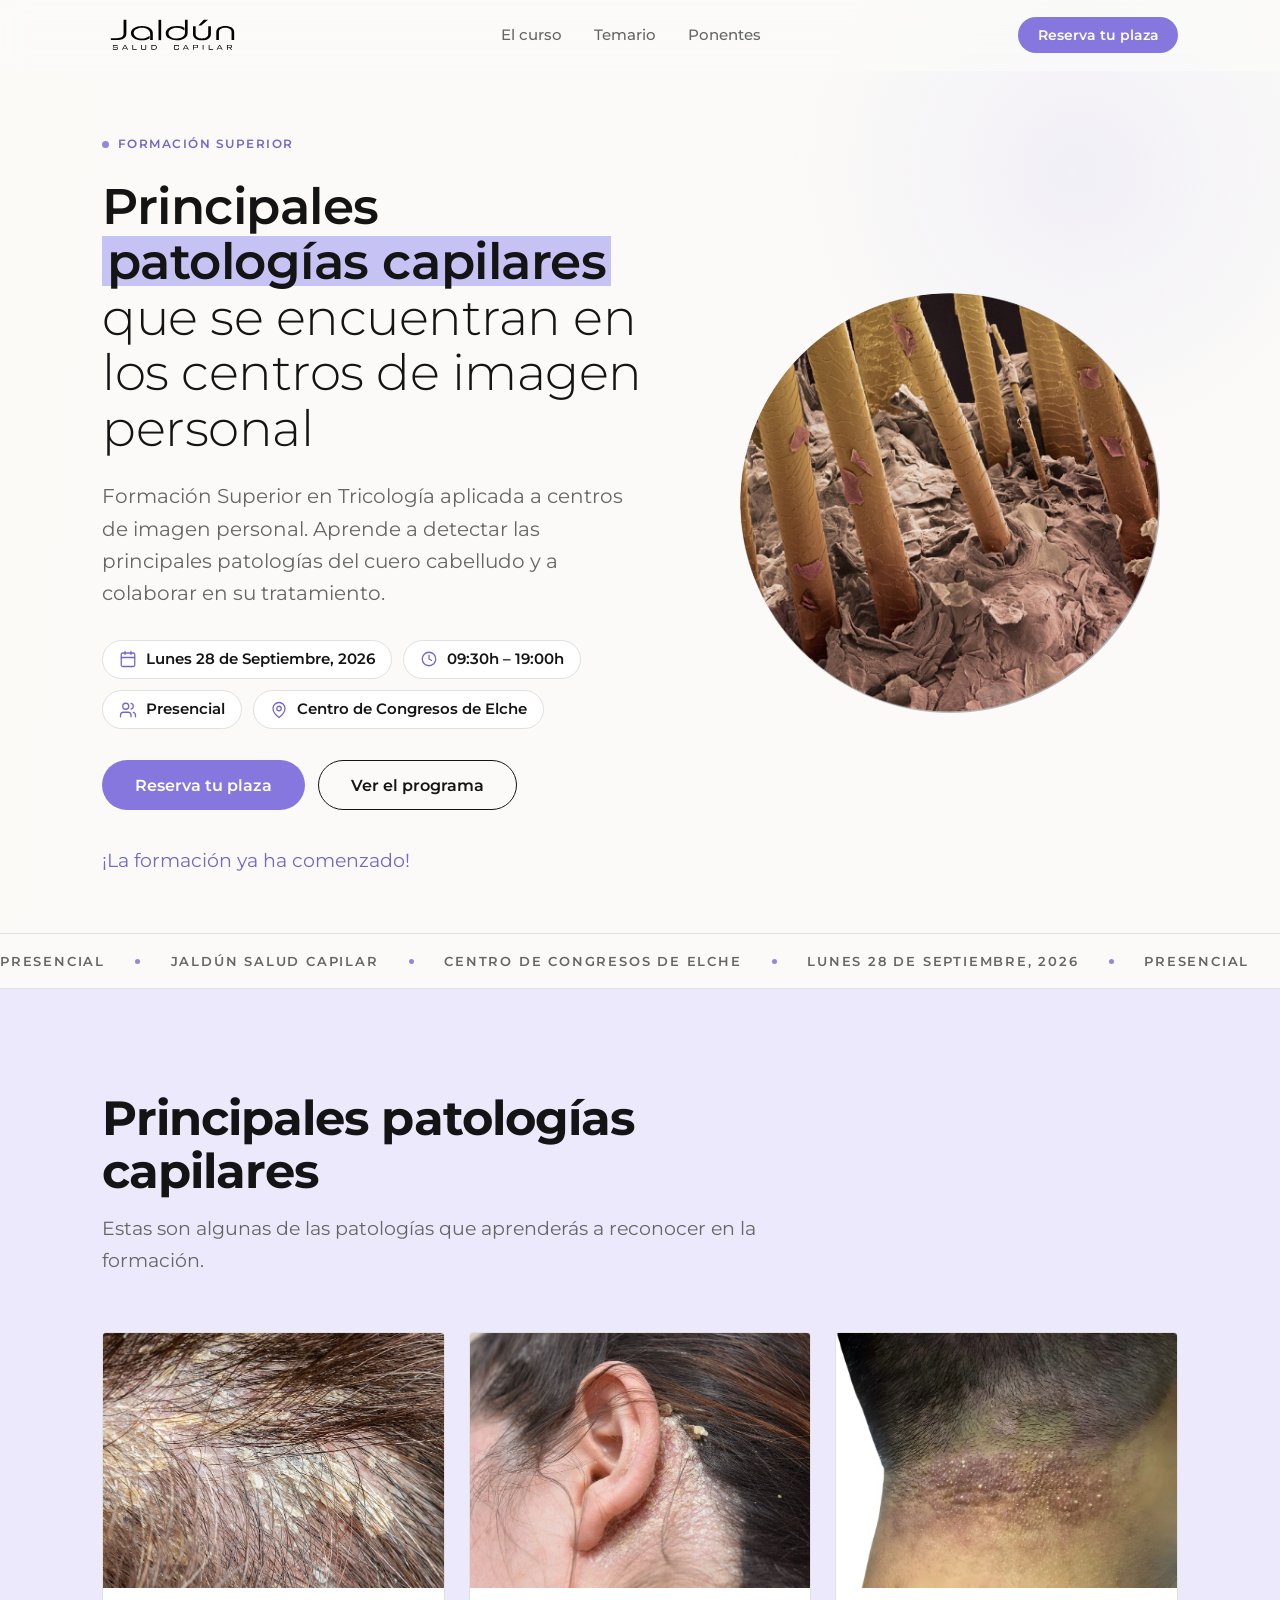
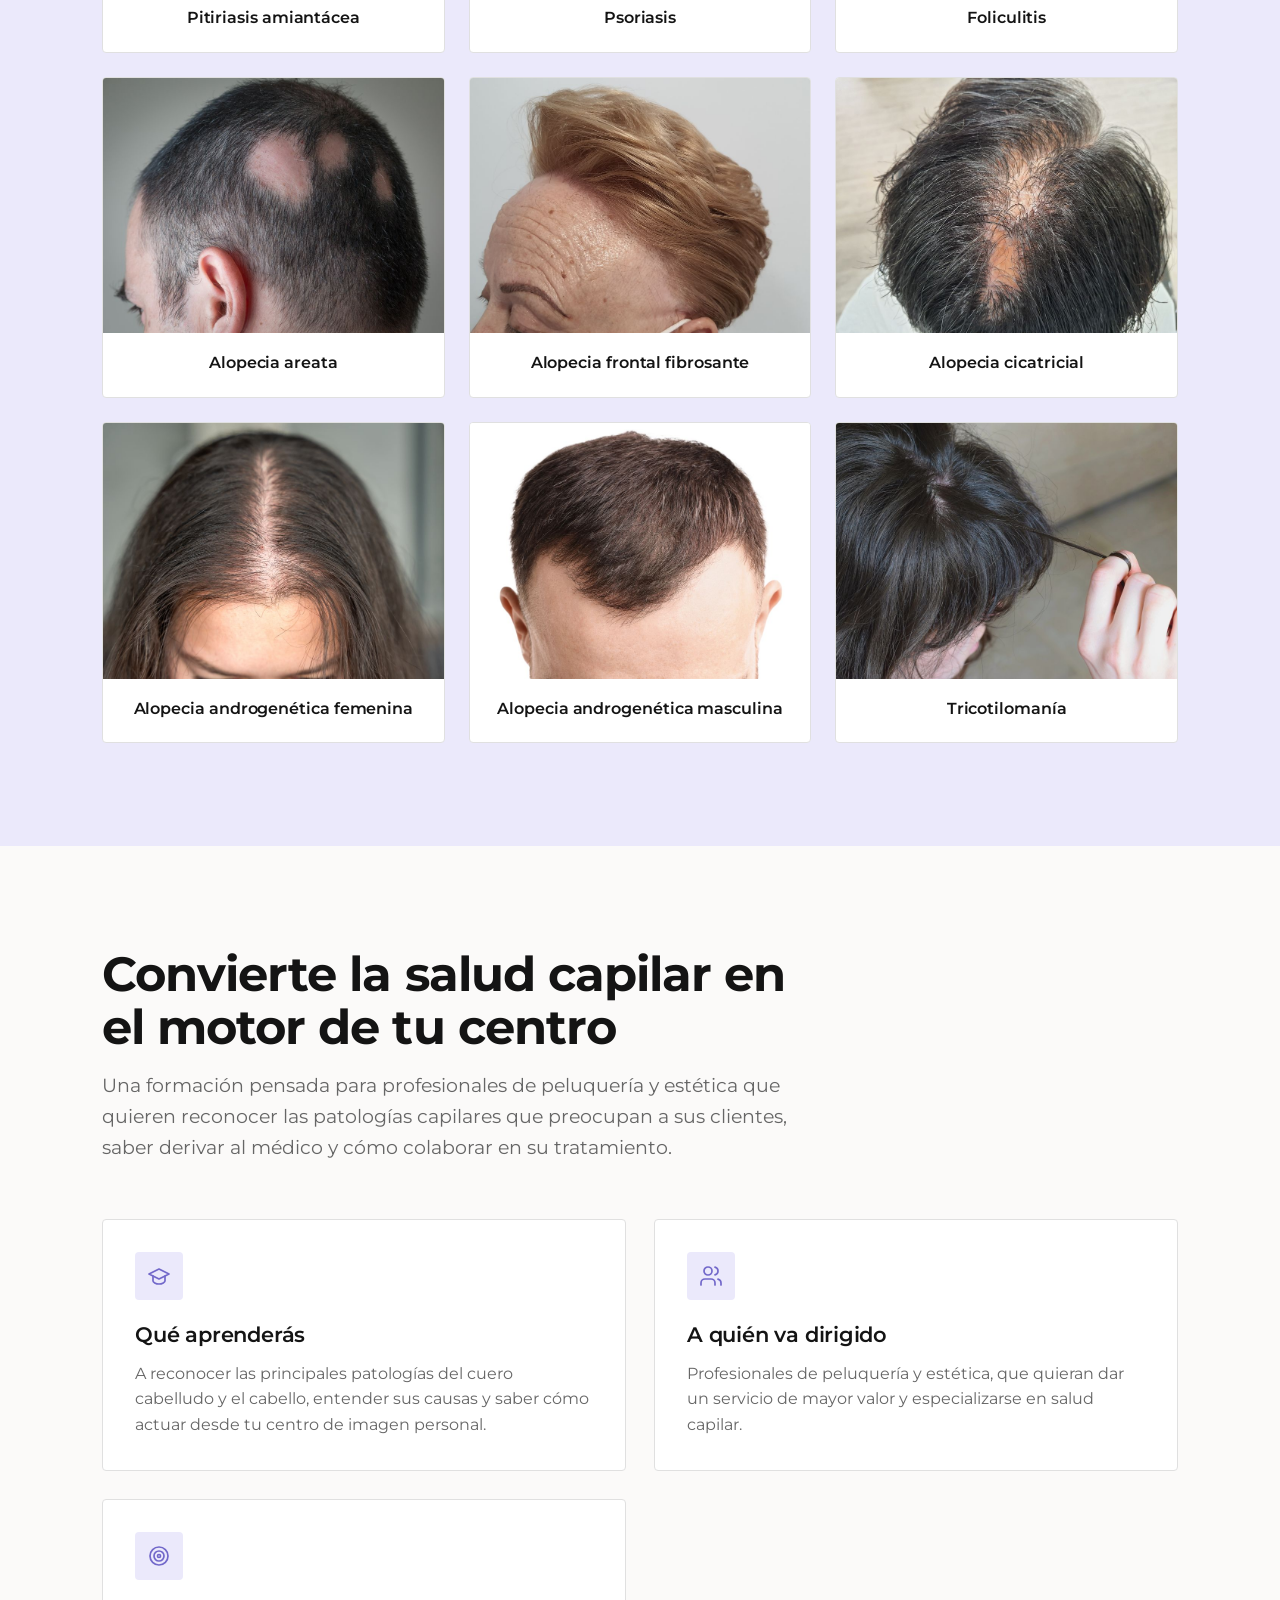
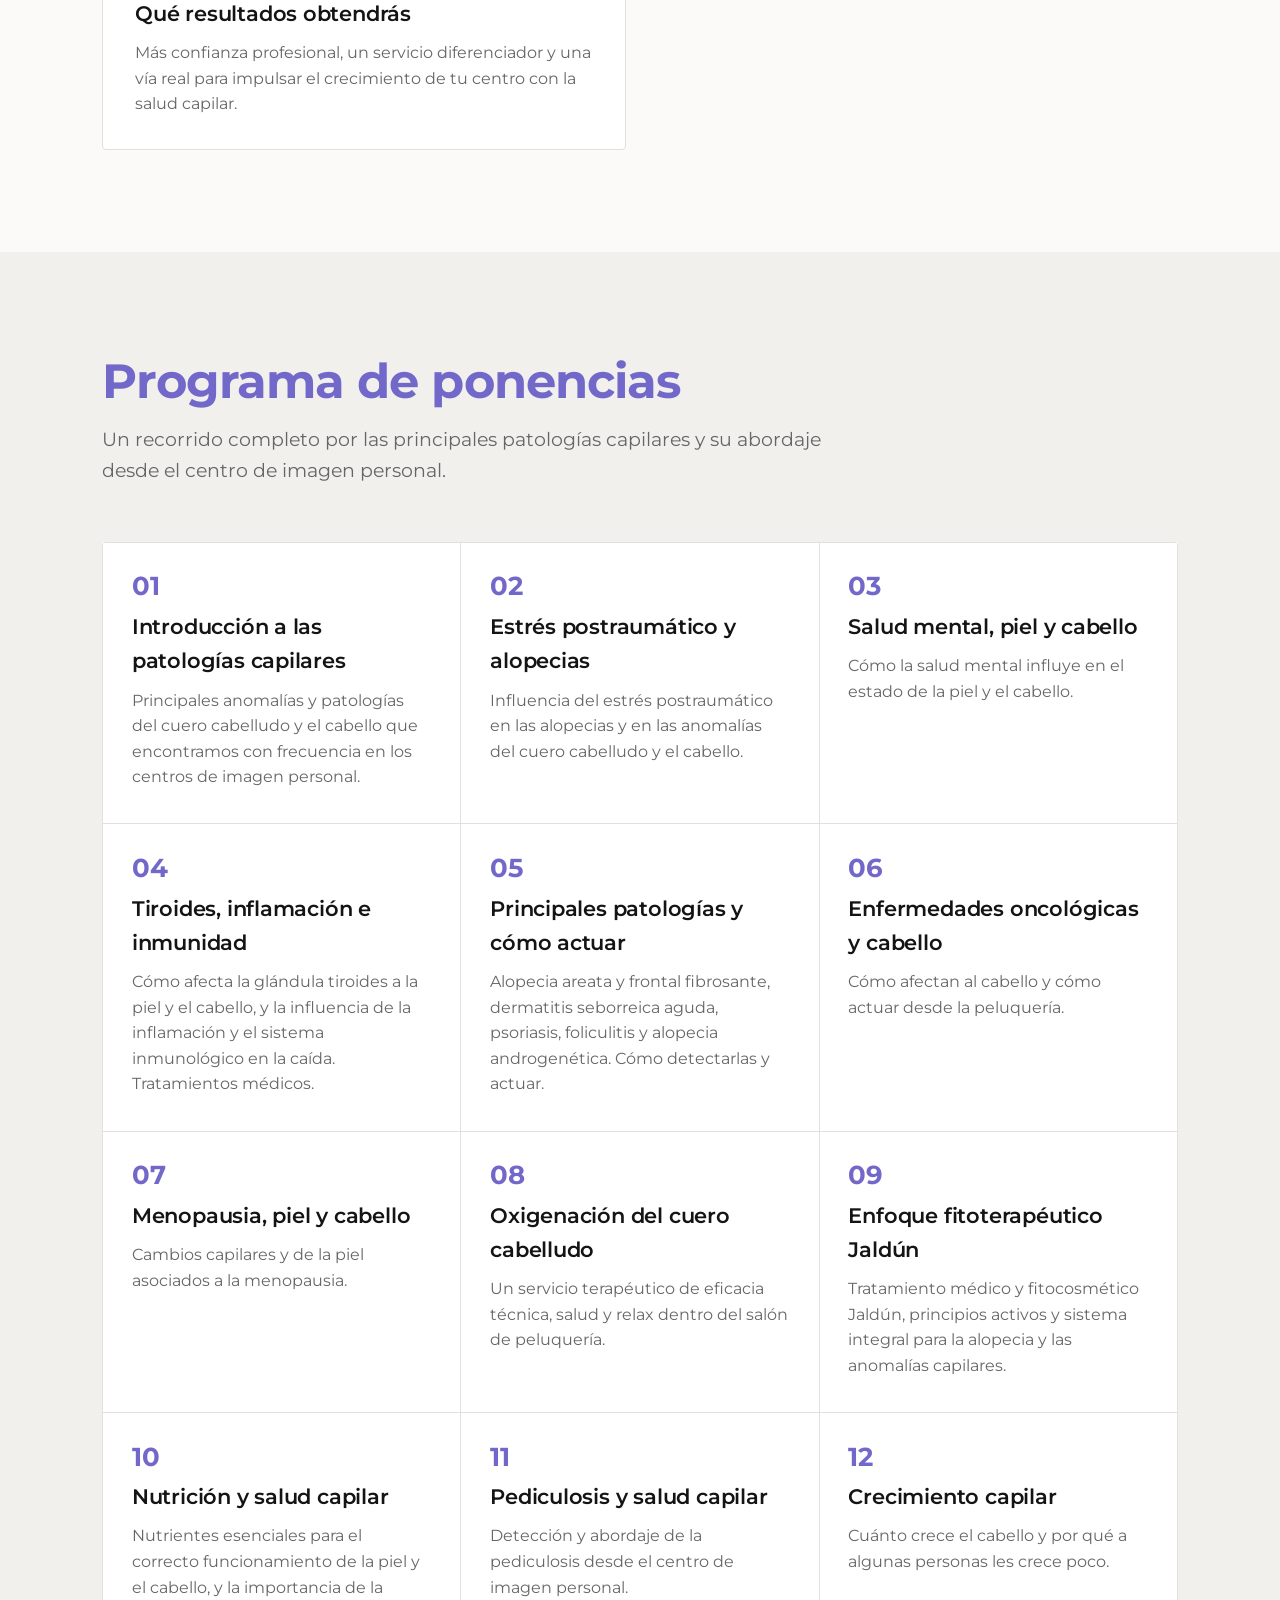
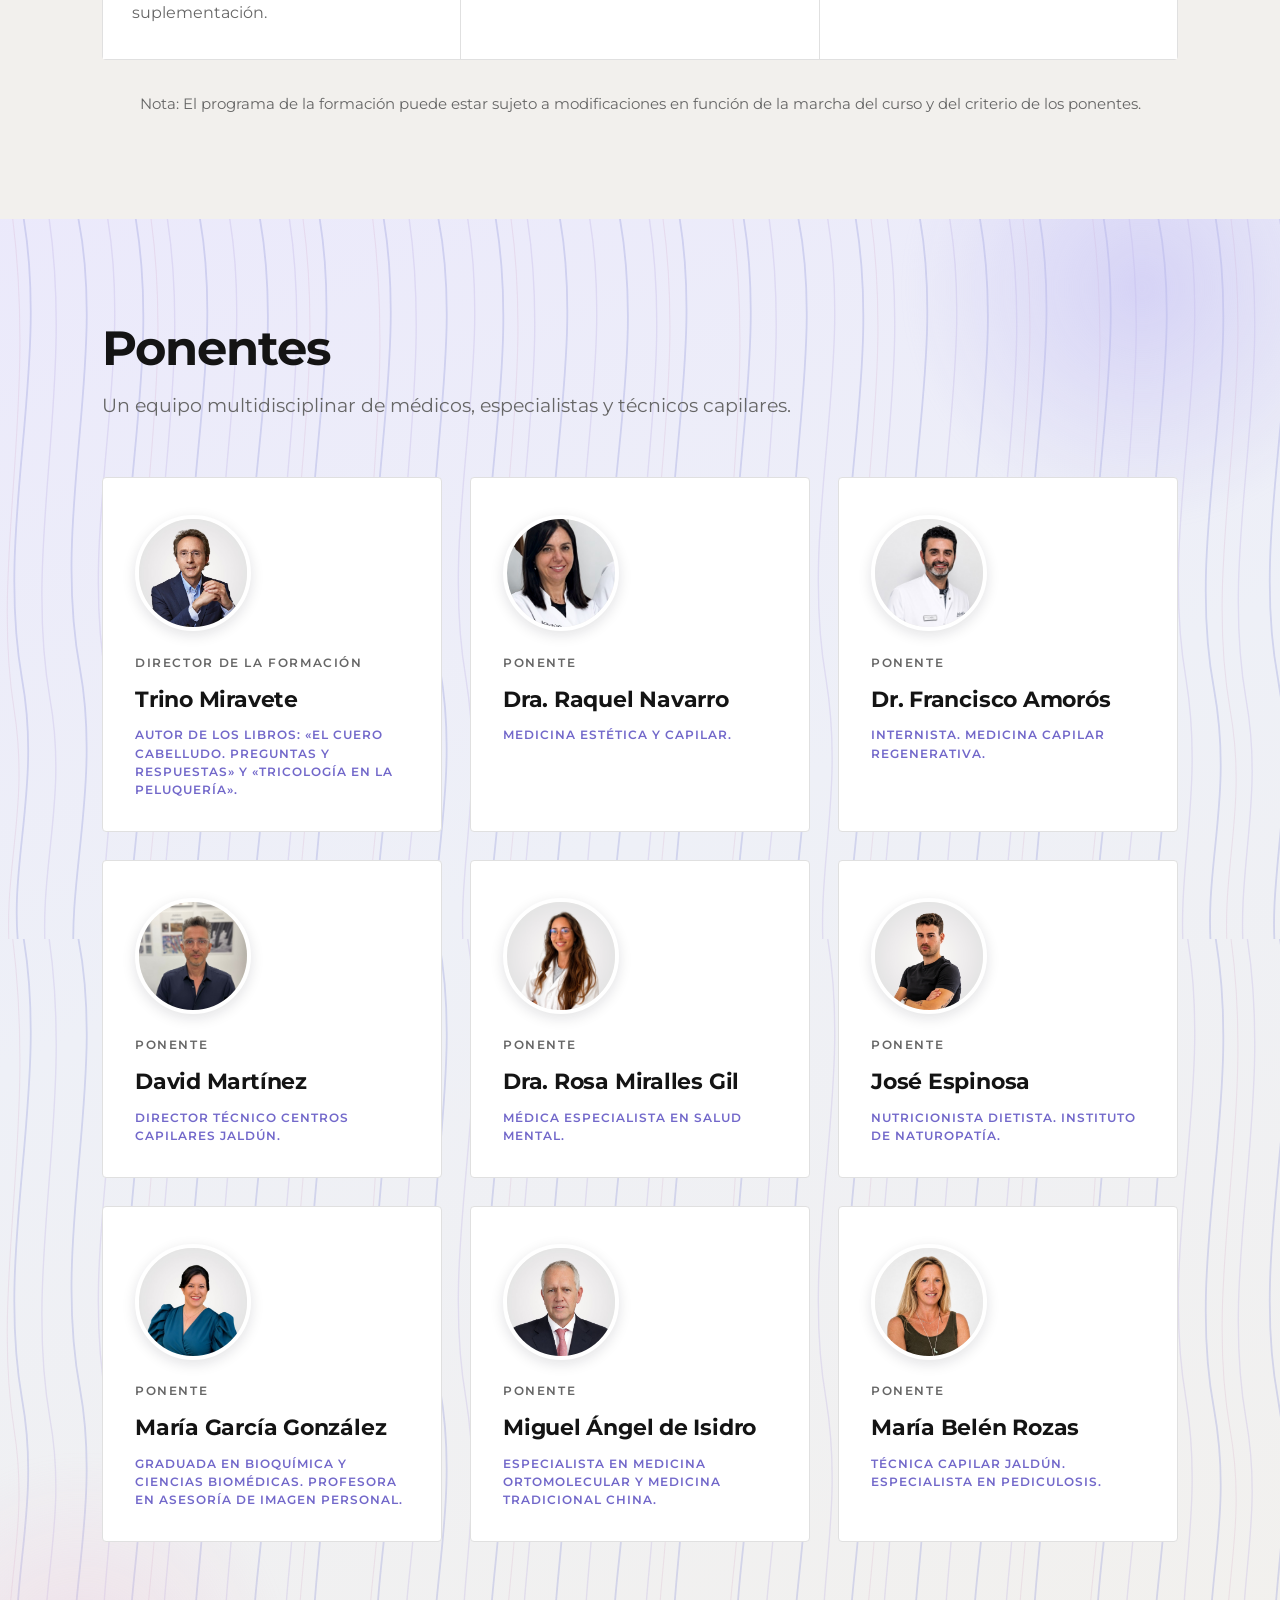
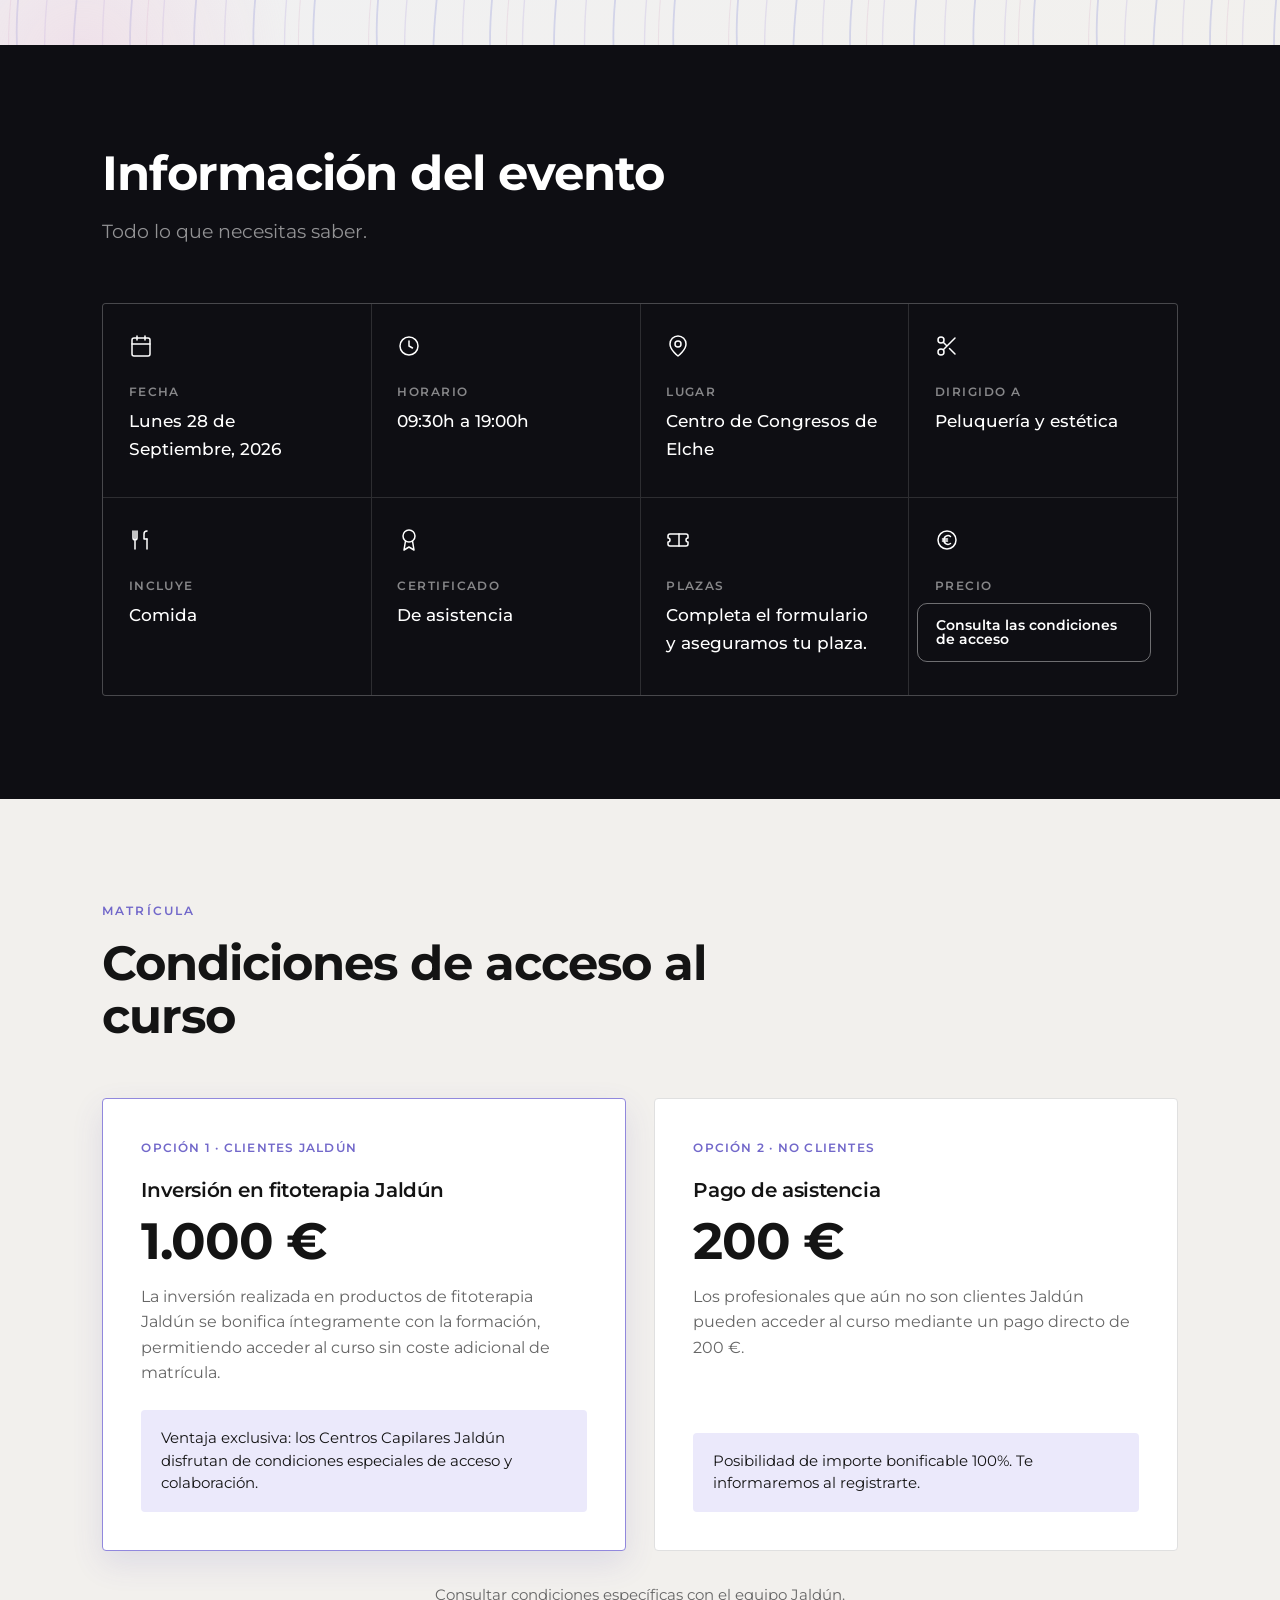
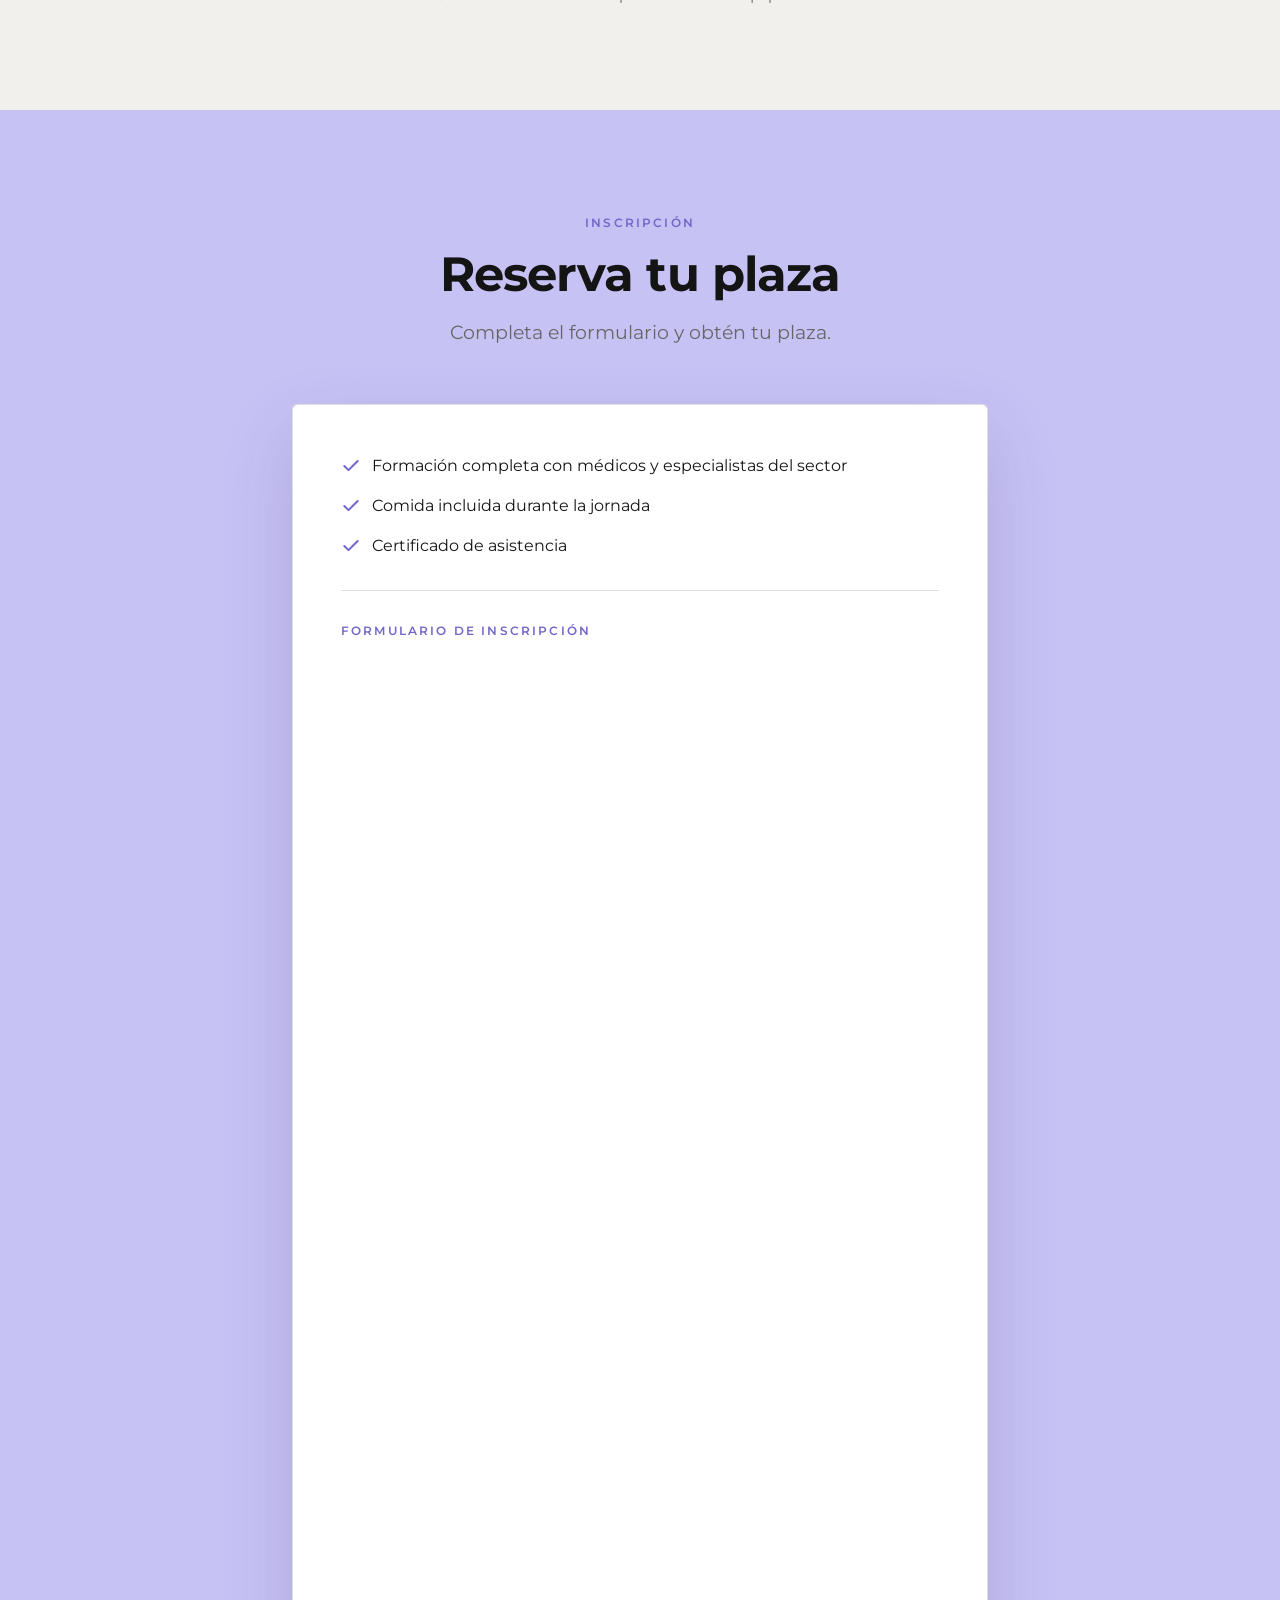
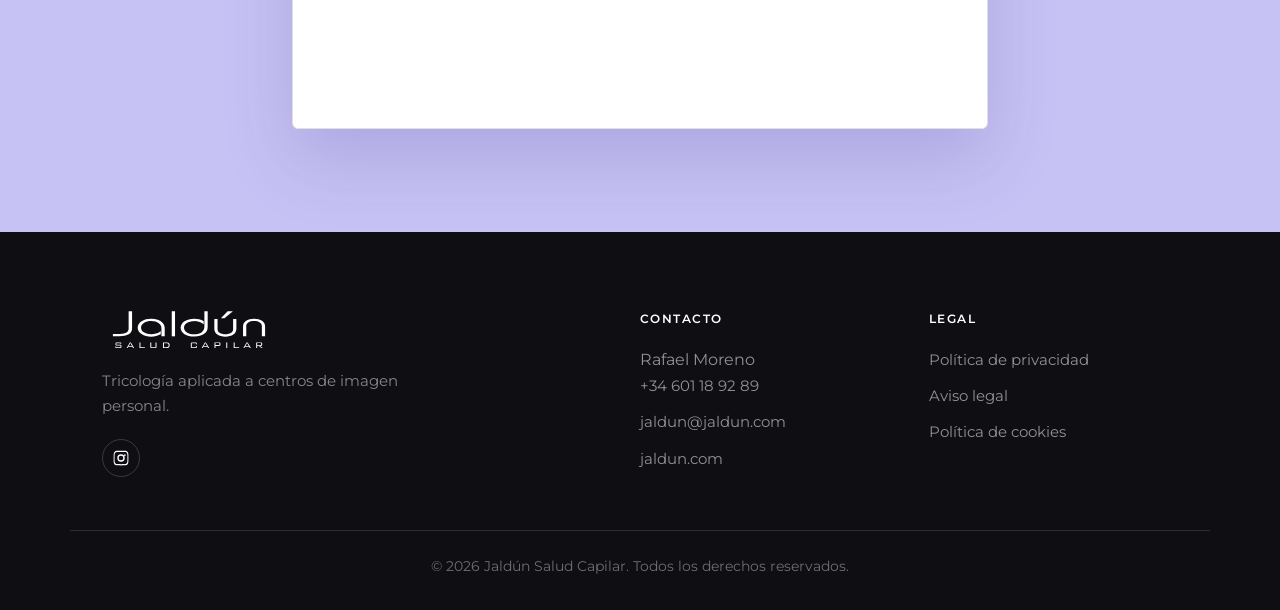
==== vista-previa.html @ e56fc512 "Programa de ponencias en móvil: 2 columnas en vez de 1 Reduce el scroll vertical en móvil (<540px), " ====
<!DOCTYPE html>
<html lang="es">
<head>
  <meta charset="UTF-8" />
  <meta name="viewport" content="width=device-width, initial-scale=1.0" />

  <!-- Metadatos SEO (también se refrescan desde config.js, pero estos valores
       estáticos son los que leen WhatsApp/Facebook/Instagram al compartir). -->
  <title>Formación Superior en Tricología | Principales Patologías Capilares · Jaldún</title>
  <meta name="description" content="Formación presencial para profesionales de peluquería y estética: aprende a detectar las principales patologías capilares y a colaborar en su tratamiento. 28 de septiembre, Elche. Incluye comida y certificado." />

  <!-- Open Graph (al compartir en WhatsApp, Facebook, Instagram...) -->
  <meta property="og:type" content="website" />
  <meta property="og:title" content="Formación superior · Principales patologías capilares que se encuentran en los centros de imagen personal." />
  <meta property="og:description" content="Tricología aplicada a centros de imagen personal. 28 de septiembre de 2026, Elche. Incluye comida y certificado." />
  <meta property="og:image" content="assets/og-image.jpg" />
  <meta property="og:url" content="https://www.jaldun.com/formacion" />

  <!-- Twitter Cards -->
  <meta name="twitter:card" content="summary_large_image" />
  <meta name="twitter:title" content="Formación superior · Principales patologías capilares que se encuentran en los centros de imagen personal." />
  <meta name="twitter:description" content="Tricología aplicada a centros de imagen personal. 28 de septiembre de 2026, Elche." />
  <meta name="twitter:image" content="assets/og-image.jpg" />

  <!-- Favicon -->
  <link rel="icon" href="[data-uri]" type="image/svg+xml" />

  <!-- Tipografía del programa: Montserrat -->
  <link rel="preconnect" href="https://fonts.googleapis.com" />
  <link rel="preconnect" href="https://fonts.gstatic.com" crossorigin />
  <link href="https://fonts.googleapis.com/css2?family=Montserrat:wght@400;500;600;700;800&display=swap" rel="stylesheet" />

  <!-- Estilos -->
  <style>
/* =========================================================================
   SISTEMA DE DISEÑO — LANDING JALDÚN
   Estética editorial inspirada en eventos.jaldun.com
   Titulares y texto: Montserrat (la del PDF del programa)
   Fondo cálido, tinta casi negra, acentos lavanda, esquinas rectas.
   El contenido se edita en config.js (no aquí).
   ========================================================================= */

/* ---------------------- 1. VARIABLES (tema) ---------------------- */
:root {
  /* Paleta extraída de eventos.jaldun.com */
  --paper:       hsl(40 20% 98%);   /* fondo cálido */
  --paper-2:     hsl(40 15% 94%);   /* gris cálido (secciones alternas) */
  --ink:         hsl(0 0% 8%);      /* texto casi negro */
  --muted:       hsl(0 0% 40%);     /* texto secundario */
  --card:        #ffffff;
  --hairline:    hsl(0 0% 88%);     /* líneas finas */
  --border:      hsl(0 0% 90%);

  --lavender:        hsl(246 70% 86%);
  --lavender-deep:   hsl(246 55% 70%);
  --lavender-deeper: hsl(246 48% 60%);
  --lavender-soft:   hsl(246 70% 95%);

  /* Tipografía del programa: Montserrat (titulares y texto) */
  --font-serif: "Montserrat", system-ui, -apple-system, "Segoe UI", Roboto, sans-serif;
  --font-sans:  "Montserrat", system-ui, -apple-system, "Segoe UI", Roboto, sans-serif;

  /* Radios (editorial: casi rectos) */
  --r:    4px;
  --r-lg: 6px;

  /* Layout */
  --maxw: 1140px;
  --gap: clamp(1rem, 2.5vw, 1.75rem);
}

/* ---------------------- 2. RESET ---------------------- */
*, *::before, *::after { box-sizing: border-box; margin: 0; padding: 0; }

html { scroll-behavior: smooth; scroll-padding-top: 90px; -webkit-text-size-adjust: 100%; }

body {
  font-family: var(--font-sans);
  color: var(--ink);
  background: var(--paper);
  line-height: 1.65;
  -webkit-font-smoothing: antialiased;
  text-rendering: optimizeLegibility;
  overflow-x: hidden;
}

img { max-width: 100%; display: block; }
a { color: inherit; text-decoration: none; }
ul { list-style: none; }
button { font-family: inherit; cursor: pointer; }

h1, h2, h3, .serif { font-family: var(--font-serif); font-weight: 700; letter-spacing: -0.02em; }

/* ---------------------- 3. LAYOUT ---------------------- */
.container { width: 100%; max-width: var(--maxw); margin: 0 auto; padding: 0 clamp(1.2rem, 4vw, 2rem); }
.container--narrow { max-width: 760px; }

.section { padding: clamp(4rem, 8vw, 6.5rem) 0; }
.section--alt { background: var(--paper-2); }

.section__head { max-width: 720px; margin: 0 0 clamp(2.5rem, 5vw, 3.5rem); }
.section__title {
  font-family: var(--font-serif); font-weight: 700;
  font-size: clamp(1.9rem, 4.5vw, 3rem); line-height: 1.1; letter-spacing: -0.02em;
}
#temario-title { color: var(--lavender-deeper); }
.section__subtitle {
  margin-top: 1rem; font-size: clamp(1.02rem, 2vw, 1.18rem);
  color: var(--muted); max-width: 60ch;
}

.grid { display: grid; gap: var(--gap); }
.grid--2 { grid-template-columns: repeat(2, 1fr); }
.grid--3 { grid-template-columns: repeat(3, 1fr); }
.grid--4 { grid-template-columns: repeat(4, 1fr); }
.grid--speakers { grid-template-columns: repeat(3, 1fr); }

/* Resalte lavanda (subrayado tipo rotulador) */
.hl {
  background: linear-gradient(transparent 8%, var(--lavender) 8% 92%, transparent 92%);
  color: inherit; padding: 0 .1em; border-radius: 2px;
  -webkit-box-decoration-break: clone; box-decoration-break: clone;
}

/* ---------------------- 4. BOTONES ---------------------- */
.btn {
  display: inline-flex; align-items: center; justify-content: center; gap: .5rem;
  font-family: var(--font-sans); font-weight: 600; font-size: .95rem; line-height: 1;
  padding: .85rem 1.6rem; border-radius: 999px; border: 1px solid transparent;
  transition: transform .18s ease, background .2s ease, box-shadow .2s ease, color .2s ease;
  white-space: nowrap;
}
.btn--primary { background: hsl(249 62% 67%); color: #fff; }
.btn--primary:hover { background: hsl(249 55% 59%); color: #fff; transform: translateY(-1px); }
.btn--primary:active { transform: translateY(0); }
.btn--ghost { background: transparent; border-color: var(--ink); color: var(--ink); }
.btn--ghost:hover { background: var(--ink); color: var(--paper); }
.btn--sm { padding: .6rem 1.15rem; font-size: .88rem; }
.btn--lg { padding: 1rem 2rem; font-size: 1.02rem; }
.btn--block { width: 100%; }

/* ---------------------- 5. NAVBAR ---------------------- */
.navbar {
  position: fixed; top: 0; left: 0; right: 0; z-index: 100;
  background: hsl(40 20% 98% / .82); backdrop-filter: saturate(180%) blur(14px);
  border-bottom: 1px solid transparent; transition: border-color .3s ease;
}
.navbar.scrolled { border-bottom-color: var(--hairline); }
.navbar__inner { display: flex; align-items: center; justify-content: space-between; height: 70px; gap: 1rem; }
.navbar__logo { font-family: var(--font-serif); font-weight: 800; font-size: 1.5rem; letter-spacing: -.01em; display: inline-flex; align-items: center; }
.navbar__logo img { height: 34px; width: auto; display: block; }
.navbar__links { display: flex; gap: 2rem; }
.navbar__links a { color: var(--muted); font-weight: 500; font-size: .92rem; transition: color .2s; }
.navbar__links a:hover { color: var(--ink); }

/* ---------------------- 6. HERO ---------------------- */
.hero { position: relative; padding: 130px 0 clamp(2rem, 5vw, 3.5rem); overflow: hidden; isolation: isolate; }
.hero__bg { position: absolute; inset: 0; width: 100%; height: 100%; object-fit: cover; z-index: 0; }
.hero__bg-overlay {
  position: absolute; inset: 0; z-index: 1;
  background: linear-gradient(95deg, rgba(251,250,247,.82) 0%, rgba(251,250,247,.60) 50%, rgba(251,250,247,.38) 100%);
}
.hero__inner { position: relative; z-index: 2; display: grid; grid-template-columns: 1.1fr .9fr; align-items: center; gap: clamp(2rem, 5vw, 4.5rem); }
.hero__badge {
  display: inline-flex; align-items: center; gap: .55rem;
  font-size: .78rem; font-weight: 600; letter-spacing: .12em; text-transform: uppercase;
  color: var(--lavender-deeper); margin-bottom: 1.5rem;
}
.hero__badge::before { content: ""; width: 7px; height: 7px; border-radius: 50%; background: var(--lavender-deep); }
.hero__title {
  font-family: var(--font-serif); font-weight: 600;
  font-size: clamp(1.9rem, 4.6vw, 3.1rem); line-height: 1.12; letter-spacing: -0.01em;
}
.hero__title-light { font-weight: 300; }
.hero__subtitle { margin-top: 1.5rem; font-size: clamp(1.05rem, 2.2vw, 1.22rem); color: var(--muted); max-width: 540px; }
.hero__meta { display: flex; flex-wrap: wrap; gap: .7rem; margin: 1.9rem 0; max-width: 560px; }
.hero__meta-item {
  display: inline-flex; align-items: center; gap: .55rem;
  padding: .6rem 1rem; border: 1px solid var(--hairline); border-radius: 999px;
  background: var(--card);
}
.hero__meta-icon { display: inline-flex; color: var(--lavender-deeper); }
.hero__meta-icon svg { width: 18px; height: 18px; }
.hero__meta-value { font-size: .92rem; font-weight: 600; color: var(--ink); line-height: 1; white-space: nowrap; }
.hero__actions { display: flex; flex-wrap: wrap; align-items: center; gap: .8rem; margin-top: .5rem; }

@media (max-width: 600px) {
  .hero__meta { gap: .6rem; }
  .hero__meta-item { flex: 1 1 auto; }
}

.hero__media { position: relative; display: flex; justify-content: center; }
.hero__image-wrap {
  position: relative; width: 100%; max-width: 420px; aspect-ratio: 1 / 1;
  border-radius: 50%; overflow: hidden; background: transparent;
}
.hero__image-wrap img { width: 100%; height: 100%; object-fit: cover; }
/* Respaldo para navegadores sin soporte de aspect-ratio (ej. iOS Safari antiguo):
   sin esto el contenedor colapsa a altura 0 y la imagen no se ve. */
@supports not (aspect-ratio: 1 / 1) {
  .hero__image-wrap { height: 0; padding-bottom: 100%; }
  .hero__image-wrap img { position: absolute; inset: 0; }
}
.hero__glow {
  position: absolute; top: -15%; right: -8%; width: 50vw; height: 50vw; max-width: 620px; max-height: 620px;
  background: radial-gradient(circle, hsl(246 70% 86% / .35), transparent 62%);
  z-index: -1; filter: blur(10px);
}

/* Cuenta atrás */
.countdown { display: flex; gap: clamp(.8rem, 2vw, 1.6rem); margin-top: 2.2rem; flex-wrap: wrap; }
.cd { display: flex; flex-direction: column; align-items: flex-start; min-width: 56px; }
.cd__num {
  font-family: var(--font-serif); font-weight: 700; font-variant-numeric: tabular-nums;
  font-size: clamp(1.8rem, 4vw, 2.6rem); line-height: 1; color: var(--ink);
}
.cd__lbl { font-size: .72rem; text-transform: uppercase; letter-spacing: .14em; color: var(--muted); margin-top: .45rem; }
.cd--done { font-family: var(--font-serif); font-size: 1.2rem; color: var(--lavender-deeper); }

/* ---------------------- 7. FRANJA (ticker) ---------------------- */
.ticker { border-top: 1px solid var(--hairline); border-bottom: 1px solid var(--hairline); background: var(--paper); overflow: hidden; }
.ticker__track {
  display: flex; align-items: center; width: max-content;
  animation: ticker-scroll 80s linear infinite;
}
.ticker:hover .ticker__track { animation-play-state: paused; }
@keyframes ticker-scroll {
  from { transform: translateX(0); }
  to   { transform: translateX(-50%); }
}
.ticker__item {
  display: inline-flex; align-items: center; white-space: nowrap; padding: 1.05rem 0;
  font-size: .8rem; font-weight: 600; letter-spacing: .14em; text-transform: uppercase; color: var(--muted);
}
.ticker__item::after {
  content: ""; width: 5px; height: 5px; border-radius: 50%; background: var(--lavender-deep);
  margin: 0 1.9rem; flex: 0 0 auto;
}

/* ---------------------- 8. TARJETAS ---------------------- */
.card {
  background: var(--card); border: 1px solid var(--hairline); border-radius: var(--r);
  padding: clamp(1.4rem, 3vw, 2rem);
  transition: transform .22s ease, box-shadow .22s ease, border-color .22s ease;
}
.grid .card:hover { transform: translateY(-6px); border-color: var(--lavender-deep); background: var(--lavender-soft); box-shadow: 0 18px 38px hsl(246 42% 45% / .16); }
.card__icon {
  font-size: 1.5rem; line-height: 1; margin-bottom: 1.1rem; color: var(--lavender-deeper);
  width: 48px; height: 48px; display: inline-flex; align-items: center; justify-content: center;
  background: var(--lavender-soft); border-radius: var(--r);
}
.card__icon svg { width: 24px; height: 24px; }
.card__title { font-family: var(--font-serif); font-weight: 600; font-size: 1.3rem; margin-bottom: .55rem; letter-spacing: -.01em; }
.card__text { color: var(--muted); font-size: .97rem; }

/* Galería de patologías (foto + título) */
#patologias.section--alt { background: var(--lavender-soft); }
.patho-grid { display: grid; grid-template-columns: repeat(3, 1fr); gap: 1.5rem; }
.patho-card {
  background: var(--card); border: 1px solid var(--hairline); border-radius: var(--r);
  overflow: hidden; transition: transform .22s ease, box-shadow .22s ease, border-color .22s ease;
}
.patho-card:hover { transform: translateY(-6px); border-color: var(--lavender-deep); box-shadow: 0 18px 38px hsl(246 42% 45% / .16); }
.patho-card__img { width: 100%; aspect-ratio: 4 / 3; object-fit: cover; display: block; background: var(--paper-2); }
.patho-card__title {
  padding: 1rem 1.2rem 1.3rem; text-align: center;
  font-family: var(--font-serif); font-weight: 600; font-size: 1.02rem; letter-spacing: -.005em;
}
@media (max-width: 860px) { .patho-grid { grid-template-columns: repeat(2, 1fr); } }
@media (max-width: 540px) {
  .patho-grid { grid-template-columns: repeat(2, 1fr); gap: .7rem; }
  .patho-card__img { aspect-ratio: 1 / 1; }
  .patho-card__title { padding: .65rem .55rem .85rem; font-size: .82rem; line-height: 1.28; }
}

/* Etiqueta (eyebrow) sobre los títulos de sección */
.eyebrow {
  display: block; font-size: .75rem; font-weight: 600; letter-spacing: .18em;
  text-transform: uppercase; color: var(--lavender-deeper); margin-bottom: 1rem;
}

/* Temario — rejilla integrada con divisores finos y sombreado al pasar el ratón */
.topics {
  display: grid; grid-template-columns: repeat(3, 1fr);
  gap: 1px; background: var(--hairline);
  border: 1px solid var(--hairline); border-radius: var(--r);
}
.topics .topic {
  background: var(--card); padding: 1.9rem 1.8rem 2.1rem; position: relative;
  transition: background .25s ease, transform .25s ease, box-shadow .25s ease;
}
.topics .topic:hover {
  background: var(--lavender-soft); transform: translateY(-6px);
  box-shadow: 0 18px 38px hsl(246 42% 45% / .18); z-index: 2; border-radius: var(--r);
}
@media (max-width: 860px) { .topics { grid-template-columns: repeat(2, 1fr); } }
@media (max-width: 540px) {
  .topics { grid-template-columns: repeat(2, 1fr); }
  .topics .topic { padding: 1.1rem 1rem 1.3rem; }
  .topics .topic__num { font-size: 1.2rem; margin-bottom: .4rem; }
  .topics .card__title { font-size: 1rem; margin-bottom: .35rem; }
  .topics .card__text { font-size: .82rem; line-height: 1.4; }
}

.topic__num {
  font-family: var(--font-serif); font-size: 1.6rem; font-weight: 700; color: var(--lavender-deeper);
  display: block; margin-bottom: .7rem; line-height: 1;
}

/* Evento (datos) */
.fact { text-align: left; }
.fact__icon {
  font-size: 1.3rem; margin-bottom: .8rem; width: 44px; height: 44px; color: var(--lavender-deeper);
  display: inline-flex; align-items: center; justify-content: center;
  background: var(--lavender-soft); border-radius: var(--r);
}
.fact__icon svg { width: 22px; height: 22px; }
.fact__label { font-size: .76rem; text-transform: uppercase; letter-spacing: .1em; color: var(--muted); font-weight: 600; }
.fact__value { font-size: 1.05rem; font-weight: 600; margin-top: .2rem; font-family: var(--font-serif); }

/* --- Sección oscura integrada (estilo eventos.jaldun.com · detalles del evento) --- */
.section--dark { background: #0e0e13; color: #fff; }
.section--dark .section__title { color: #fff; }
.section--dark .section__subtitle { color: rgba(255,255,255,.55); }

.facts {
  display: grid; grid-template-columns: repeat(4, 1fr);
  gap: 1px; background: rgba(255,255,255,.13);
  border: 1px solid rgba(255,255,255,.13); border-radius: var(--r); overflow: hidden;
}
.facts .fact { background: #0e0e13; padding: 1.9rem 1.6rem 2.1rem; text-align: left; }
.facts .fact__icon {
  width: auto; height: auto; background: none; border-radius: 0;
  color: #fff; margin-bottom: 1.5rem; font-size: 1.3rem;
}
.facts .fact__icon svg { width: 24px; height: 24px; stroke-width: 1.5; }
.facts .fact__label { color: rgba(255,255,255,.5); letter-spacing: .12em; }
.facts .fact__value { color: #fff; font-weight: 500; margin-top: .35rem; }
.btn--ghost-light { background: transparent; border-color: rgba(255,255,255,.4); color: #fff; margin-top: .4rem; }
.btn--ghost-light:hover { background: #fff; color: #0e0e13; border-color: #fff; }
.fact__cta { display: flex; width: calc(100% + 1.1rem); white-space: normal; text-align: left; justify-content: flex-start; border-radius: 10px; padding: .9rem 1.1rem; margin-left: -1.1rem; }

@media (max-width: 860px) { .facts { grid-template-columns: repeat(2, 1fr); } }
@media (max-width: 460px) { .facts { grid-template-columns: 1fr; } }

/* ---------------------- 9. PONENTES ---------------------- */
/* Fondo sutil de hebras de cabello para la sección de ponentes */
.section--hairs {
  position: relative; overflow: hidden;
  background-color: #eef0f7;
  background-image: url([data-uri]), linear-gradient(160deg, var(--lavender-soft) 0%, #eef0f7 45%, var(--paper-2) 100%);
  background-repeat: repeat, no-repeat;
  background-size: 360px 720px, 100% 100%;
}
.section--hairs::before, .section--hairs::after {
  content: ""; position: absolute; z-index: 0; pointer-events: none; border-radius: 50%; filter: blur(6px);
}
.section--hairs::before {
  top: -12%; right: -8%; width: 42vw; height: 42vw; max-width: 480px; max-height: 480px;
  background: radial-gradient(circle, hsl(246 70% 84% / .5), transparent 70%);
}
.section--hairs::after {
  bottom: -16%; left: -10%; width: 38vw; height: 38vw; max-width: 420px; max-height: 420px;
  background: radial-gradient(circle, hsl(328 55% 85% / .35), transparent 70%);
}
.section--hairs > .container { position: relative; z-index: 1; }

.speaker {
  text-align: left; background: #fff;
  border: 1px solid var(--hairline); border-radius: var(--r);
  padding: 2.3rem 2rem 2rem;
  transition: background .25s ease, border-color .25s ease, box-shadow .25s ease, transform .25s ease;
}
.grid--speakers .speaker:hover {
  background: var(--lavender-soft); border-color: var(--lavender-deep);
  box-shadow: 0 18px 38px hsl(246 45% 45% / .16); transform: translateY(-6px);
}
.speaker__photo {
  width: 116px; height: 116px; border-radius: 50%; object-fit: cover; object-position: center 22%;
  margin: 0 0 1.4rem; border: 4px solid #fff; box-shadow: 0 4px 14px rgba(16,18,30,.12);
  background: var(--paper-2);
}
.speaker__eyebrow {
  font-size: .72rem; font-weight: 600; letter-spacing: .14em; text-transform: uppercase;
  color: var(--muted); margin-bottom: .5rem;
}
.speaker__name { font-family: var(--font-serif); font-weight: 700; font-size: 1.4rem; letter-spacing: -.01em; }
.speaker__bio {
  color: var(--lavender-deeper); font-weight: 600; font-size: .78rem;
  letter-spacing: .08em; text-transform: uppercase; margin-top: .55rem; line-height: 1.45;
}
.speaker__social { display: flex; gap: .6rem; }
.speaker__social a {
  width: 34px; height: 34px; border-radius: 50%; border: 1px solid var(--hairline);
  display: inline-flex; align-items: center; justify-content: center; color: var(--ink);
  transition: all .2s;
}
.speaker__social a:hover { background: var(--lavender-deep); color: #fff; border-color: var(--lavender-deep); }
.speaker__social svg { width: 16px; height: 16px; }

/* ---------------------- 10. ACORDEÓN (FAQ) ---------------------- */
/* --- Condiciones de acceso (precios) --- */
.price-card {
  background: var(--card); border: 1px solid var(--hairline); border-radius: var(--r);
  padding: clamp(1.8rem, 3vw, 2.5rem); display: flex; flex-direction: column;
  transition: transform .25s ease, box-shadow .25s ease, border-color .25s ease;
}
.price-card:hover { transform: translateY(-5px); box-shadow: 0 18px 38px hsl(246 42% 45% / .14); }
.price-card--featured { border-color: var(--lavender-deep); box-shadow: 0 12px 32px hsl(246 45% 45% / .12); }
.price-card__opt { font-size: .76rem; font-weight: 600; letter-spacing: .1em; text-transform: uppercase; color: var(--lavender-deeper); margin-bottom: 1rem; }
.price-card__title { font-family: var(--font-serif); font-weight: 600; font-size: 1.25rem; color: var(--ink); }
.price-card__amount { font-family: var(--font-serif); font-weight: 700; font-size: clamp(2.4rem, 5vw, 3.2rem); color: var(--ink); margin: .5rem 0 1.1rem; letter-spacing: -.02em; line-height: 1; }
.price-card__desc { color: var(--muted); font-size: .97rem; }
.price-card__desc { margin-bottom: 1.5rem; }
.price-card__highlight {
  margin-top: auto; background: var(--lavender-soft); border-radius: var(--r);
  padding: 1.05rem 1.2rem; color: var(--ink); font-size: .92rem; line-height: 1.55;
}
.condiciones-nota { text-align: center; color: var(--muted); font-size: .92rem; margin-top: 2rem; }
.temario-nota { text-align: center; color: var(--muted); font-size: .92rem; margin-top: 2rem; }

.accordion { display: flex; flex-direction: column; border-top: 1px solid var(--hairline); }
.acc-item { border-bottom: 1px solid var(--hairline); }
.acc-head {
  width: 100%; text-align: left; background: none; border: none;
  display: flex; align-items: center; justify-content: space-between; gap: 1rem;
  padding: 1.4rem .2rem; font-family: var(--font-serif); font-size: 1.18rem; font-weight: 600; color: var(--ink);
}
.acc-icon { flex: 0 0 auto; width: 22px; height: 22px; position: relative; }
.acc-icon::before, .acc-icon::after { content: ""; position: absolute; background: var(--lavender-deeper); border-radius: 2px; }
.acc-icon::before { top: 50%; left: 2px; right: 2px; height: 2px; transform: translateY(-50%); }
.acc-icon::after  { left: 50%; top: 2px; bottom: 2px; width: 2px; transform: translateX(-50%); transition: opacity .3s; }
.acc-item.open .acc-icon::after { opacity: 0; }
.acc-body { max-height: 0; overflow: hidden; transition: max-height .35s ease; }
.acc-body p { padding: 0 .2rem 1.4rem; color: var(--muted); max-width: 65ch; }

/* ---------------------- 11. FORMULARIO ---------------------- */
.form-section { background: var(--lavender); }
.form-section .section__head { text-align: center; margin-left: auto; margin-right: auto; }
.form-card {
  background: var(--card); border: 1px solid var(--hairline); border-radius: var(--r-lg);
  padding: clamp(1.8rem, 4vw, 3rem);
  box-shadow: 0 30px 70px hsl(246 50% 38% / .18);
}
.form-badge {
  display: inline-block; background: var(--lavender); color: var(--ink);
  font-size: .72rem; font-weight: 600; letter-spacing: .14em; text-transform: uppercase;
  padding: .45rem 1rem; border-radius: 999px; margin-bottom: 1.5rem;
}
.form-benefits { list-style: none; margin: 0; display: flex; flex-direction: column; gap: .85rem; }
.form-benefits li { display: flex; align-items: flex-start; gap: .7rem; color: var(--ink); font-size: 1rem; }
.form-benefits li svg { width: 20px; height: 20px; color: var(--lavender-deeper); flex: 0 0 auto; margin-top: .15rem; }
.form-divider { height: 1px; background: var(--hairline); margin: 1.9rem 0; }
.form-embed-label { display: block; margin-bottom: 1.2rem; }
/* Contenedor del formulario embebido (iframe GoHighLevel).
   El script de GHL intenta poner el iframe en position:absolute con un ancho en
   píxeles (lo que lo hacía "sangrar" fuera de la tarjeta). Forzándolo a
   position:static queda SIEMPRE en el flujo normal: ni se sale, ni colapsa la
   caja, ni se recorta por abajo. max-width:100% lo limita al ancho de la tarjeta
   y margin:0 auto lo centra. */
#form-embed { width: 100%; max-width: 100%; border-radius: var(--r); text-align: center; }
#form-embed iframe {
  position: static !important;
  width: 100% !important; max-width: 100% !important; min-width: 0 !important;
  /* El script de GHL a veces fija el iframe a 500/800px y mete el formulario
     (≈998px desktop / ≈1074px móvil) dentro con scroll interno (malo para CRO).
     Forzamos con !important una altura que SIEMPRE supere la del formulario:
     así no hay scroll interno. El sobrante es el iframe transparente mostrando
     la tarjeta blanca (parece padding). El script no usa !important, así que ganamos. */
  height: 1020px !important; min-height: 1020px !important; max-height: none !important;
  border: 0; display: block; margin: 0 auto;
}
@media (max-width: 560px) {
  #form-embed iframe { height: 1100px !important; min-height: 1100px !important; }
}

/* ---------------------- 12. FOOTER (claro, editorial) ---------------------- */
.footer { background: #0e0e13; color: rgba(255,255,255,.55); padding: clamp(3.5rem, 6vw, 5rem) 0 2rem; }
.footer__inner { display: grid; grid-template-columns: 2fr 1fr 1fr; gap: 2.5rem; }
.footer__logo { font-family: var(--font-serif); font-size: 1.5rem; font-weight: 800; color: #fff; display: block; margin-bottom: 1.1rem; }
.footer__logo img { height: 42px; width: auto; filter: brightness(0) invert(1); }
.footer__brand p { max-width: 340px; font-size: .95rem; color: rgba(255,255,255,.5); }
.footer__social { display: flex; gap: .6rem; margin-top: 1.3rem; }
.footer__social a {
  width: 38px; height: 38px; border-radius: 50%; border: 1px solid rgba(255,255,255,.18);
  display: inline-flex; align-items: center; justify-content: center; color: #fff; transition: all .2s;
}
.footer__social a:hover { background: var(--lavender-deep); color: var(--ink); border-color: var(--lavender-deep); transform: translateY(-2px); }
.footer__social svg { width: 18px; height: 18px; }
.footer__col h4 { color: #fff; font-family: var(--font-sans); font-weight: 600; font-size: .78rem; letter-spacing: .12em; text-transform: uppercase; margin-bottom: 1.1rem; }
.footer__col a { display: block; color: rgba(255,255,255,.55); font-size: .95rem; margin-bottom: .7rem; transition: color .2s; }
.footer__col a:hover { color: #fff; }
.footer__bottom { margin-top: 3rem; padding-top: 1.5rem; border-top: 1px solid rgba(255,255,255,.12); font-size: .86rem; color: rgba(255,255,255,.4); text-align: center; }

/* ---------------------- 13. CTA FLOTANTE (móvil) ---------------------- */
.floating-cta {
  position: fixed; left: 1rem; right: 1rem; bottom: 1rem; z-index: 90;
  display: none; text-align: center; padding: 1rem; border-radius: 999px;
  background: hsl(249 62% 67%); color: #fff; font-weight: 700;
  box-shadow: 0 10px 30px hsl(246 40% 50% / .3);
}

/* ---------------------- 14. ANIMACIONES ---------------------- */
.reveal { opacity: 0; transform: translateY(20px); transition: opacity .7s ease, transform .7s ease; }
.reveal.in { opacity: 1; transform: none; }

@media (prefers-reduced-motion: reduce) {
  html { scroll-behavior: auto; }
  .reveal { opacity: 1; transform: none; transition: none; }
  * { animation: none !important; }
}

/* ---------------------- 15. RESPONSIVE ---------------------- */
@media (max-width: 980px) {
  .hero__inner { grid-template-columns: 1fr; }
  .hero__media { order: -1; max-width: 360px; margin: 0 auto; }
  .grid--3, .grid--speakers { grid-template-columns: repeat(2, 1fr); }
  .grid--4 { grid-template-columns: repeat(2, 1fr); }
  .footer__inner { grid-template-columns: 1fr 1fr; }
  .footer__brand { grid-column: 1 / -1; }
}

@media (max-width: 720px) {
  .navbar__links { display: none; }
  .navbar .btn { display: none; }
  .grid--2, .grid--3, .grid--speakers { grid-template-columns: 1fr; }
  .floating-cta { display: block; }
  body { padding-bottom: 80px; }
}

@media (max-width: 440px) {
  .grid--4 { grid-template-columns: 1fr 1fr; }
}

</style>

<!-- Meta Pixel Code -->
<script>
!function(f,b,e,v,n,t,s)
{if(f.fbq)return;n=f.fbq=function(){n.callMethod?
n.callMethod.apply(n,arguments):n.queue.push(arguments)};
if(!f._fbq)f._fbq=n;n.push=n;n.loaded=!0;n.version='2.0';
n.queue=[];t=b.createElement(e);t.async=!0;
t.src=v;s=b.getElementsByTagName(e)[0];
s.parentNode.insertBefore(t,s)}(window, document,'script',
'https://connect.facebook.net/en_US/fbevents.js');
fbq('init', '324836267935139');
fbq('track', 'PageView');
</script>
<noscript><img height="1" width="1" style="display:none"
src="https://www.facebook.com/tr?id=324836267935139&ev=PageView&noscript=1"
/></noscript>
<!-- End Meta Pixel Code -->
</head>
<body>

  <!-- ===================== BARRA SUPERIOR ===================== -->
  <header class="navbar" id="navbar">
    <div class="container navbar__inner">
      <a href="#hero" class="navbar__logo" id="nav-logo">Jaldún</a>
      <nav class="navbar__links" id="nav-links">
        <a href="#sobre">El curso</a>
        <a href="#temario">Temario</a>
        <a href="#ponentes">Ponentes</a>
      </nav>
      <a href="#formulario" class="btn btn--primary btn--sm">Reserva tu plaza</a>
    </div>
  </header>

  <main>
    <!-- ===================== 1. HERO ===================== -->
    <section class="hero" id="hero">
      <video class="hero__bg" autoplay muted loop playsinline preload="auto" aria-hidden="true">
        <source src="assets/hero-bg.mp4" type="video/mp4" />
      </video>
      <div class="hero__bg-overlay" aria-hidden="true"></div>
      <div class="container hero__inner">
        <div class="hero__content reveal">
          <span class="hero__badge" id="hero-badge"></span>
          <h1 class="hero__title" id="hero-title"></h1>
          <p class="hero__subtitle" id="hero-subtitle"></p>
          <div class="hero__meta" id="hero-meta"></div>
          <div class="hero__actions">
            <a href="#formulario" class="btn btn--primary btn--lg" id="hero-cta"></a>
            <a href="#temario" class="btn btn--ghost btn--lg" id="hero-cta2"></a>
          </div>
          <div class="countdown" id="countdown" aria-label="Cuenta atrás para el evento"></div>
        </div>
        <div class="hero__media reveal">
          <div class="hero__image-wrap">
            <img id="hero-image" src="" alt="" loading="eager" />
          </div>
        </div>
      </div>
      <div class="hero__glow" aria-hidden="true"></div>
    </section>

    <!-- Franja de información (viñetas) -->
    <div class="ticker" id="ticker"></div>

    <!-- ===================== 1b. GALERÍA DE PATOLOGÍAS ===================== -->
    <section class="section section--alt" id="patologias">
      <div class="container">
        <div class="section__head reveal">
          <span class="eyebrow" id="patologias-eyebrow"></span>
          <h2 class="section__title" id="patologias-title"></h2>
          <p class="section__subtitle" id="patologias-subtitle"></p>
        </div>
        <div class="patho-grid" id="patologias-grid"></div>
      </div>
    </section>

    <!-- ===================== 2. SOBRE EL CURSO ===================== -->
    <section class="section" id="sobre">
      <div class="container">
        <div class="section__head reveal">
          <h2 class="section__title" id="sobre-title"></h2>
          <p class="section__subtitle" id="sobre-desc"></p>
        </div>
        <div class="grid grid--2" id="sobre-bloques"></div>
      </div>
    </section>

    <!-- ===================== 3. TEMARIO ===================== -->
    <section class="section section--alt" id="temario">
      <div class="container">
        <div class="section__head reveal">
          <span class="eyebrow" id="temario-eyebrow"></span>
          <h2 class="section__title" id="temario-title"></h2>
          <p class="section__subtitle" id="temario-subtitle"></p>
        </div>
        <div class="topics" id="temario-grid"></div>
        <p class="temario-nota" id="temario-nota"></p>
      </div>
    </section>

    <!-- ===================== 4. PONENTES ===================== -->
    <section class="section section--hairs" id="ponentes">
      <div class="container">
        <div class="section__head reveal">
          <h2 class="section__title" id="ponentes-title"></h2>
          <p class="section__subtitle" id="ponentes-subtitle"></p>
        </div>
        <div class="grid grid--speakers" id="ponentes-grid"></div>
      </div>
    </section>

    <!-- ===================== 5. INFO DEL EVENTO ===================== -->
    <section class="section section--dark" id="evento">
      <div class="container">
        <div class="section__head reveal">
          <h2 class="section__title" id="evento-title"></h2>
          <p class="section__subtitle" id="evento-subtitle"></p>
        </div>
        <div class="facts" id="evento-grid"></div>
      </div>
    </section>

    <!-- ===================== 6b. CONDICIONES DE ACCESO ===================== -->
    <section class="section section--alt" id="condiciones">
      <div class="container">
        <div class="section__head reveal">
          <span class="eyebrow" id="condiciones-eyebrow"></span>
          <h2 class="section__title" id="condiciones-title"></h2>
          <p class="section__subtitle" id="condiciones-subtitle"></p>
        </div>
        <div class="grid grid--2" id="condiciones-grid"></div>
        <p class="condiciones-nota" id="condiciones-nota"></p>
      </div>
    </section>

    <!-- ===================== 8. FORMULARIO ===================== -->
    <section class="section form-section" id="formulario">
      <div class="container container--narrow">
        <div class="section__head reveal">
          <span class="eyebrow" id="form-eyebrow"></span>
          <h2 class="section__title" id="form-title"></h2>
          <p class="section__subtitle" id="form-subtitle"></p>
        </div>
        <div class="form-card reveal">
          <span class="form-badge" id="form-badge"></span>
          <ul class="form-benefits" id="form-benefits"></ul>
          <div class="form-divider"></div>
          <span class="eyebrow form-embed-label" id="form-embed-label"></span>

          <!-- Formulario embebido (iframe). Se inyecta desde js/main.js
               usando los datos de config.js (sección "formulario"). -->
          <div id="form-embed"></div>
        </div>
      </div>
    </section>
  </main>

  <!-- ===================== 9. FOOTER ===================== -->
  <footer class="footer" id="footer">
    <div class="container footer__inner">
      <div class="footer__brand">
        <span class="footer__logo" id="footer-logo">Jaldún</span>
        <p id="footer-desc"></p>
        <div class="footer__social" id="footer-social"></div>
      </div>
      <div class="footer__col">
        <h4>Contacto</h4>
        <span id="footer-contacto"></span>
        <a id="footer-phone" href="#"></a>
        <a id="footer-email" href="#"></a>
        <a id="footer-web" href="#" target="_blank" rel="noopener"></a>
      </div>
      <div class="footer__col">
        <h4>Legal</h4>
        <div id="footer-links"></div>
      </div>
    </div>
    <div class="footer__bottom container">
      <span id="footer-copy"></span>
    </div>
  </footer>

  <!-- CTA flotante en móvil -->
  <a href="#formulario" class="floating-cta" id="floating-cta">Reserva tu plaza</a>

  <!-- Datos estructurados (Schema.org Event) — se rellenan desde JS -->
  <script type="application/ld+json" id="schema-event"></script>

  <!-- Scripts -->
  <script>
/* =========================================================================
   CONFIGURACIÓN DE LA LANDING — EDITA SOLO ESTE ARCHIVO
   =========================================================================
   Formación Superior en Tricología · Jaldún Salud Capilar
   Todo el contenido de la página se controla desde aquí.
   Cambia textos, fechas, ponentes, etc. y la página se actualiza sola.

   Consejos rápidos:
   - El texto va siempre entre comillas:  "así"
   - Separa los elementos de una lista con comas
   - Para añadir un tema/ponente/FAQ, copia un bloque { ... } y pégalo
   ========================================================================= */

const CONFIG = {

  /* ---------------------------------------------------------------------
     1. DATOS GENERALES / MARCA
     --------------------------------------------------------------------- */
  marca: {
    nombre: "Jaldún Salud Capilar",
    logoTexto: "Jaldún",          // Texto que aparece en la barra superior
    // Si tienes un logo en imagen, pon la ruta aquí (ej: "[data-uri]")
    // y se mostrará en lugar del texto. Déjalo "" para usar el texto.
    logoImagen: "[data-uri]",
  },

  /* ---------------------------------------------------------------------
     2. SEO Y REDES (metadatos de la pestaña y al compartir el enlace)
     --------------------------------------------------------------------- */
  seo: {
    titulo: "Formación Superior en Tricología | Principales Patologías Capilares · Jaldún",
    // Título que se muestra al compartir el enlace (WhatsApp, redes...). Si se deja vacío, usa "titulo".
    tituloCompartir: "Formación superior · Principales patologías capilares que se encuentran en los centros de imagen personal.",
    descripcion: "Formación presencial para profesionales de peluquería y estética: aprende a detectar las principales patologías capilares y a colaborar en su tratamiento. 28 de septiembre, Elche. Incluye comida y certificado.",
    // URL pública donde estará la web (para compartir en redes)
    url: "https://www.jaldun.com/formacion",
    // Imagen que se ve al compartir el enlace en WhatsApp, Instagram, etc.
    imagenCompartir: "[data-uri]",
    autor: "Jaldún Salud Capilar",
  },

  /* ---------------------------------------------------------------------
     3. HERO (primera pantalla)
     --------------------------------------------------------------------- */
  hero: {
    etiqueta: "Formación superior",
    titulo: "Principales patologías capilares que se encuentran en los centros de imagen personal",
    // Parte del título que se resalta con el subrayado lavanda (déjalo "" si no quieres)
    resalte: "patologías capilares",
    // Parte final del título que se muestra con una tipografía más fina
    ligero: "que se encuentran en los centros de imagen personal",
    subtitulo: "Formación Superior en Tricología aplicada a centros de imagen personal. Aprende a detectar las principales patologías del cuero cabelludo y a colaborar en su tratamiento.",
    // Fecha y hora de inicio para la cuenta atrás (formato AÑO-MES-DÍAThora:min:seg)
    cuentaAtras: "2026-09-28T09:30:00",
    // Datos clave que se muestran como “píldoras” bajo el subtítulo
    fecha: "Lunes 28 de Septiembre, 2026",
    hora: "09:30h – 19:00h",
    modalidad: "Presencial",
    ciudad: "Centro de Congresos de Elche",
    textoBoton: "Reserva tu plaza",
    textoBotonSecundario: "Ver el programa",   // botón secundario (lleva al temario). Déjalo "" para ocultarlo.
    // Imagen del banner (lado derecho). Cambia por la tuya en assets/
    imagen: "[data-uri]",
    imagenAlt: "Detalle microscópico del cuero cabelludo y el cabello",
  },

  /* ---------------------------------------------------------------------
     3b. GALERÍA DE PATOLOGÍAS (fotos + título, justo antes de "Sobre el curso")
     --------------------------------------------------------------------- */
  patologiasGaleria: {
    etiqueta: "",
    titulo: "Principales patologías capilares",
    subtitulo: "Estas son algunas de las patologías que aprenderás a reconocer en la formación.",
    lista: [
      { imagen: "[data-uri]", titulo: "Pitiriasis amiantácea" },
      { imagen: "[data-uri]", titulo: "Psoriasis" },
      { imagen: "[data-uri]", titulo: "Foliculitis" },
      { imagen: "[data-uri]", titulo: "Alopecia areata" },
      { imagen: "[data-uri]", titulo: "Alopecia frontal fibrosante" },
      { imagen: "[data-uri]", titulo: "Alopecia cicatricial" },
      { imagen: "[data-uri]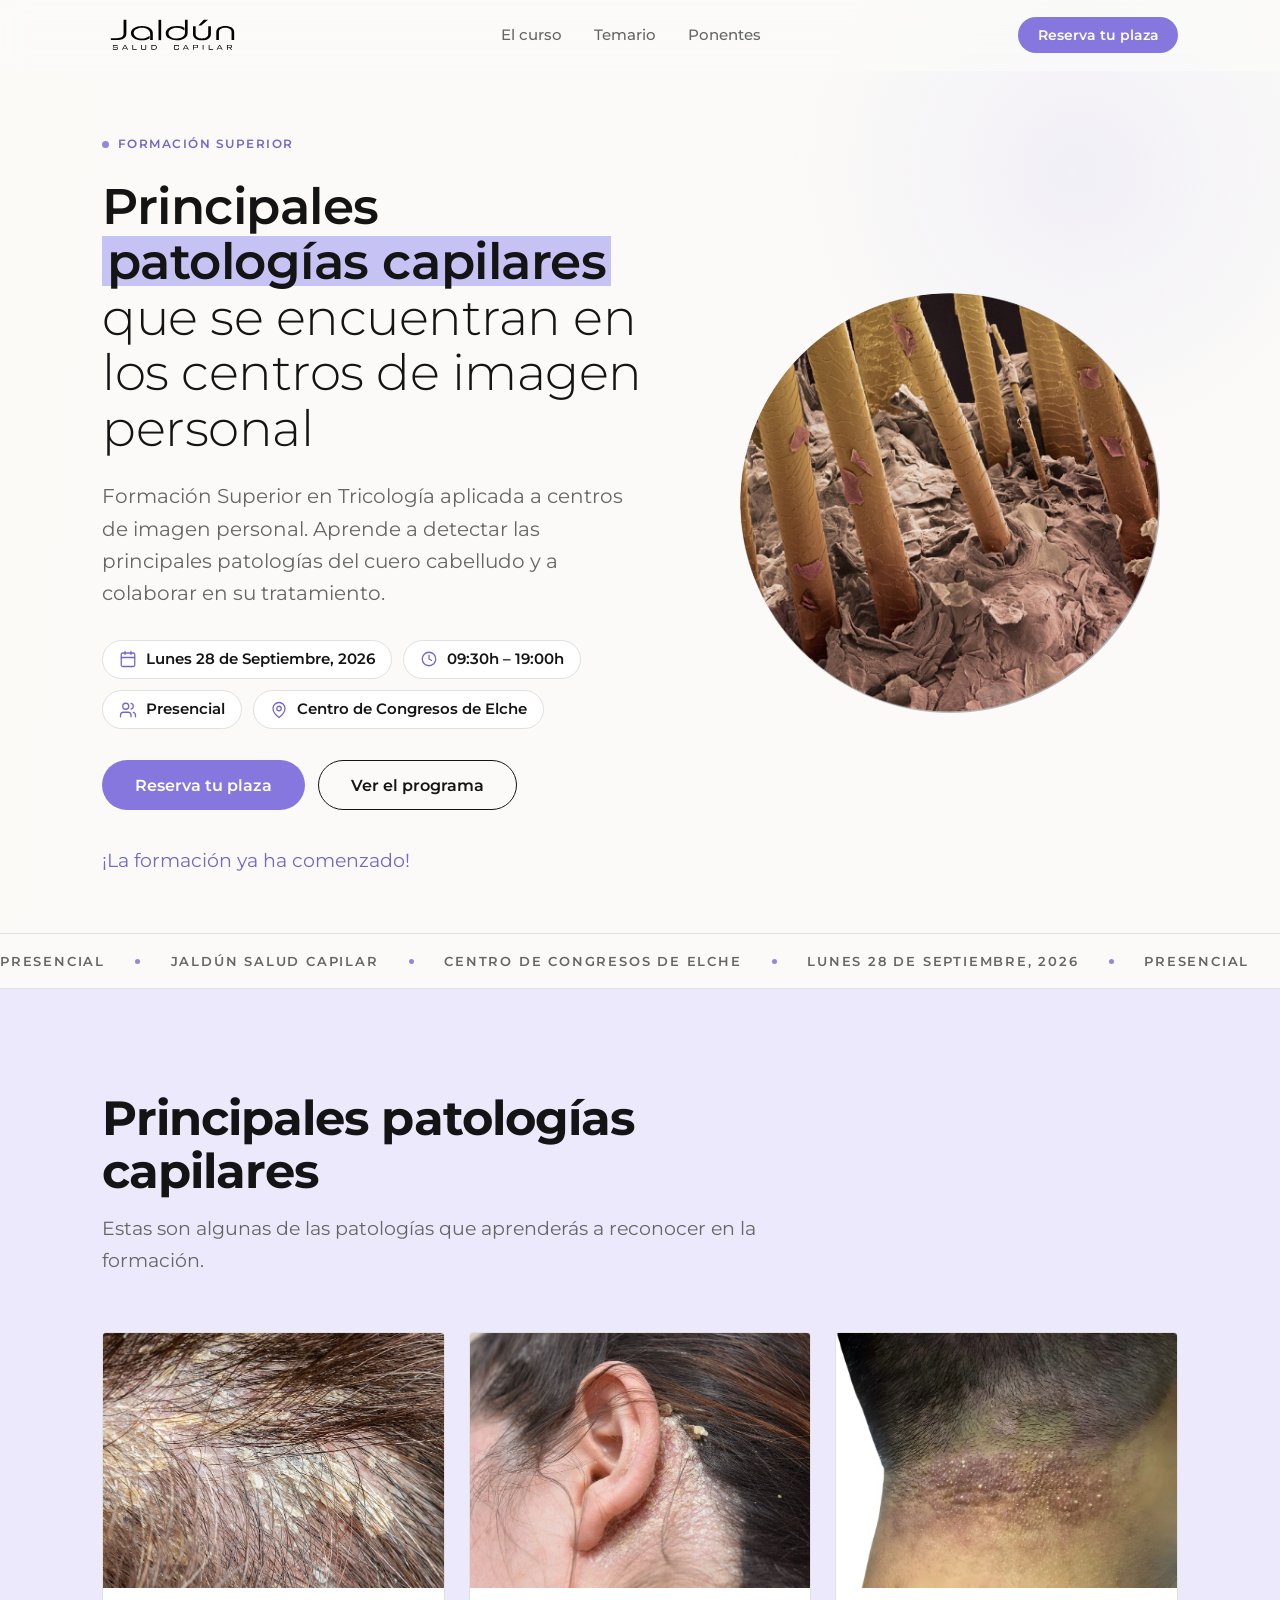
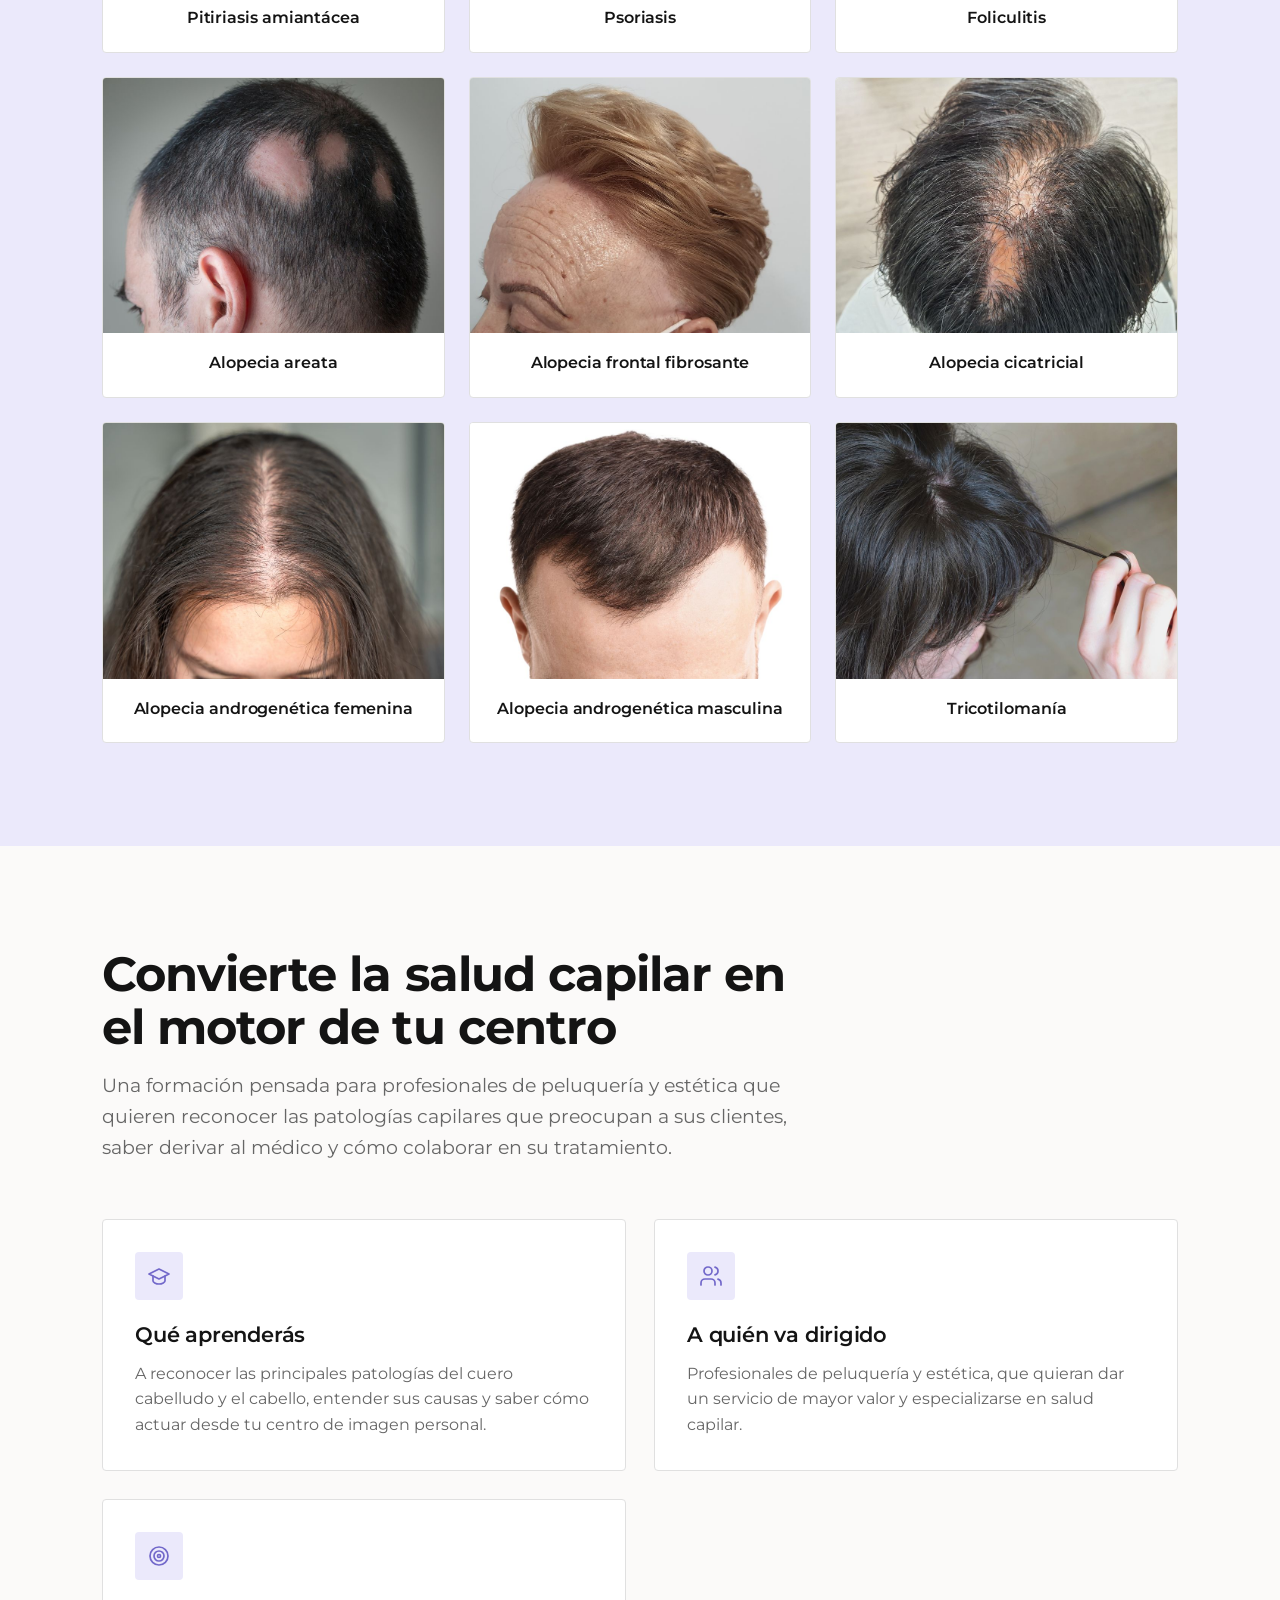
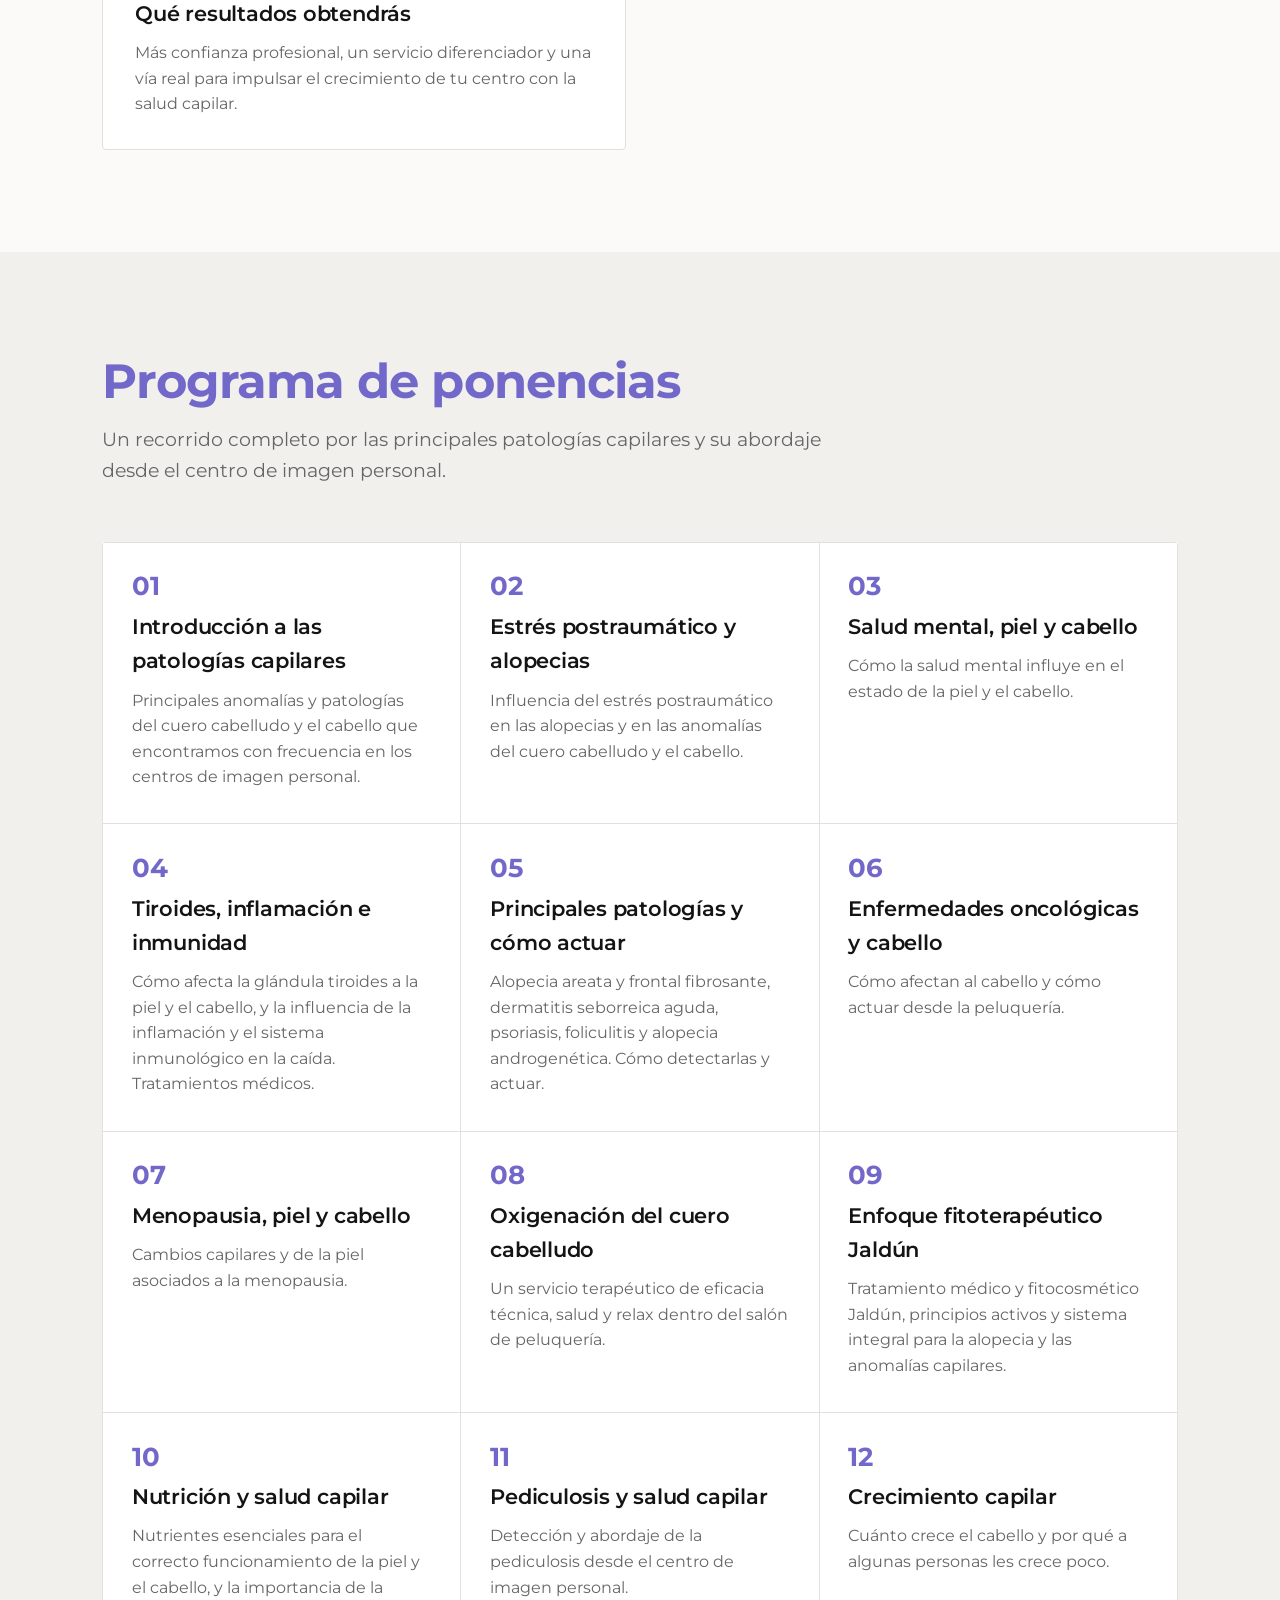
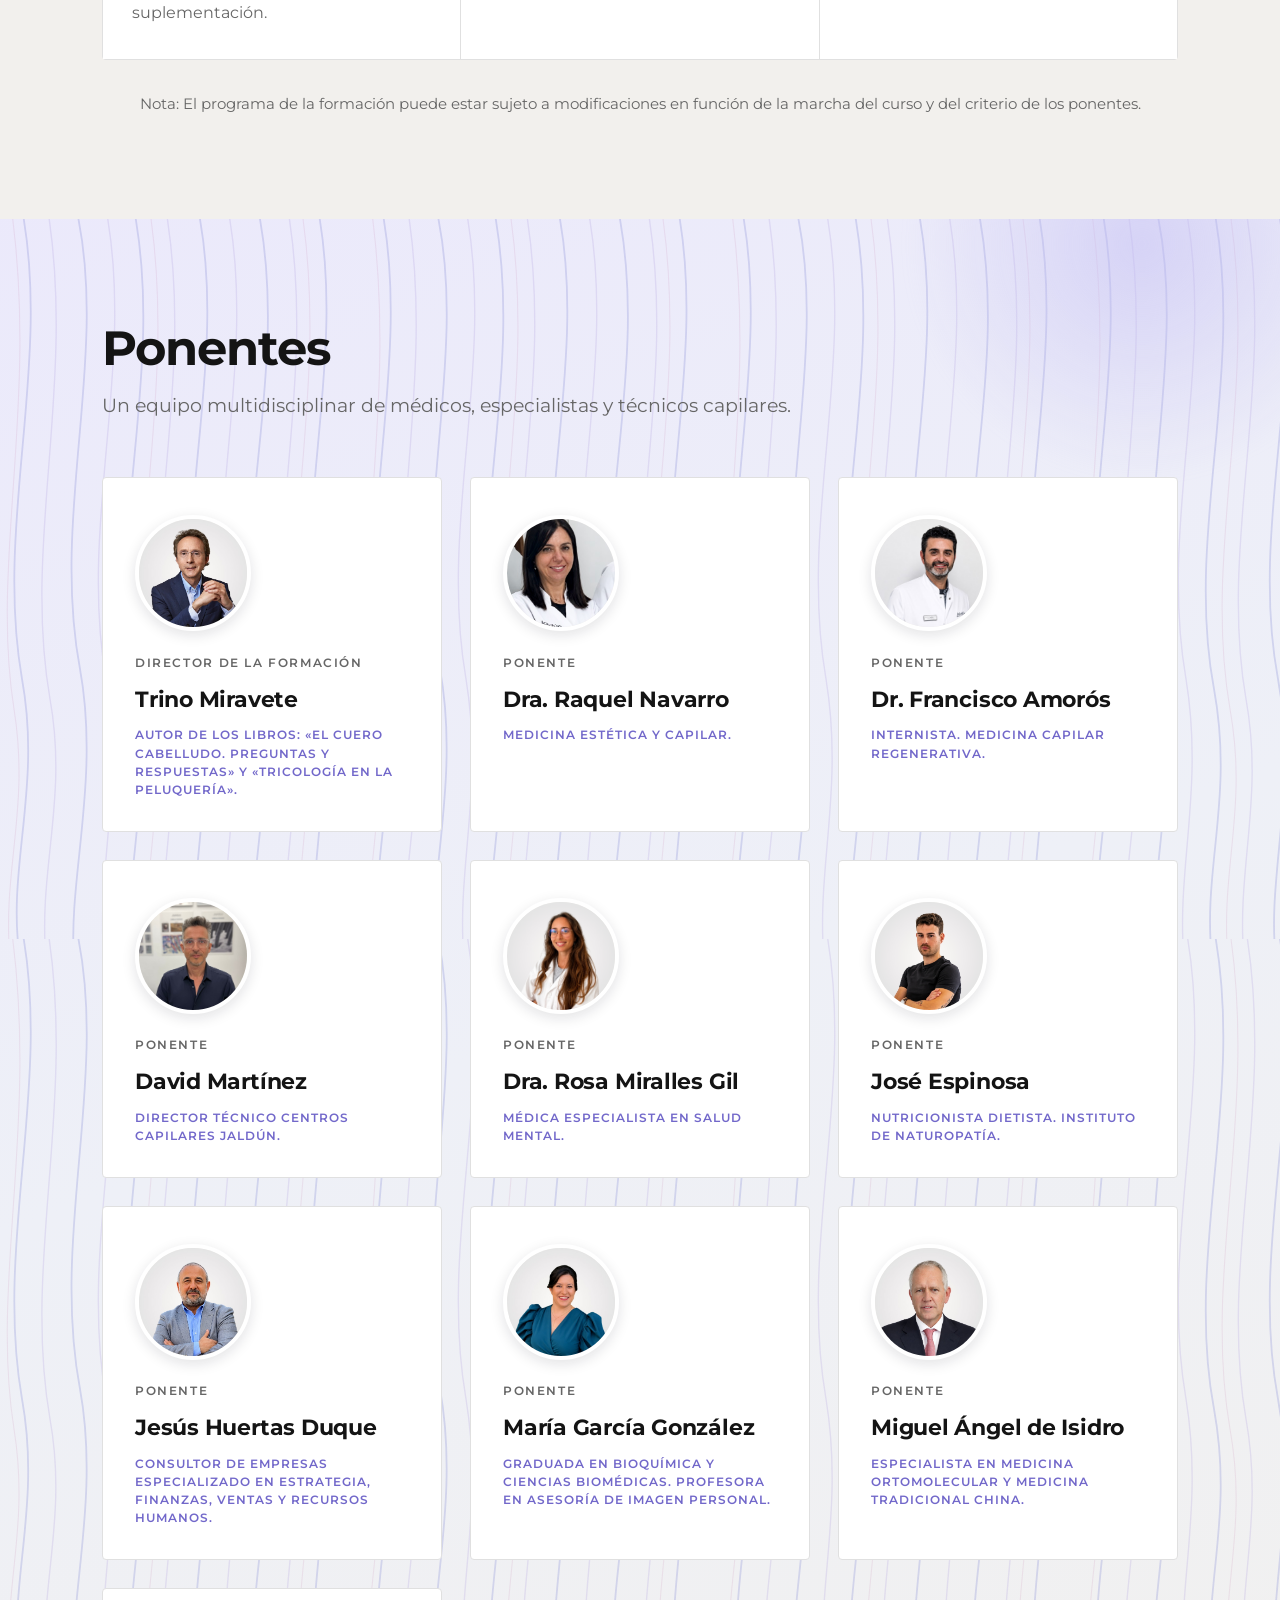
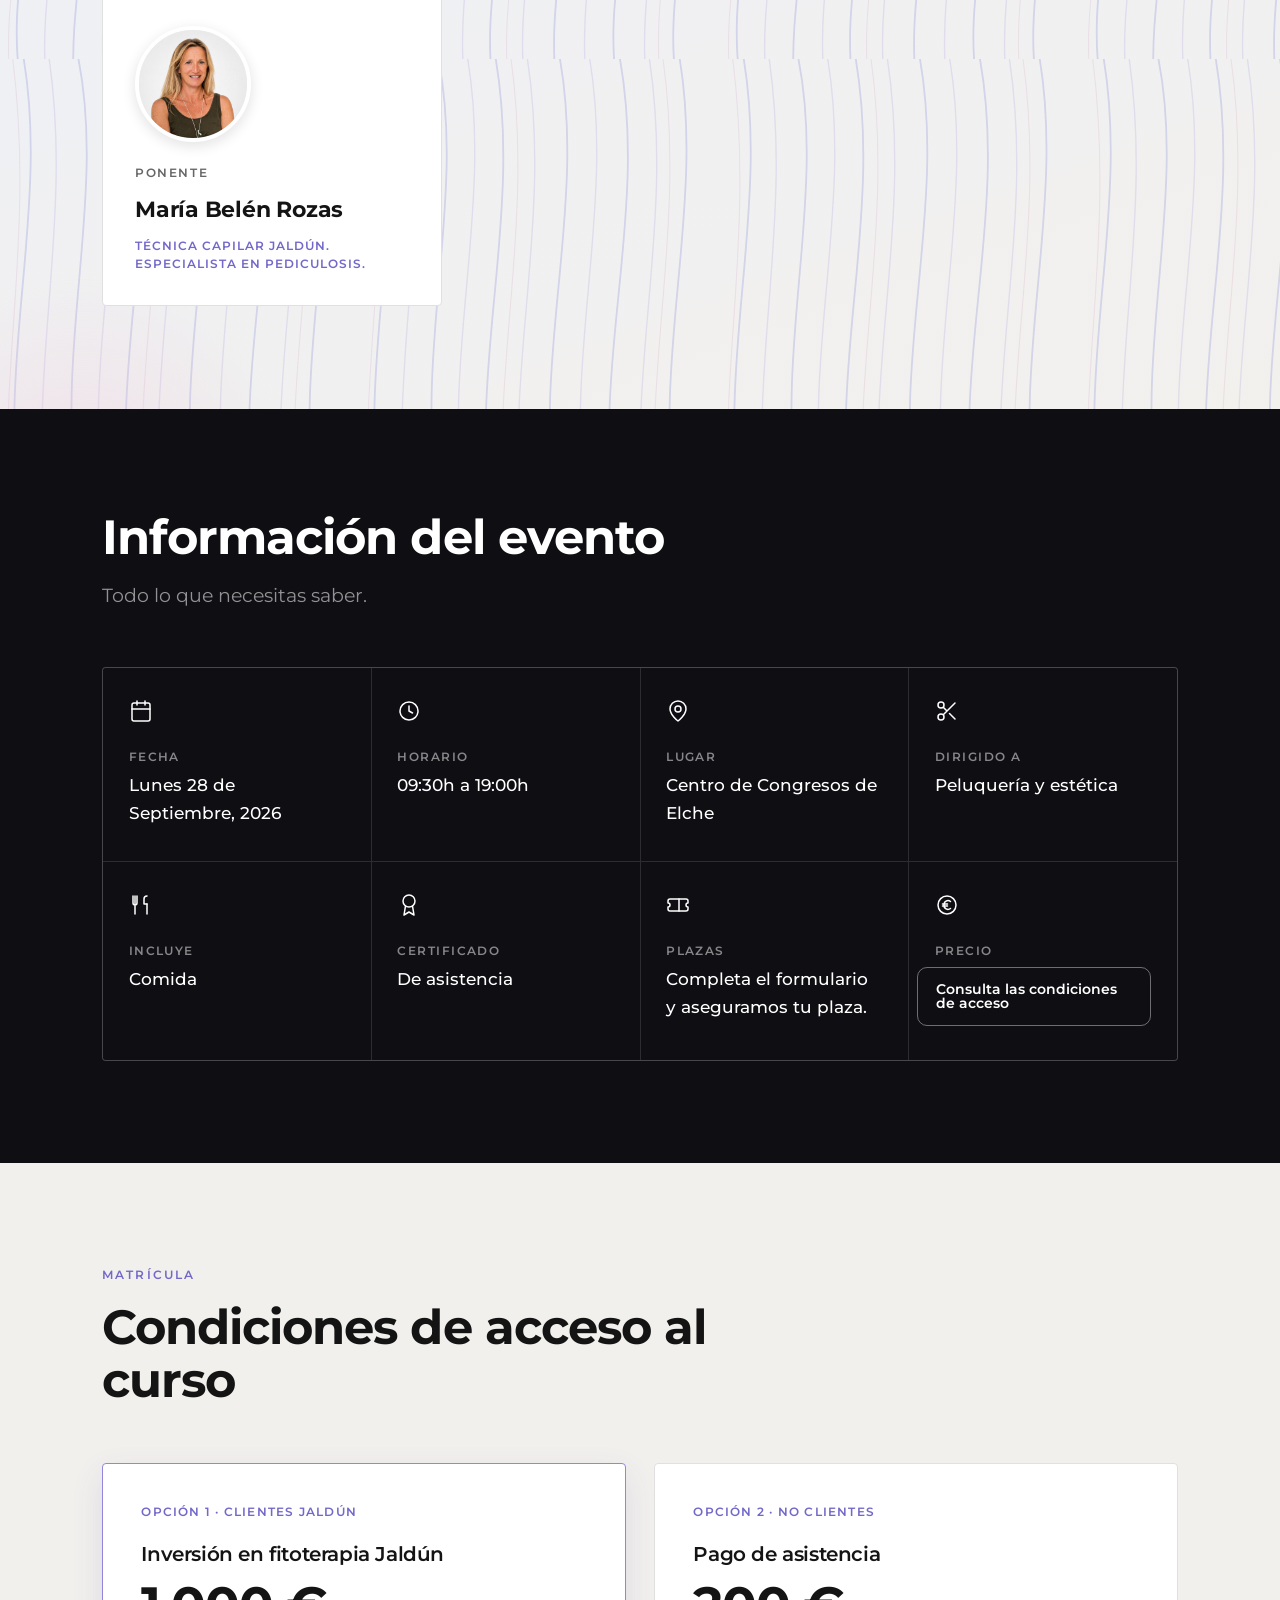
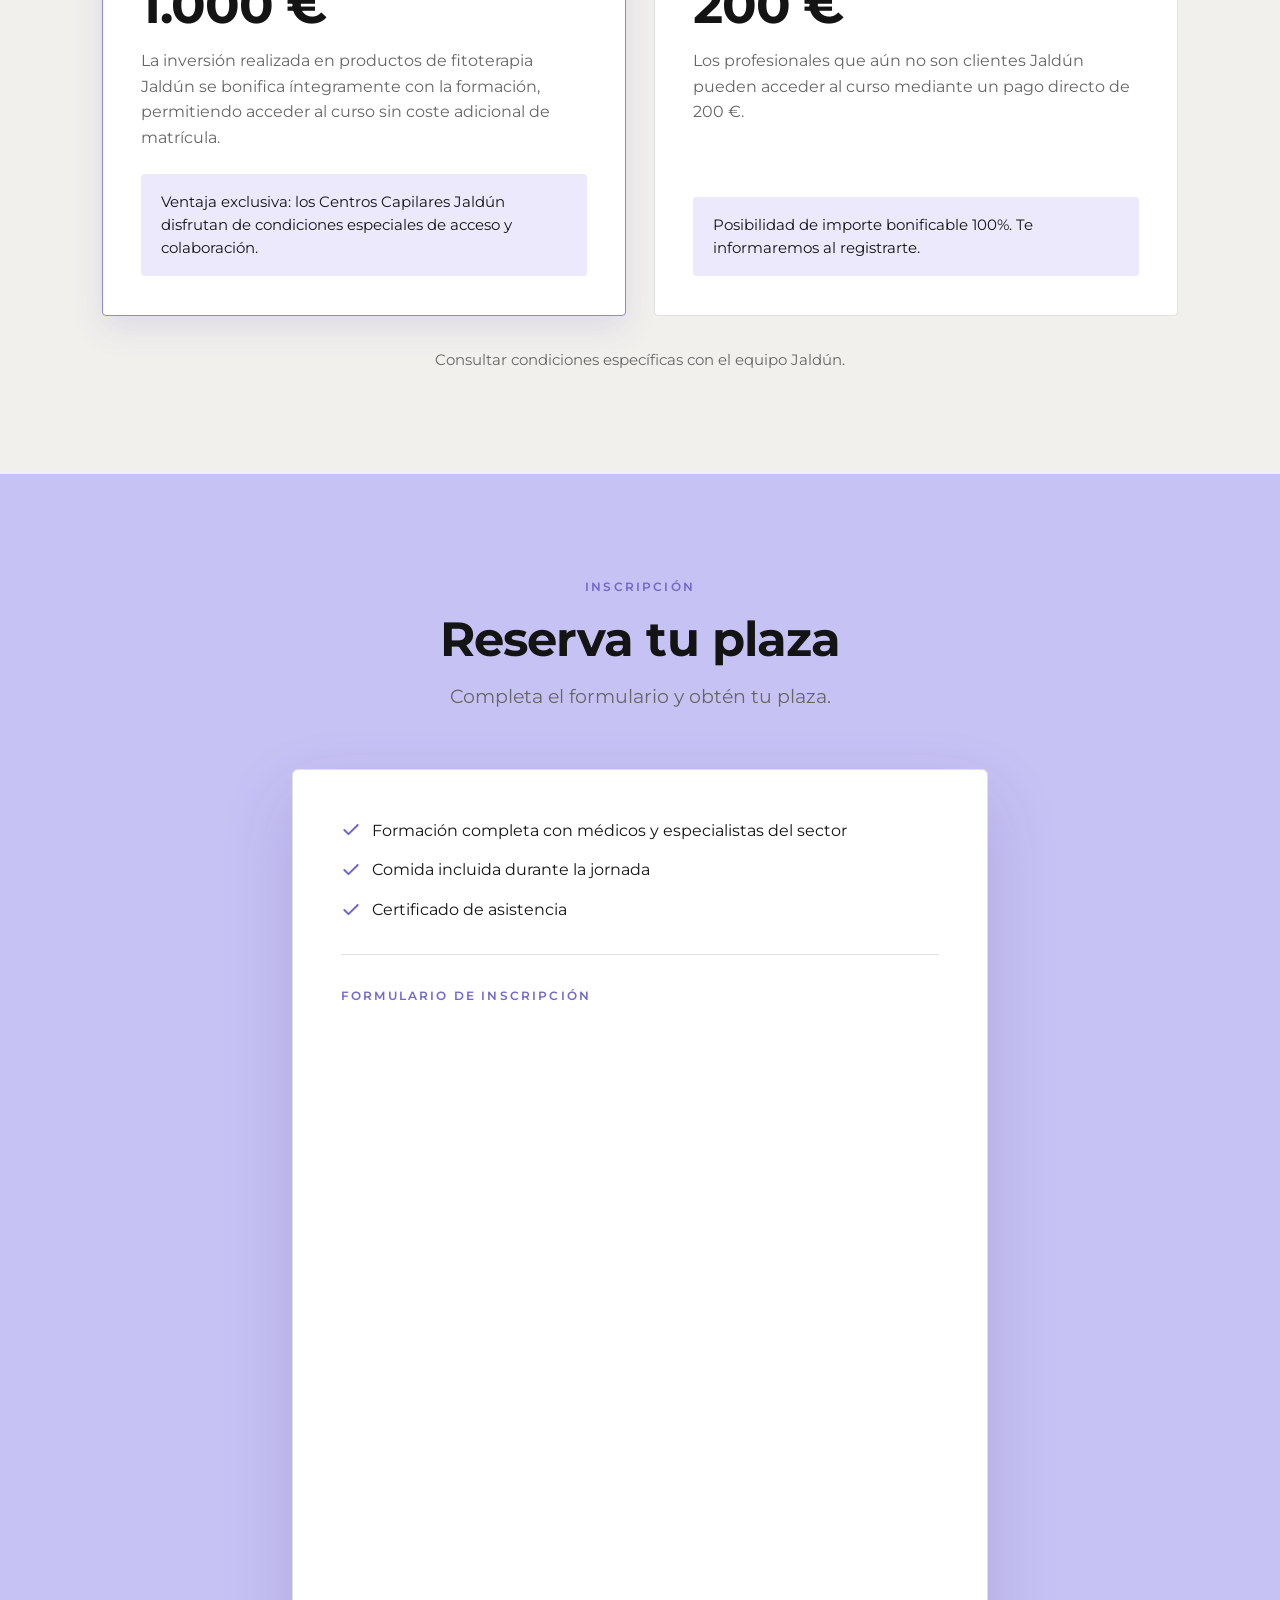
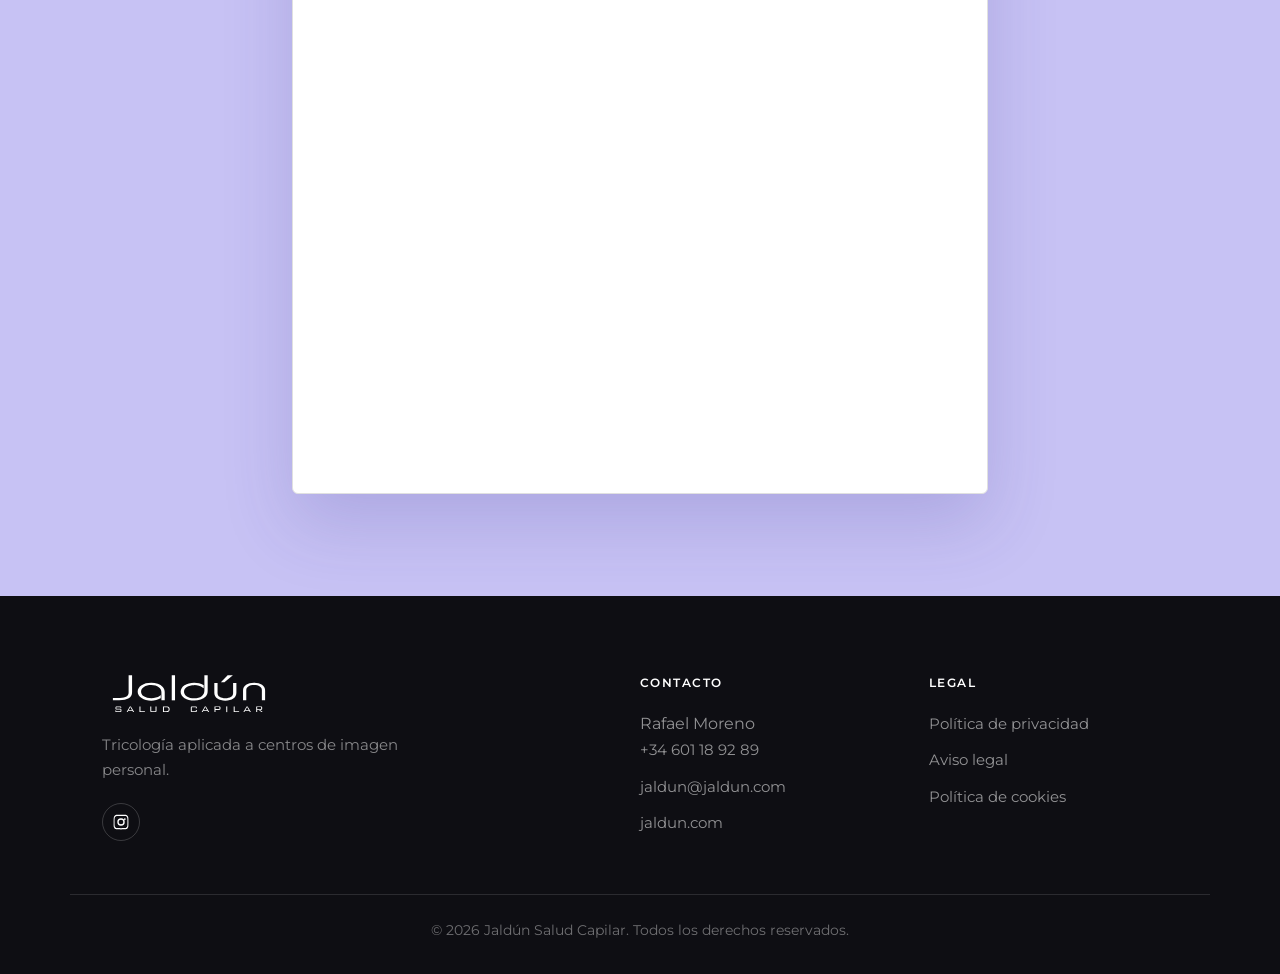
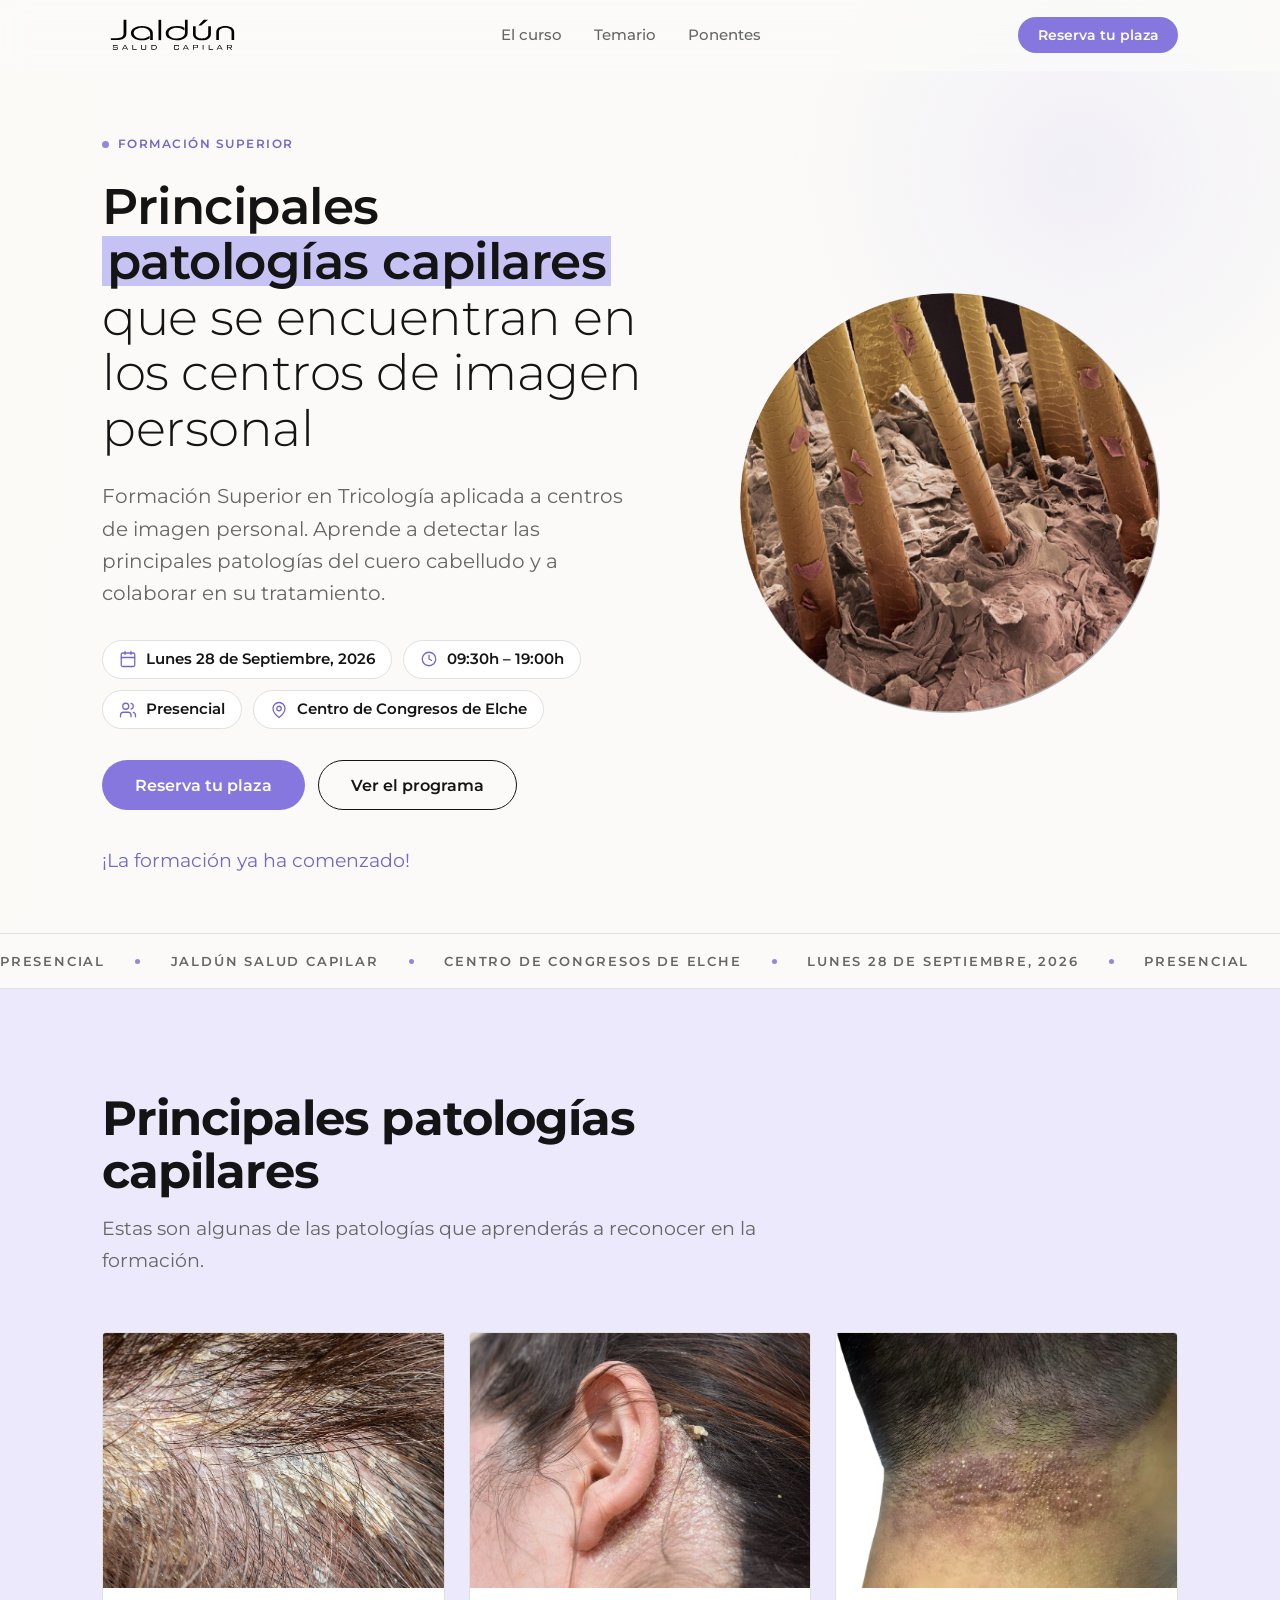
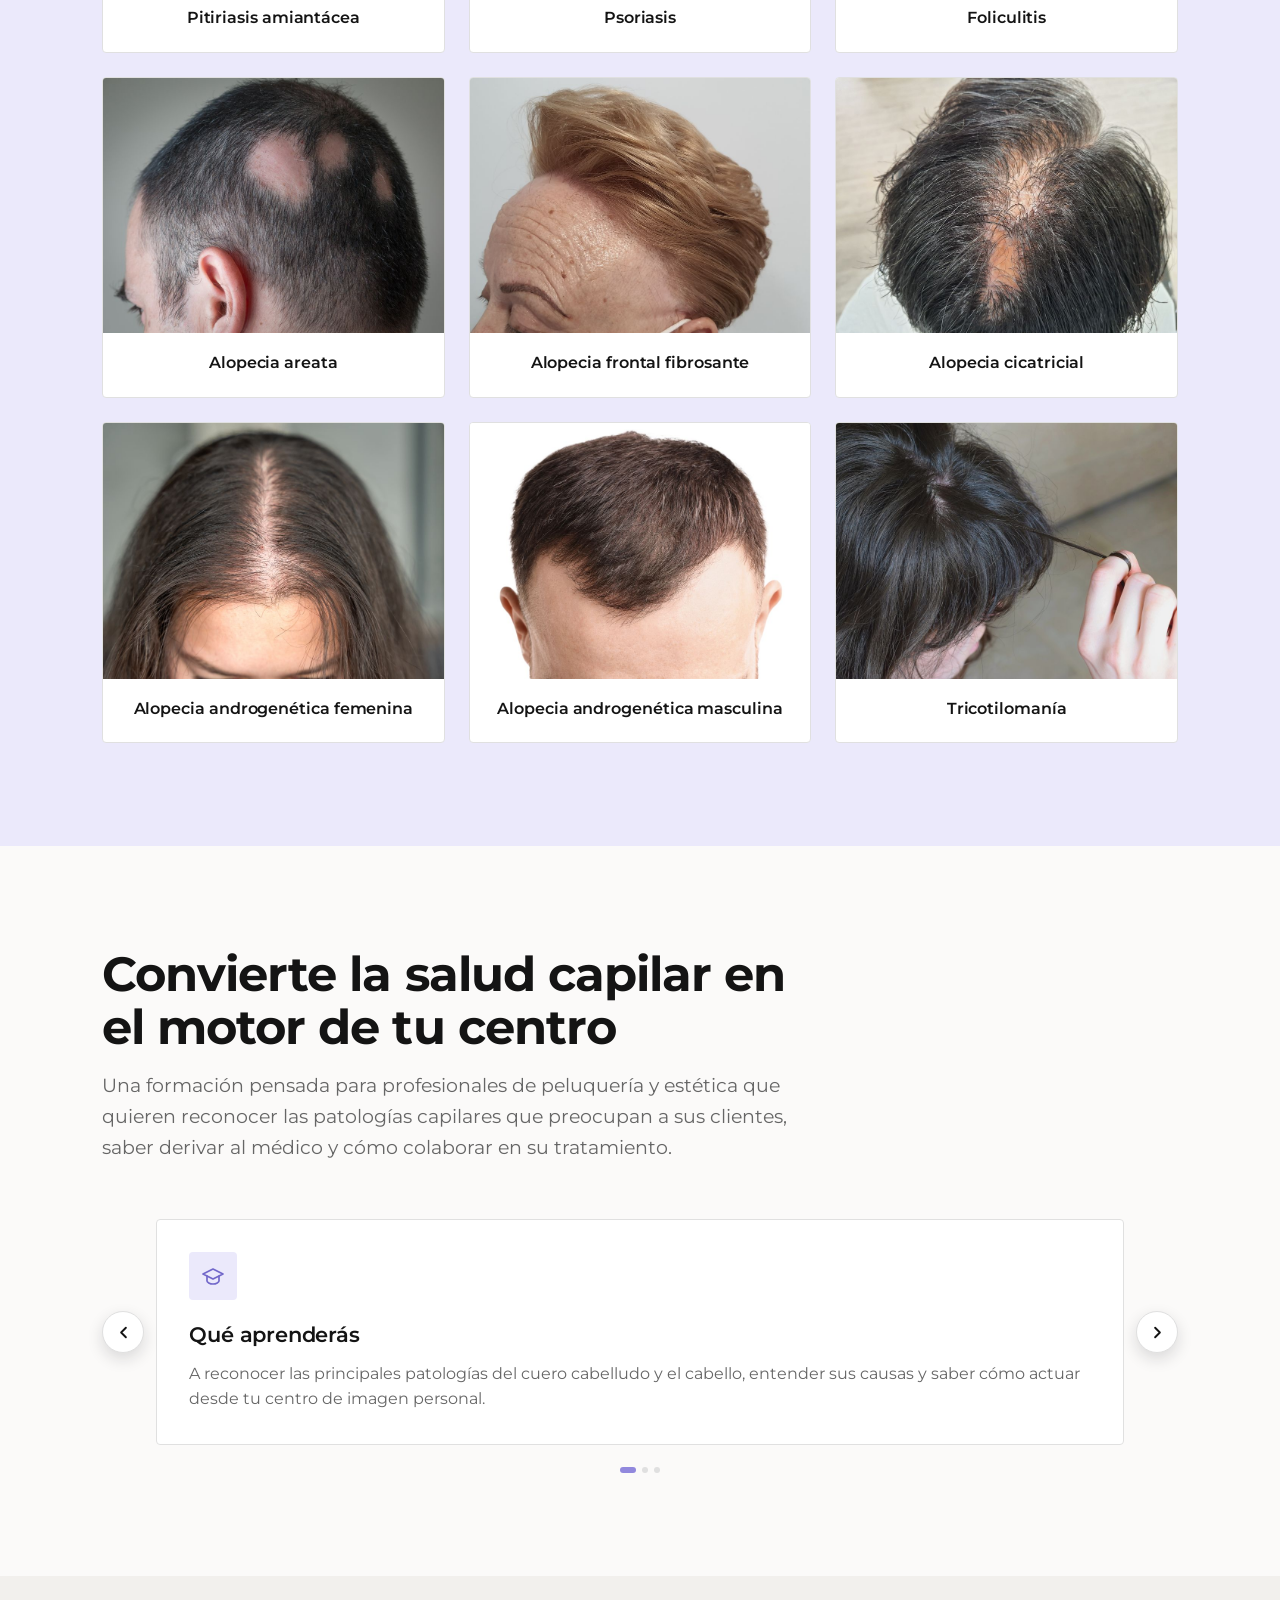
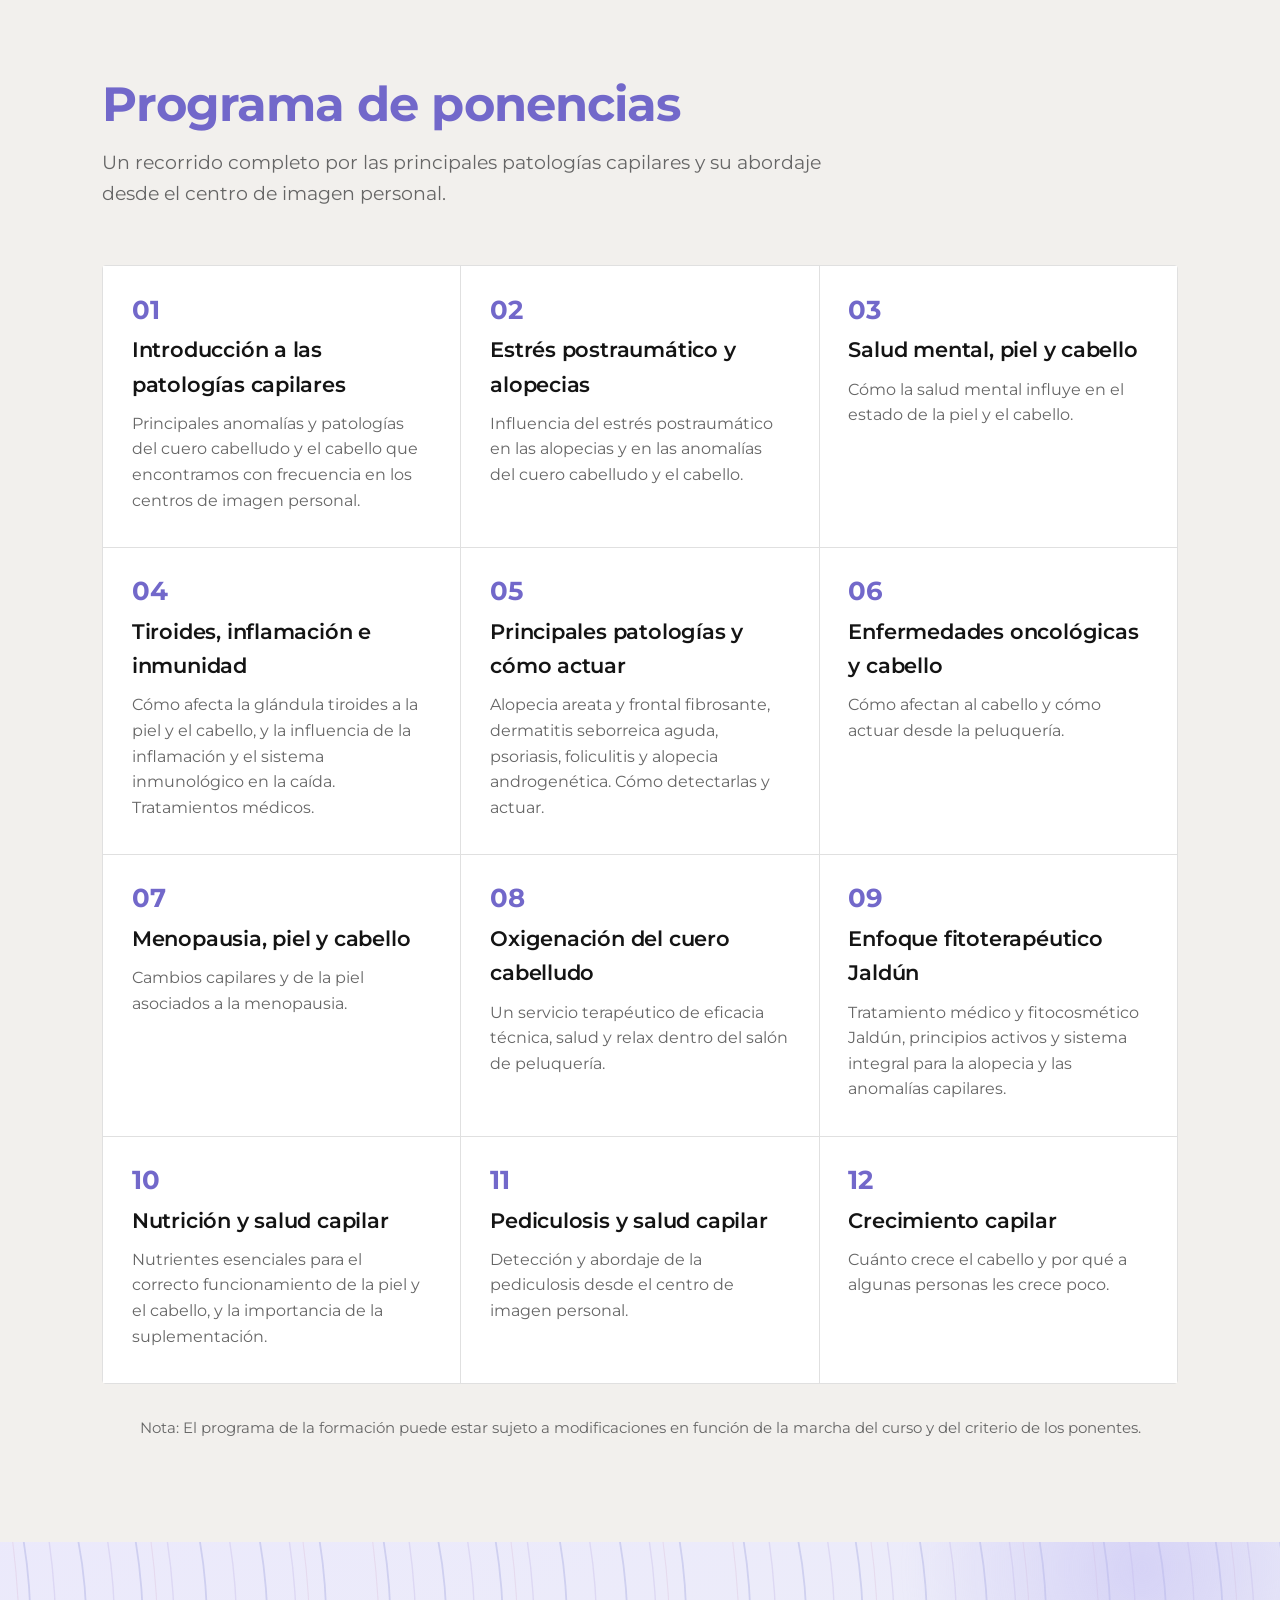
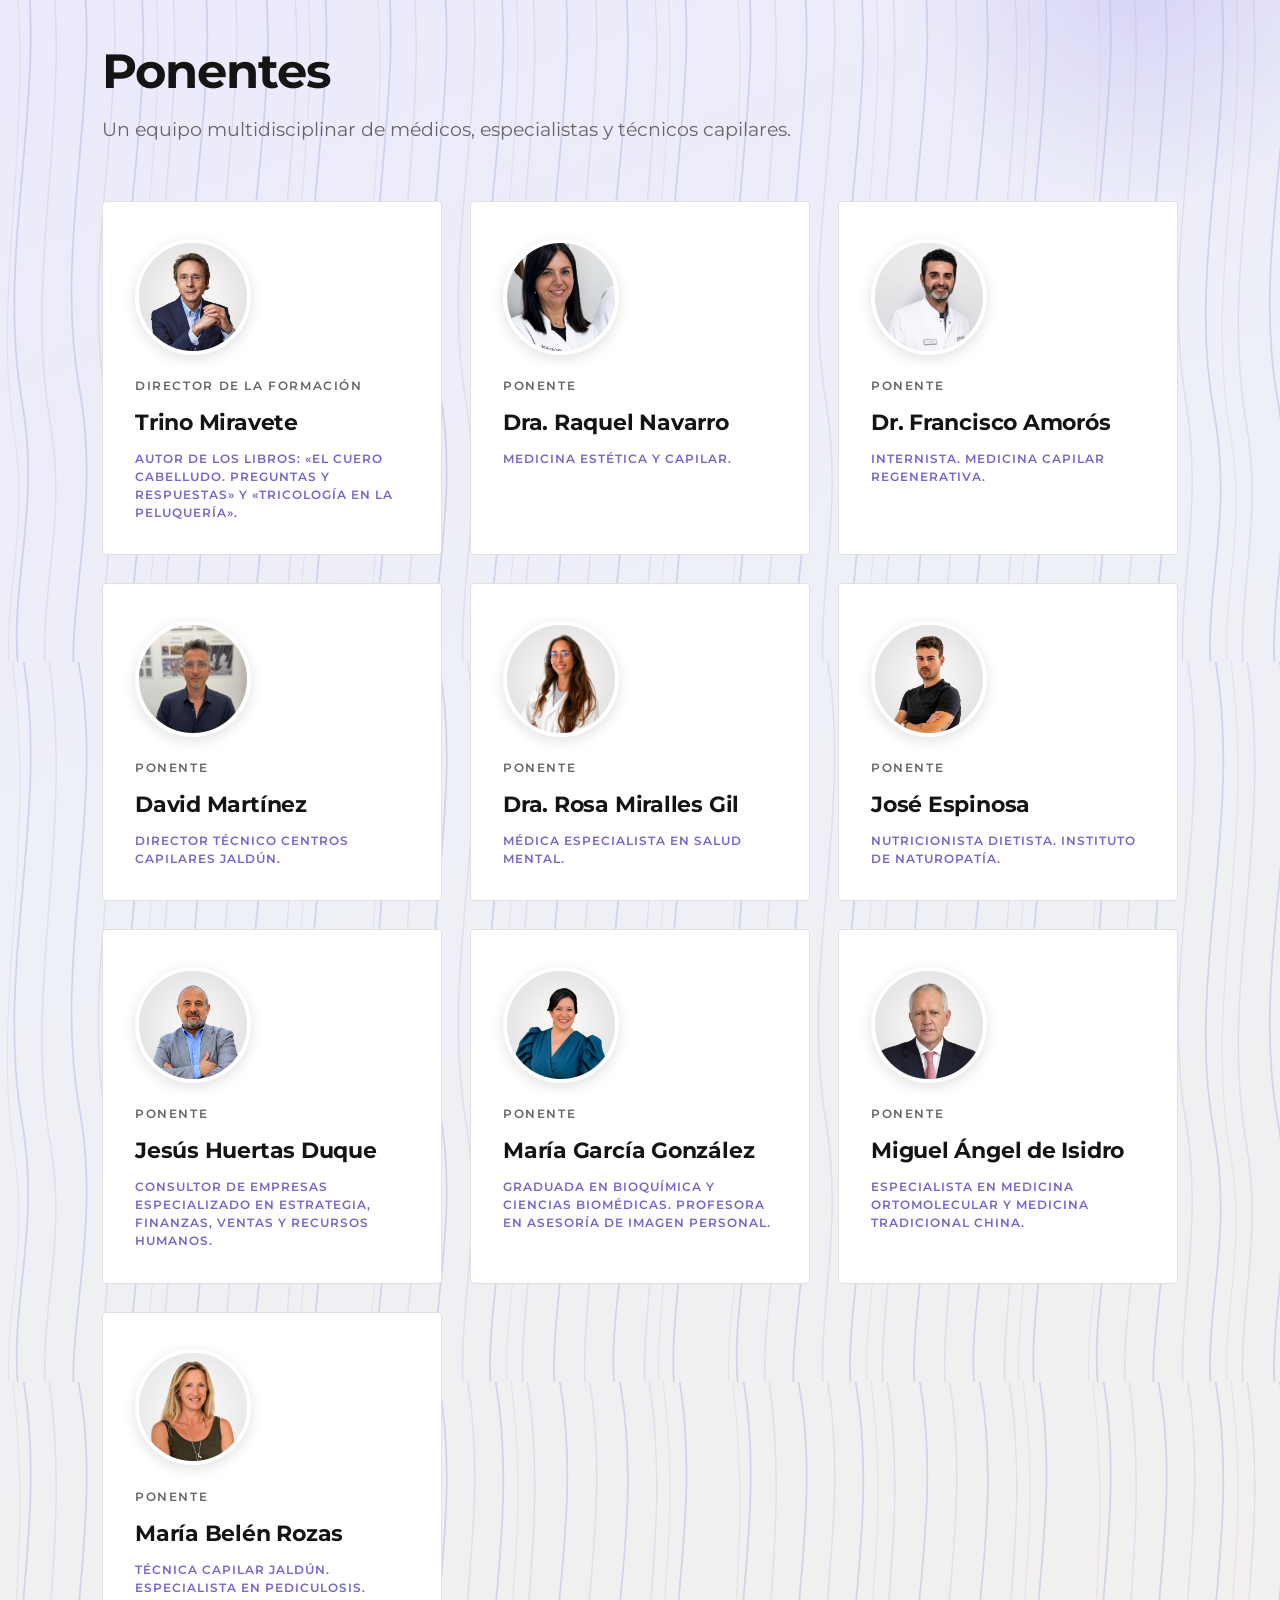
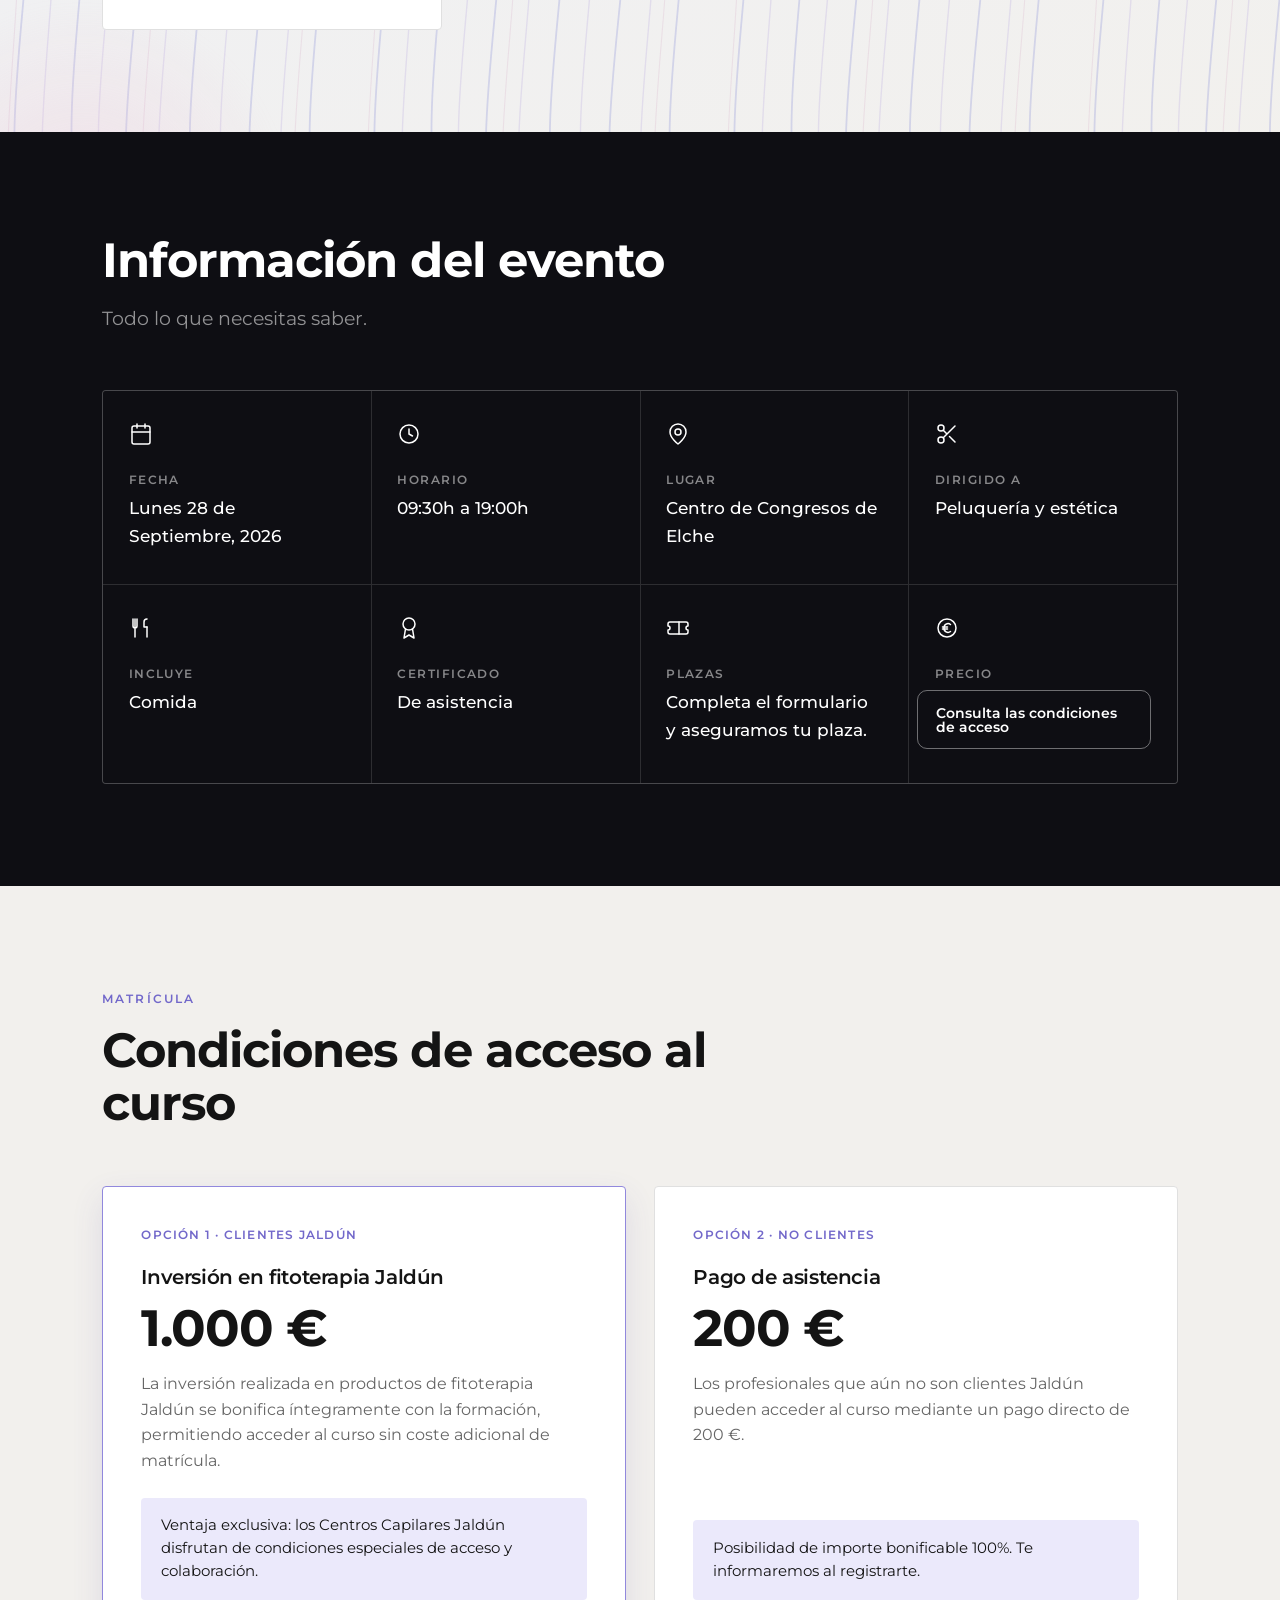
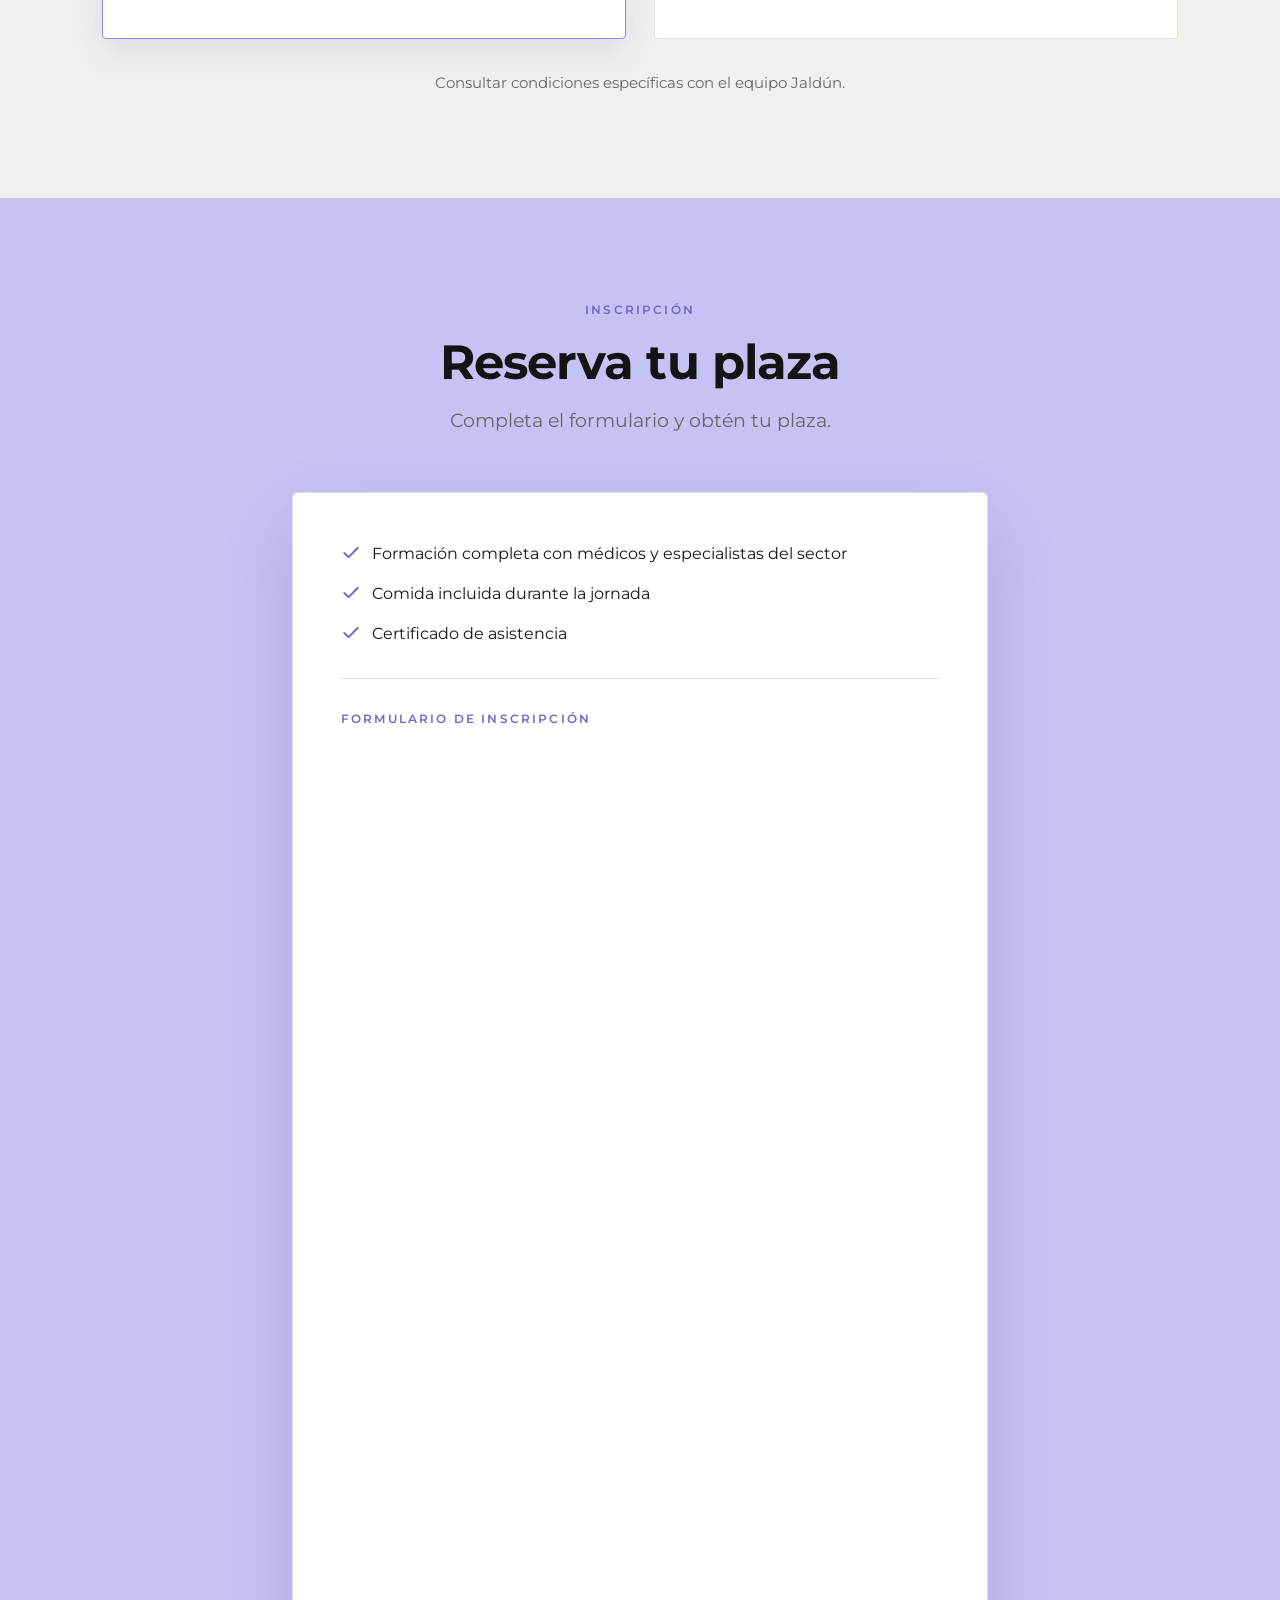
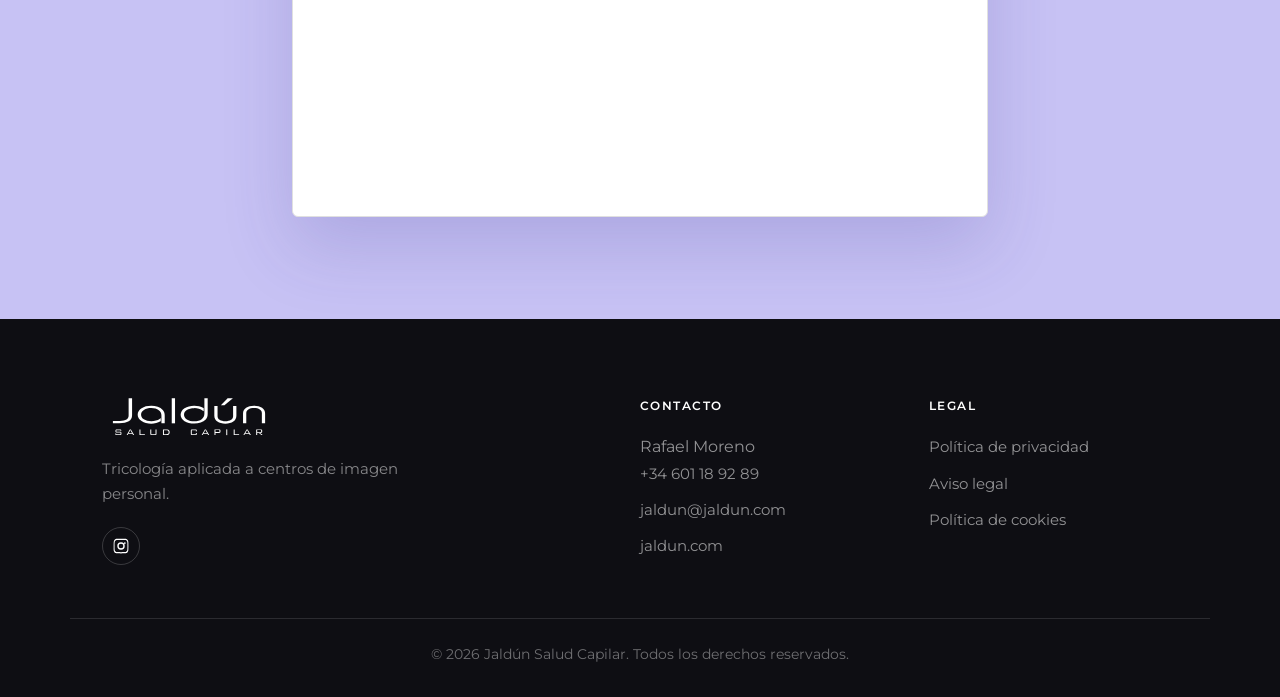
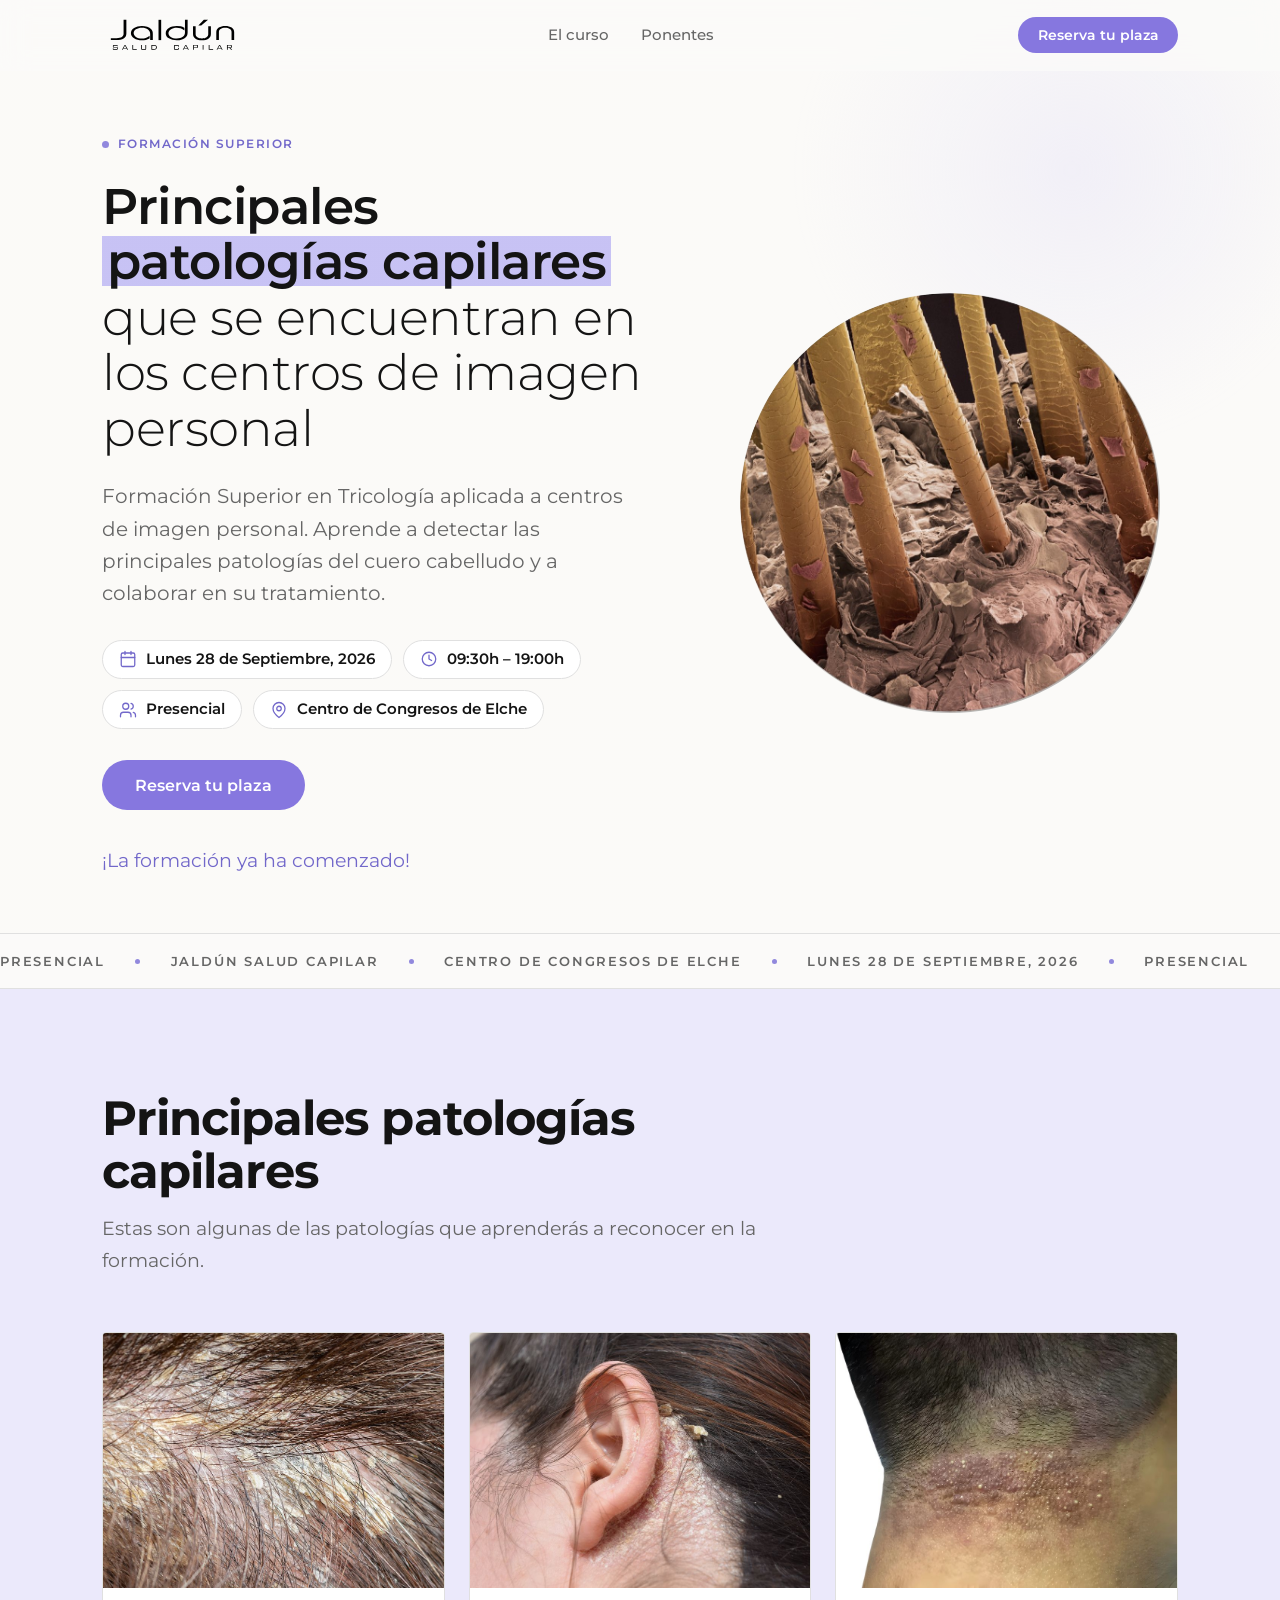
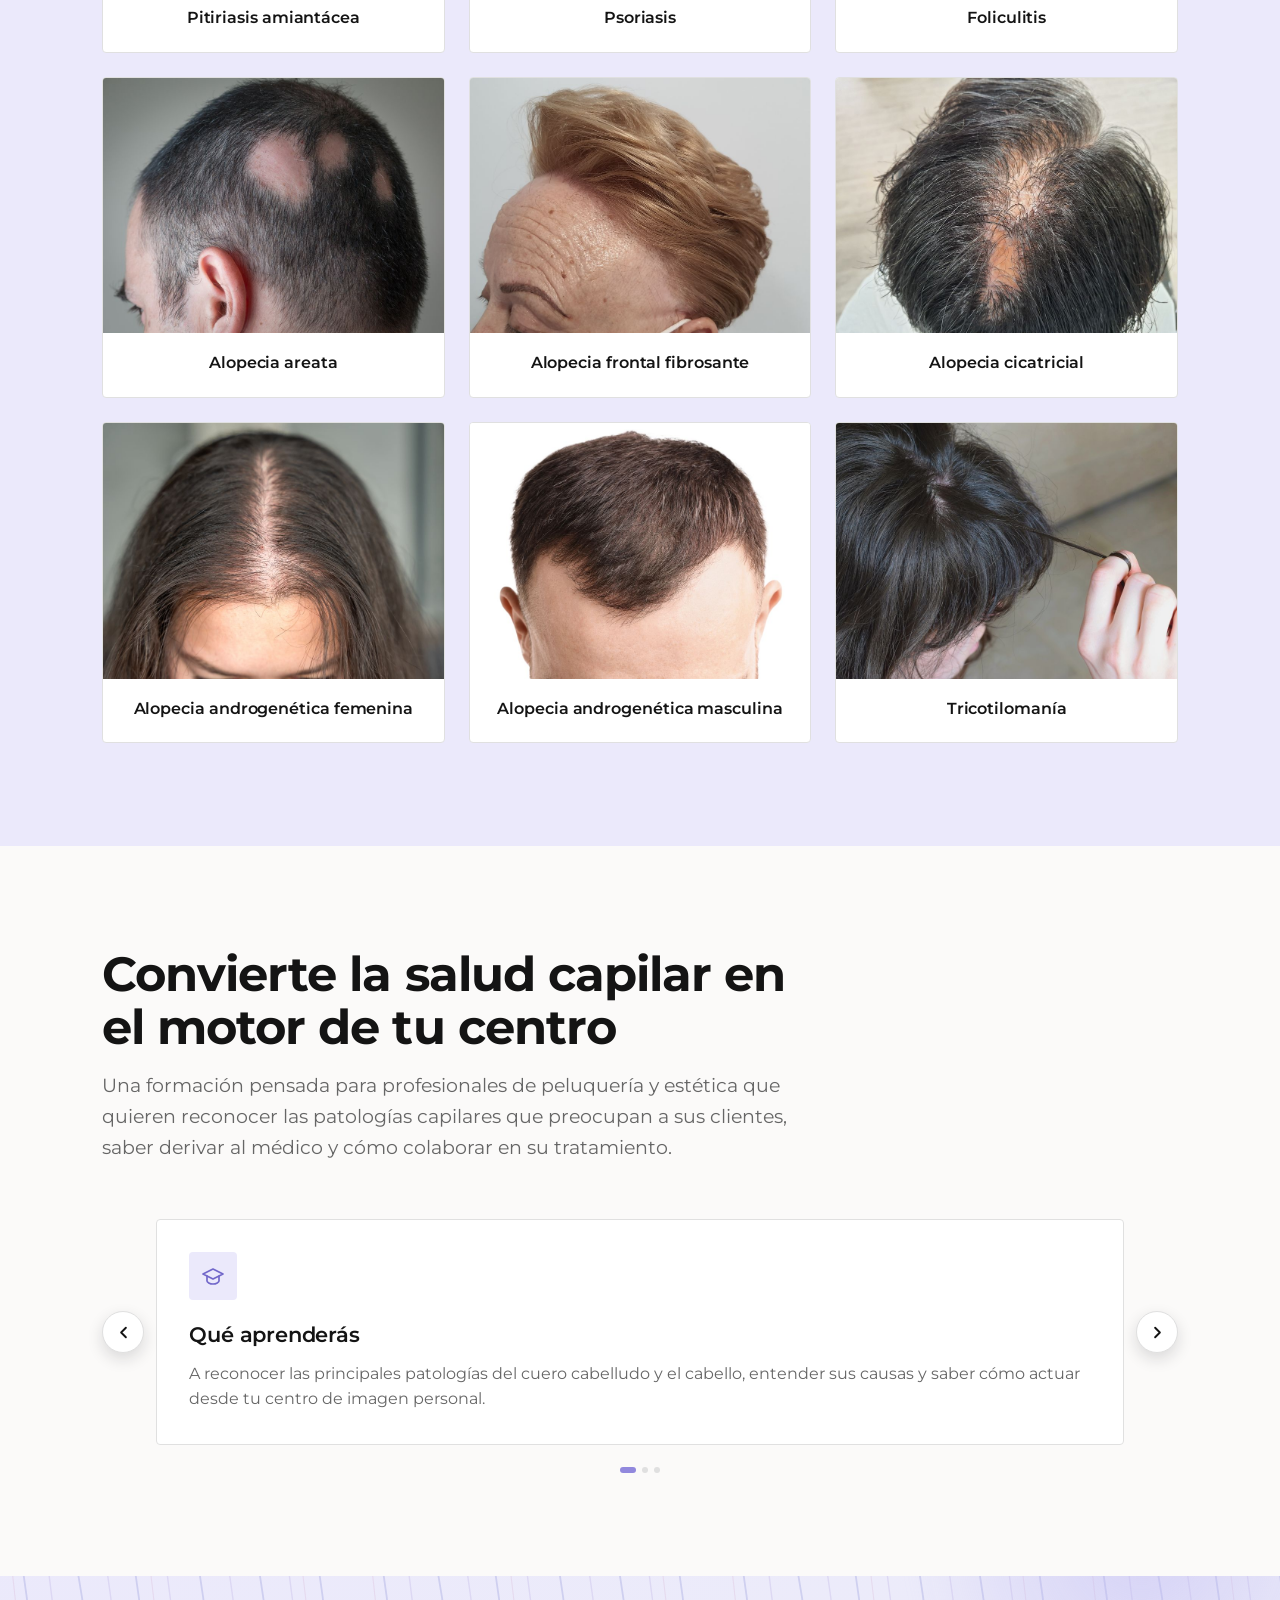
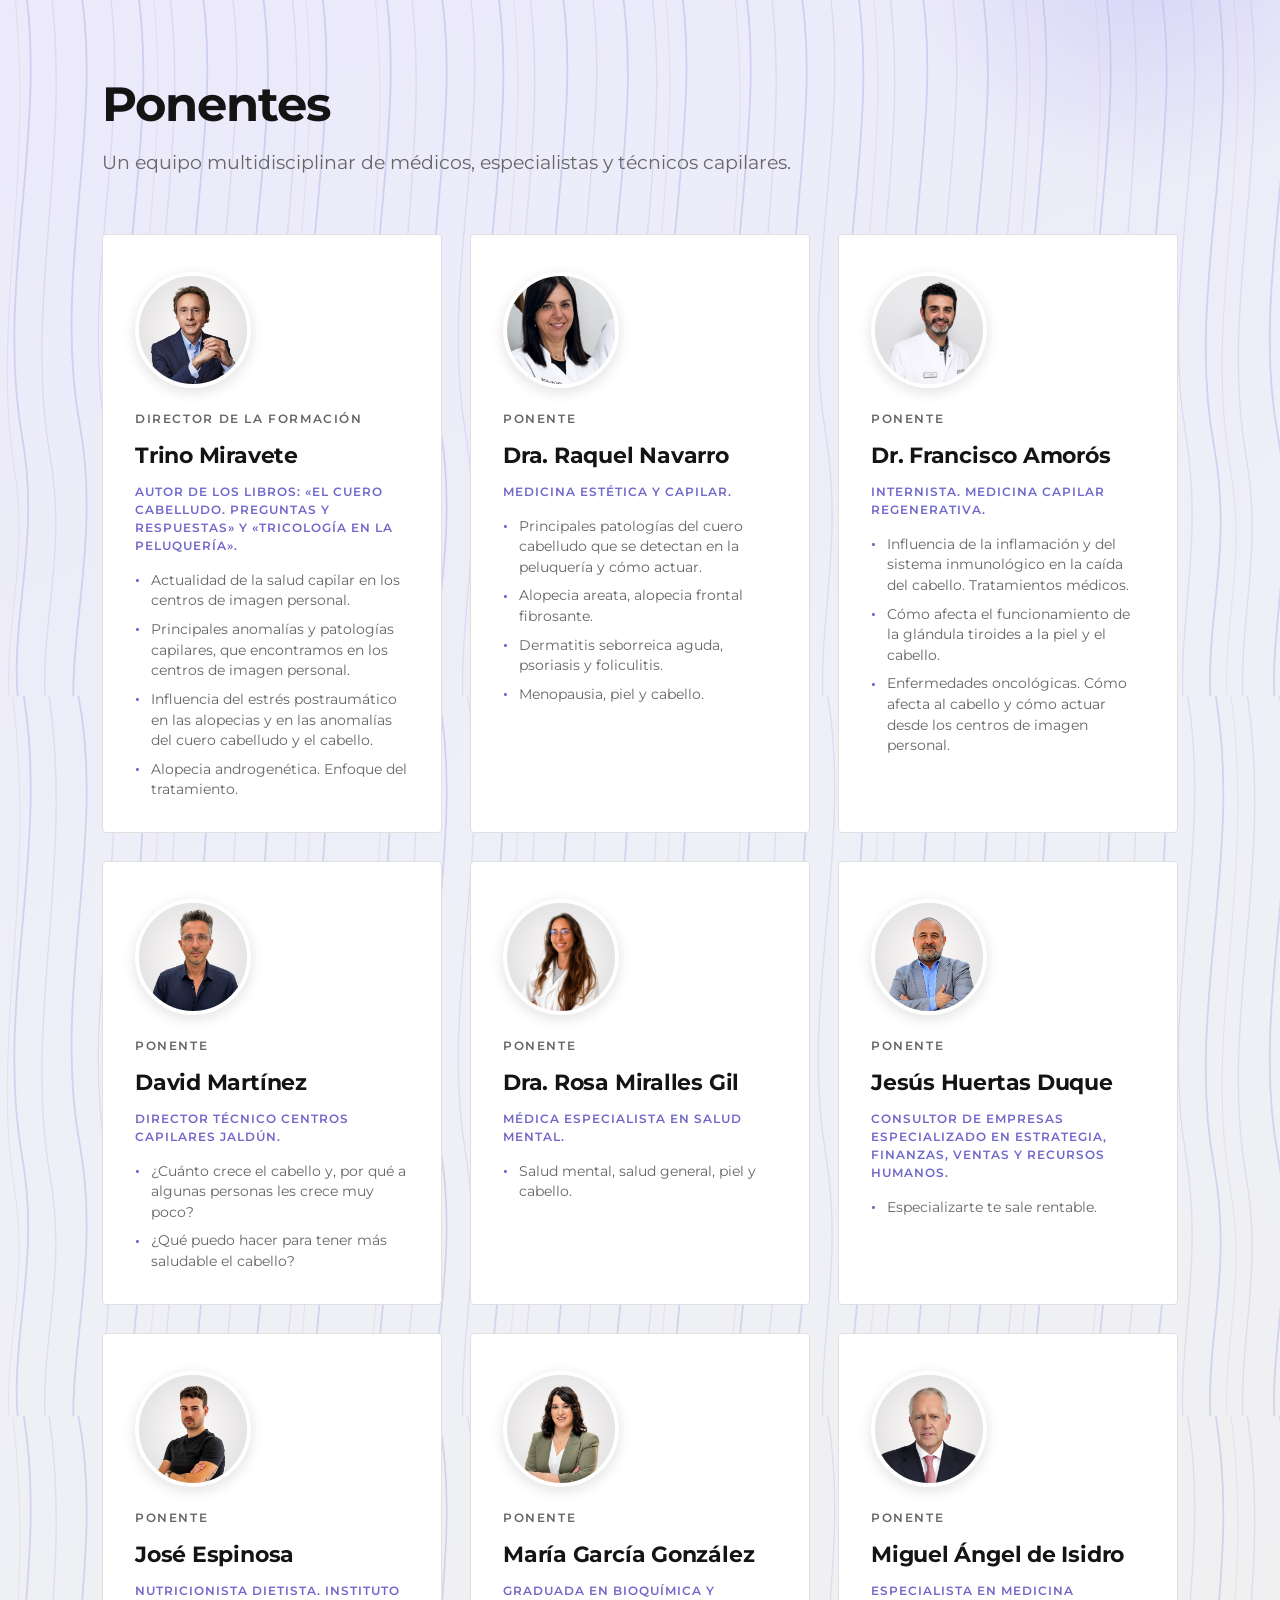
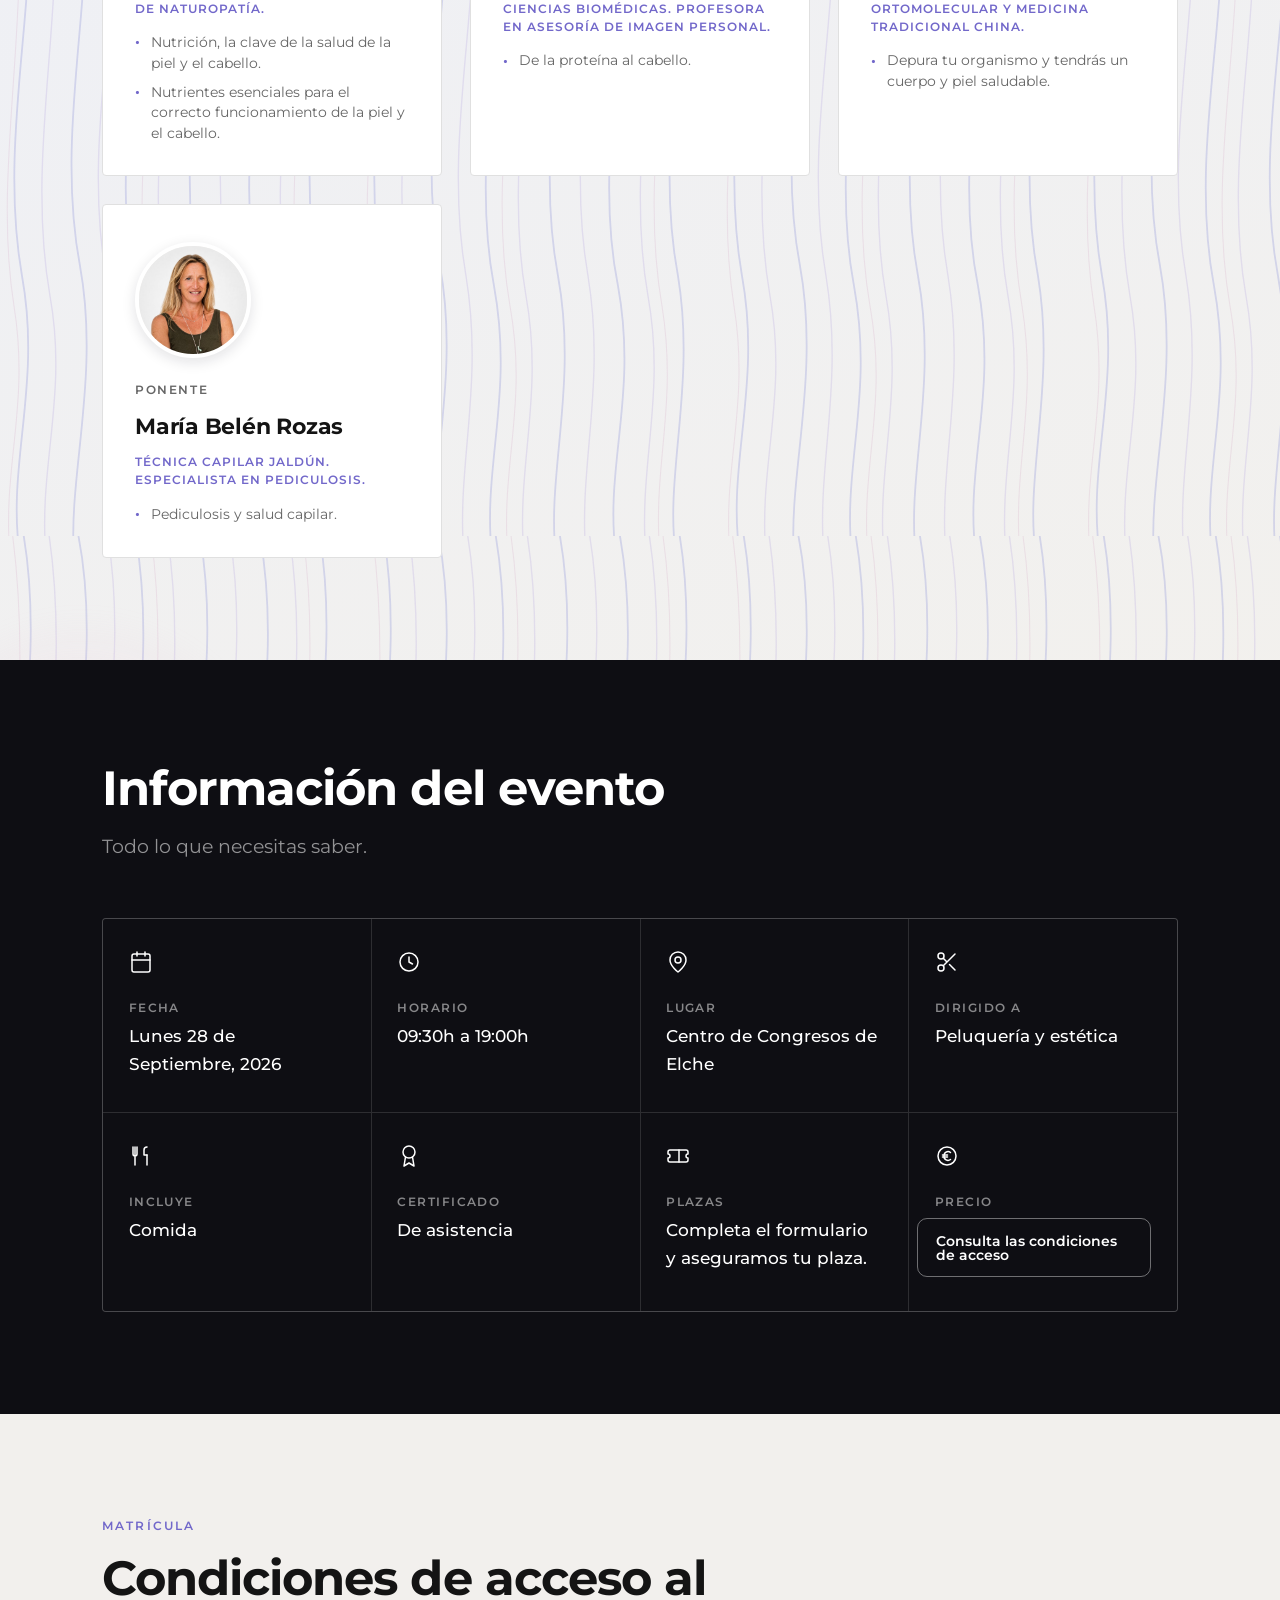
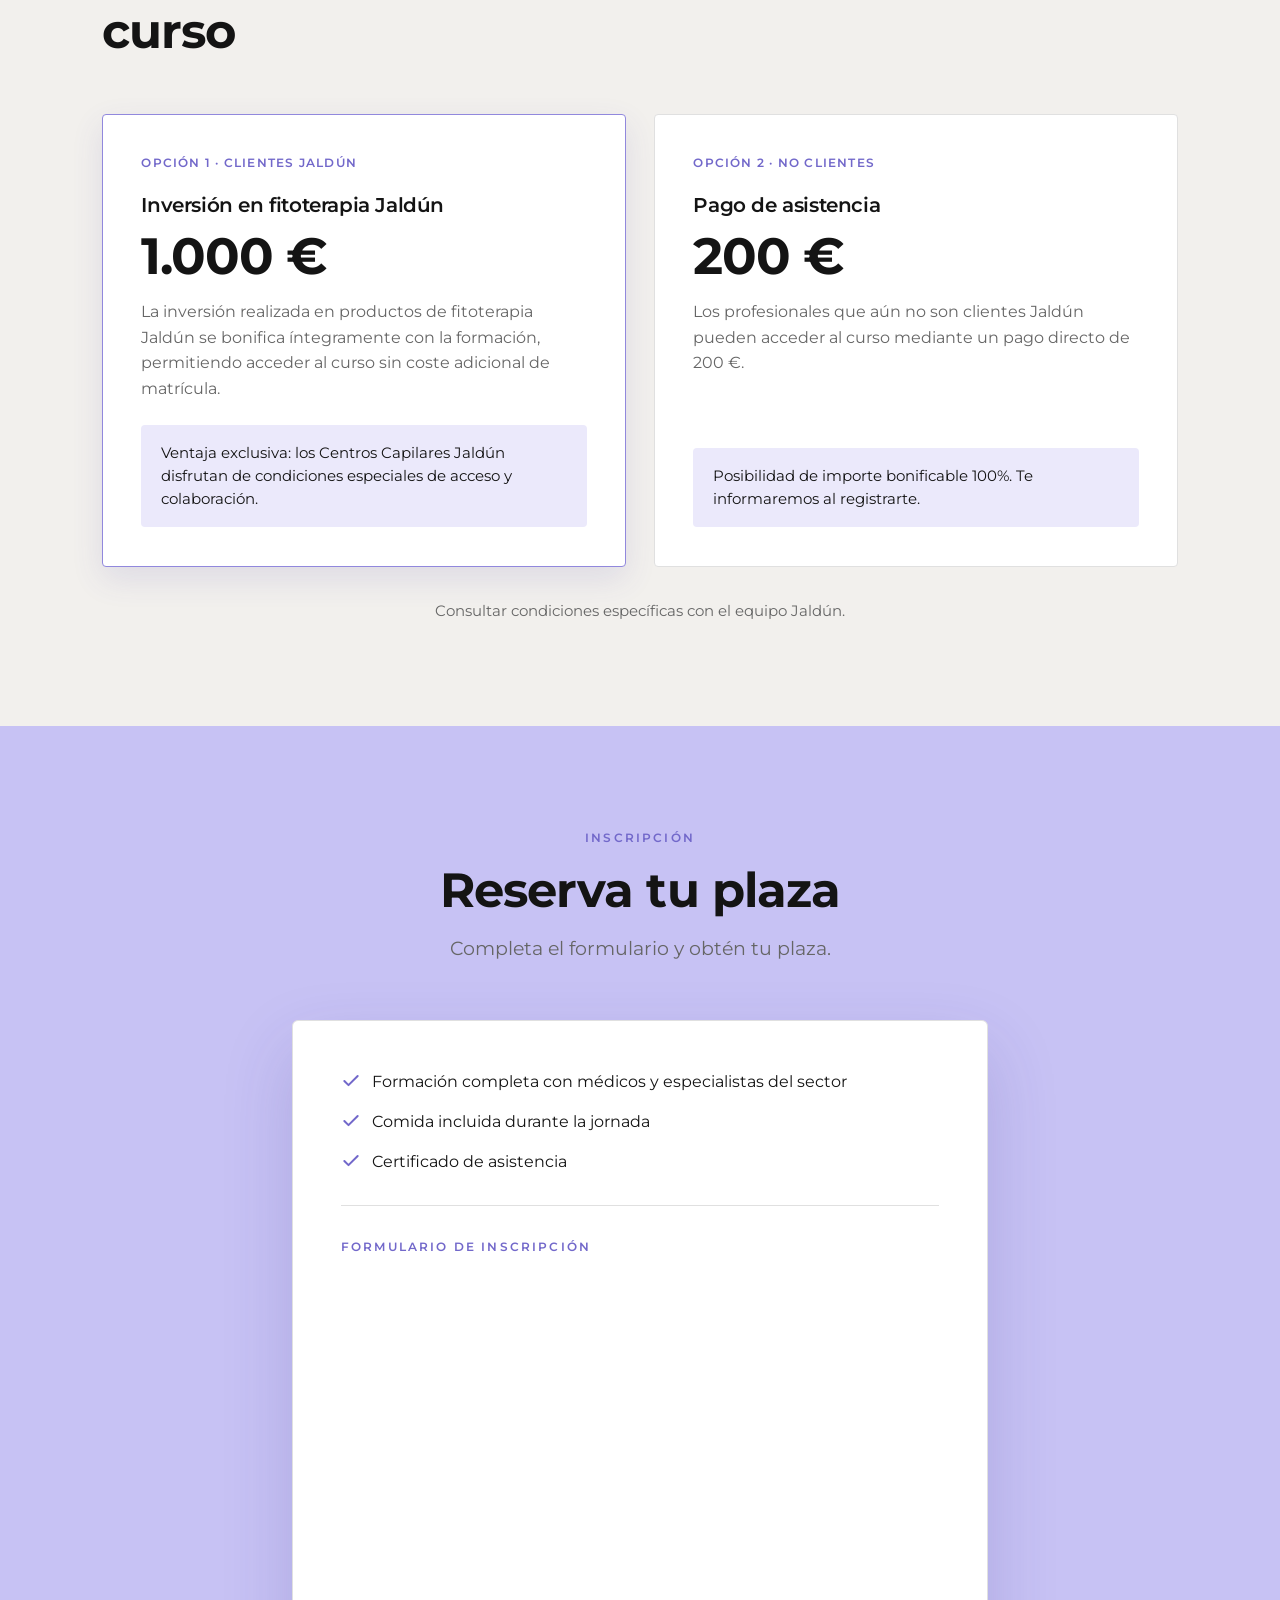
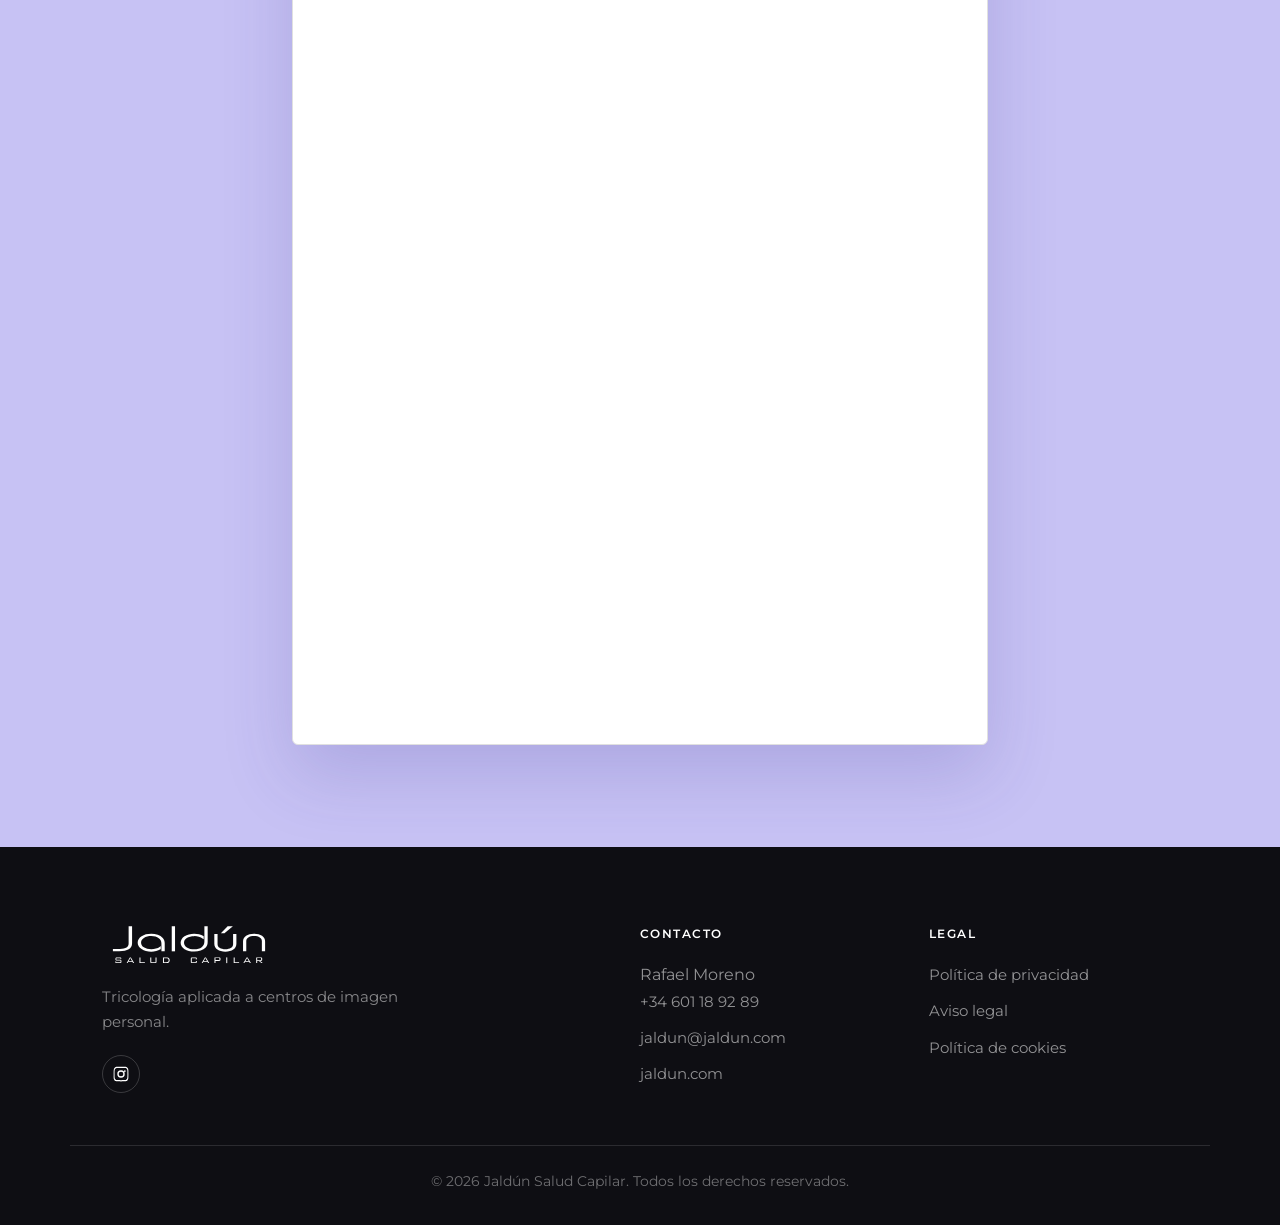
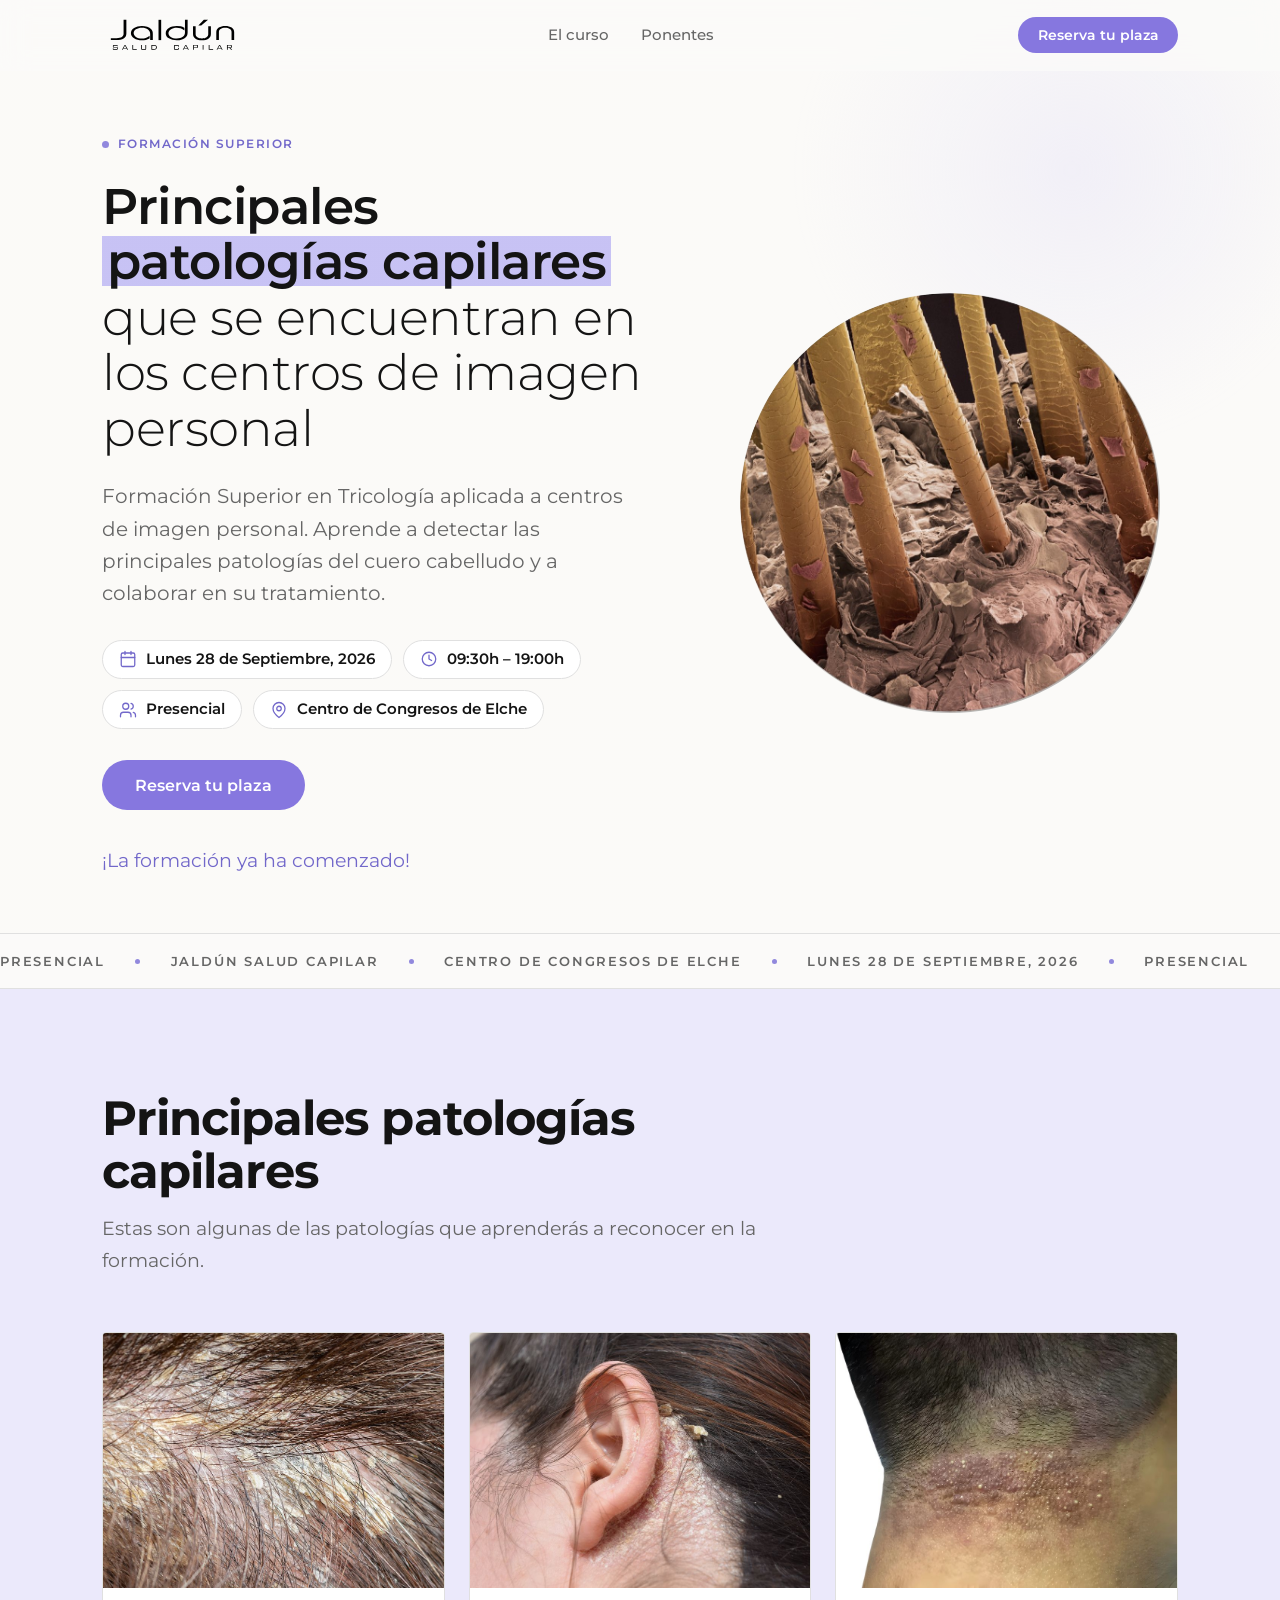
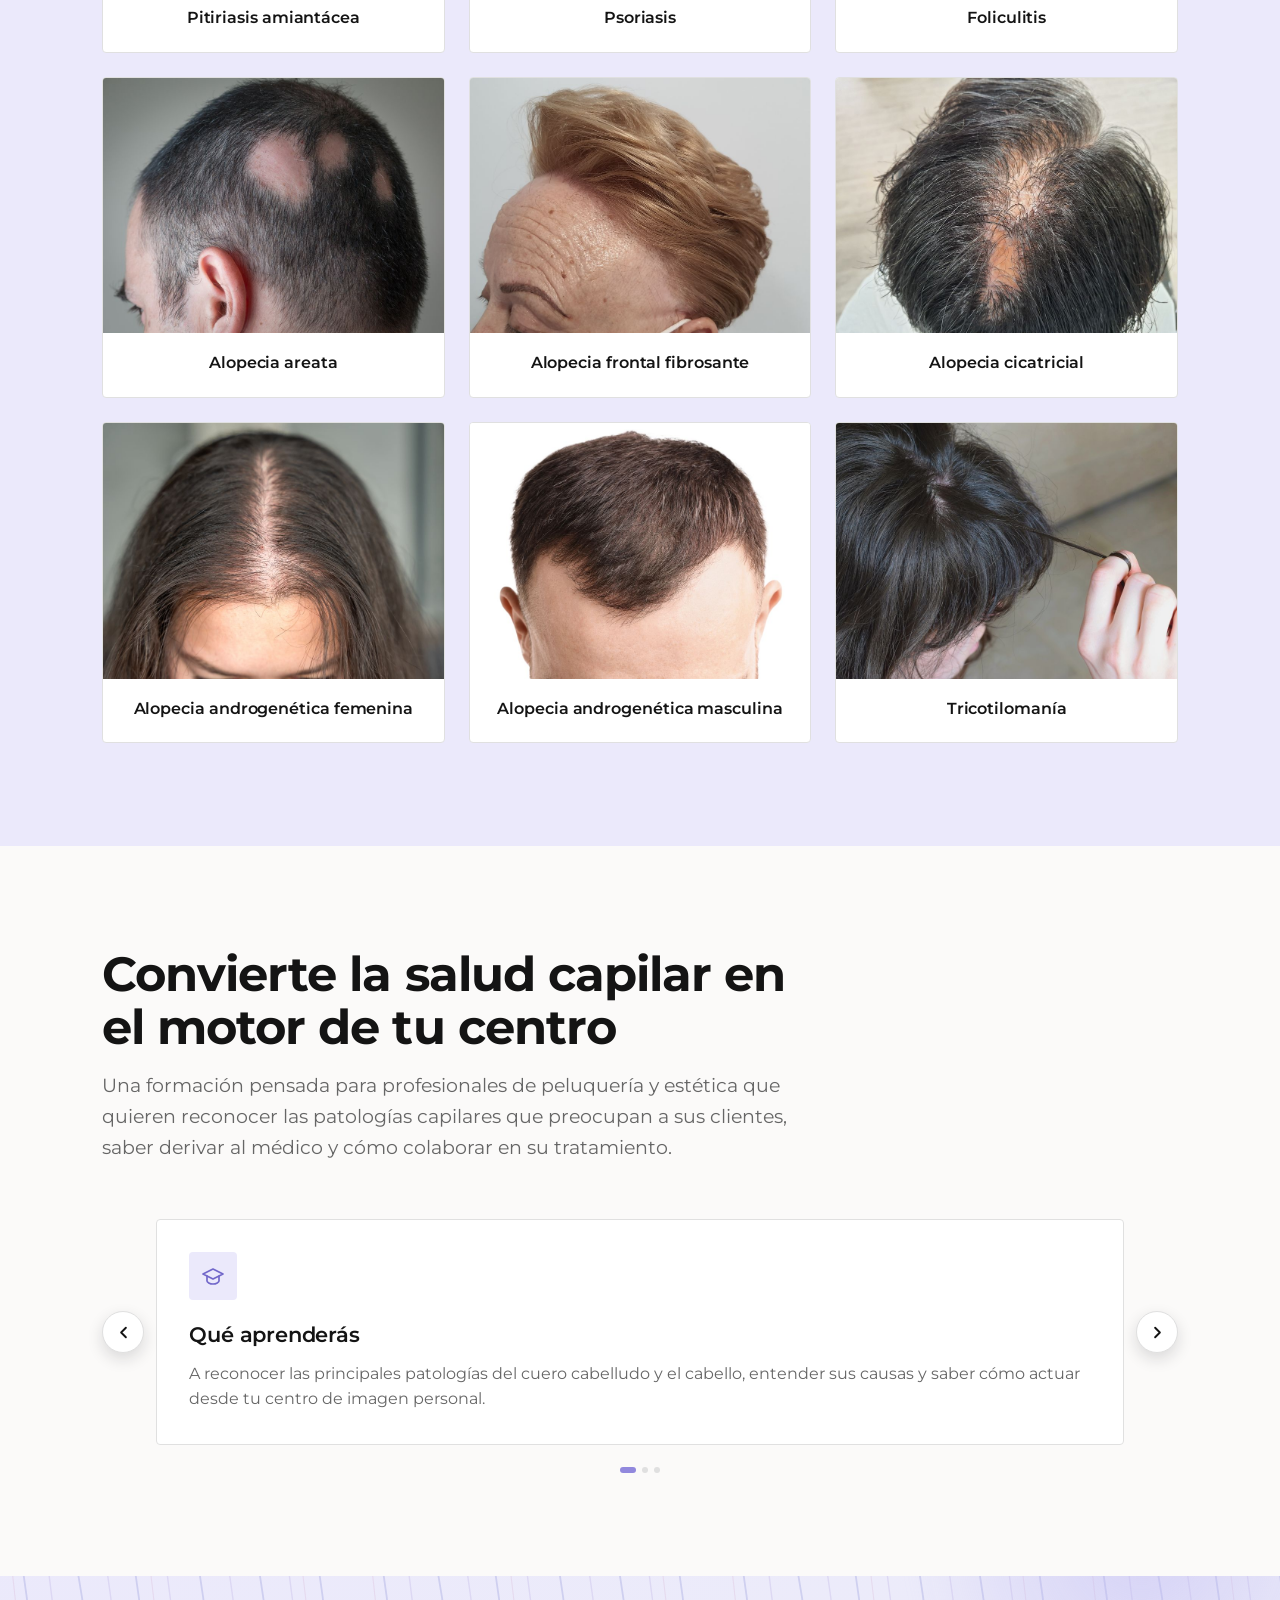
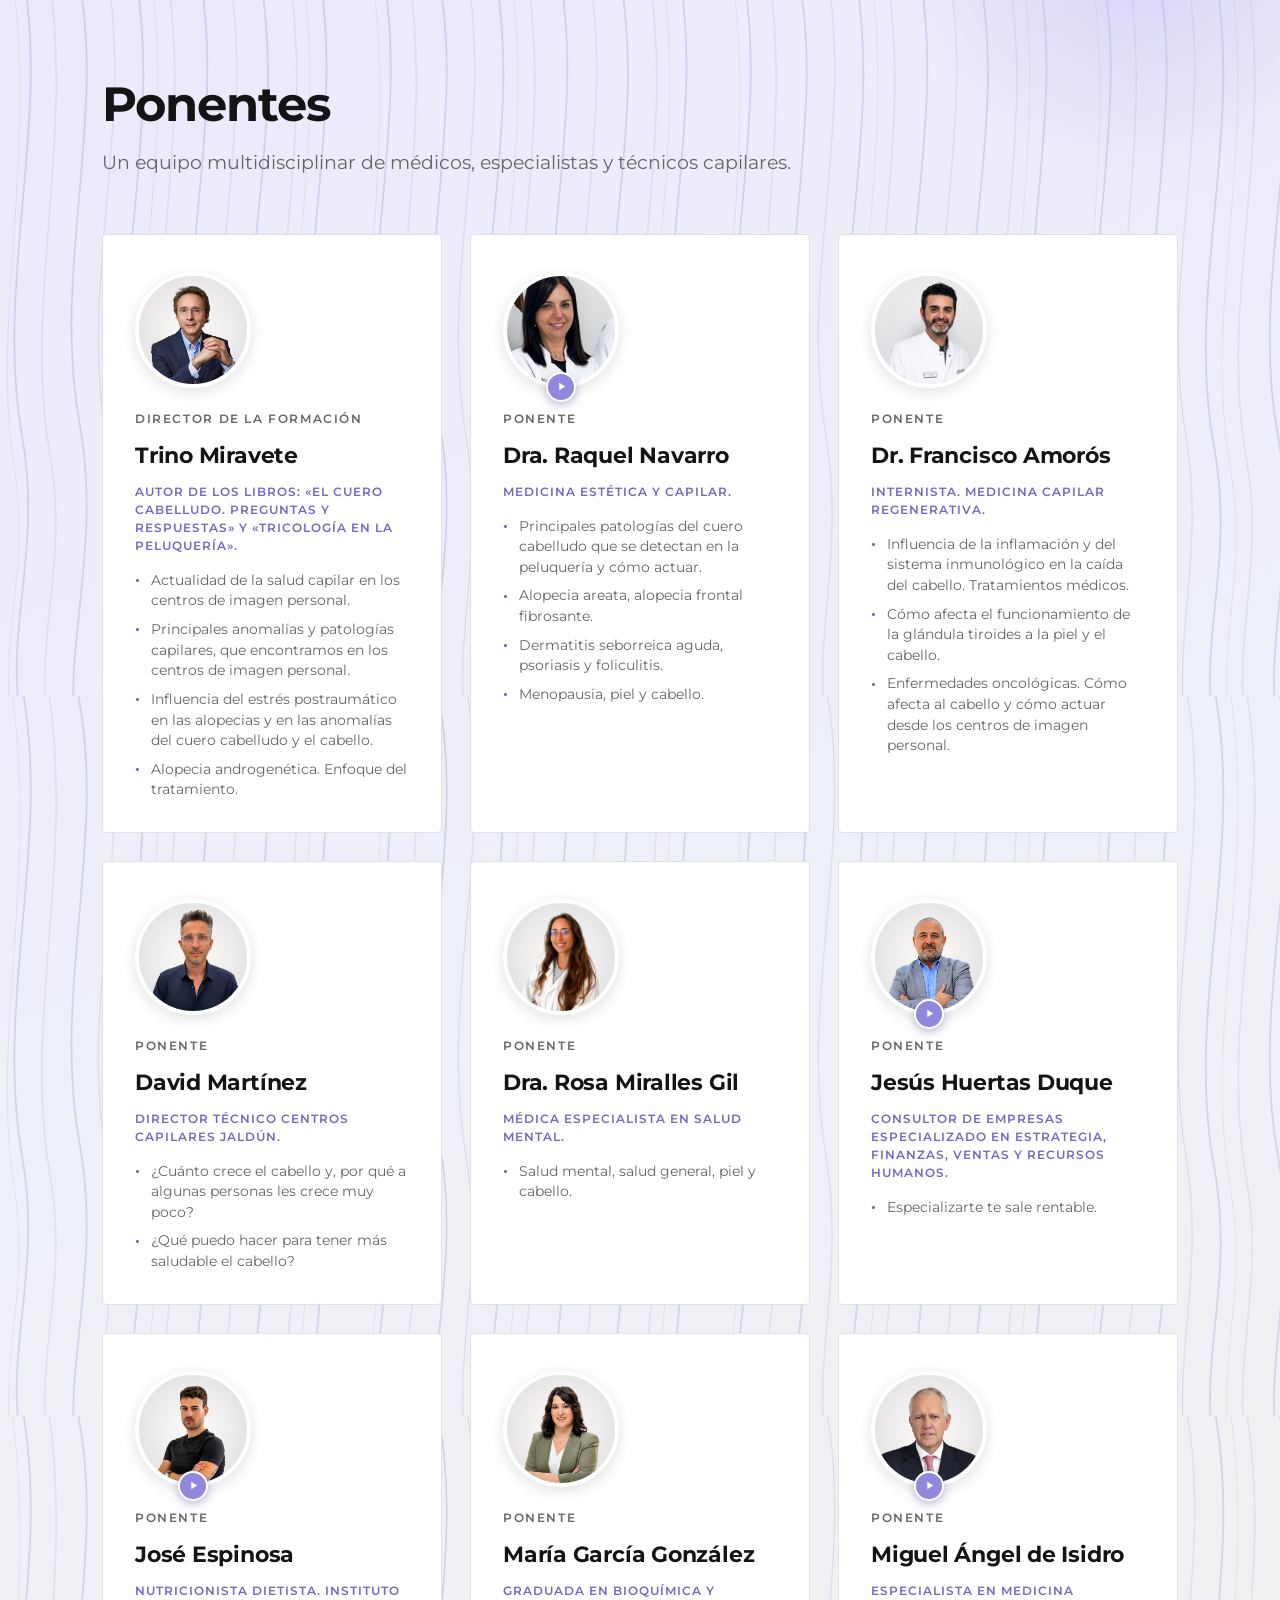
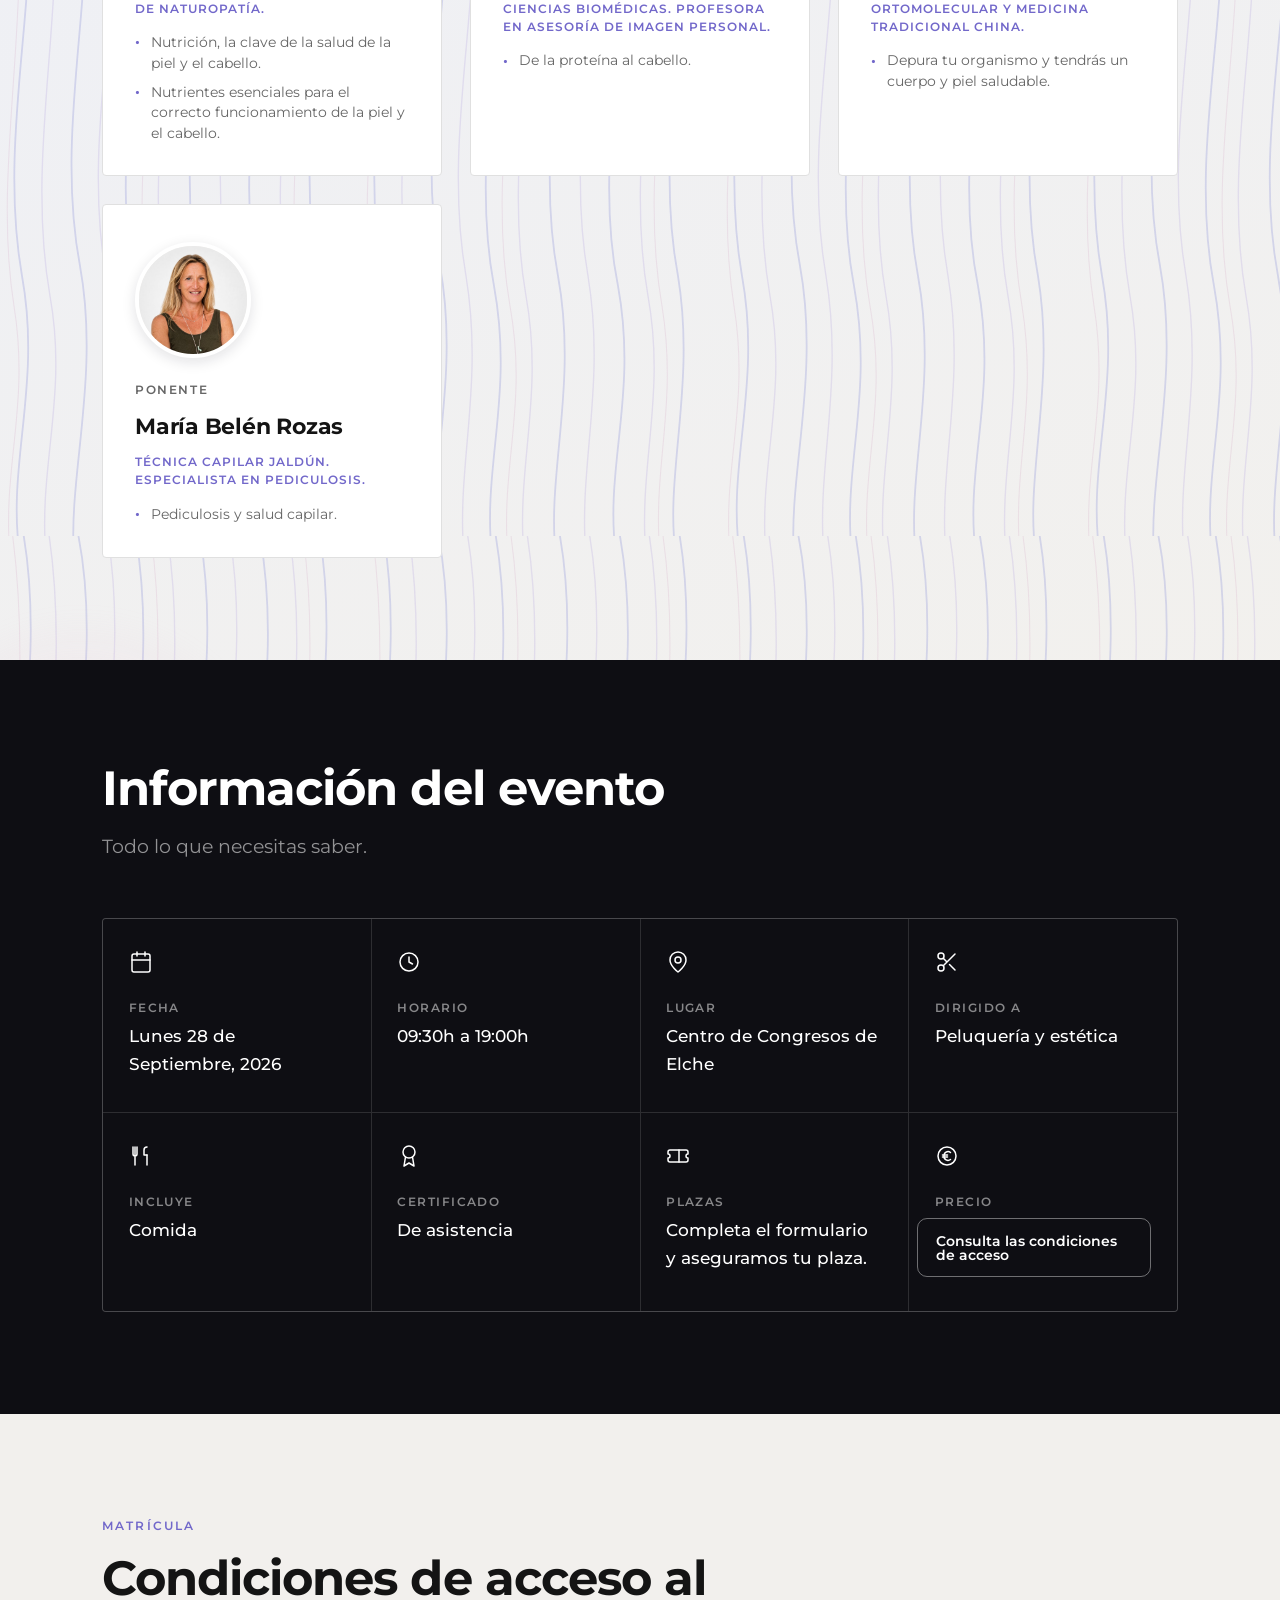
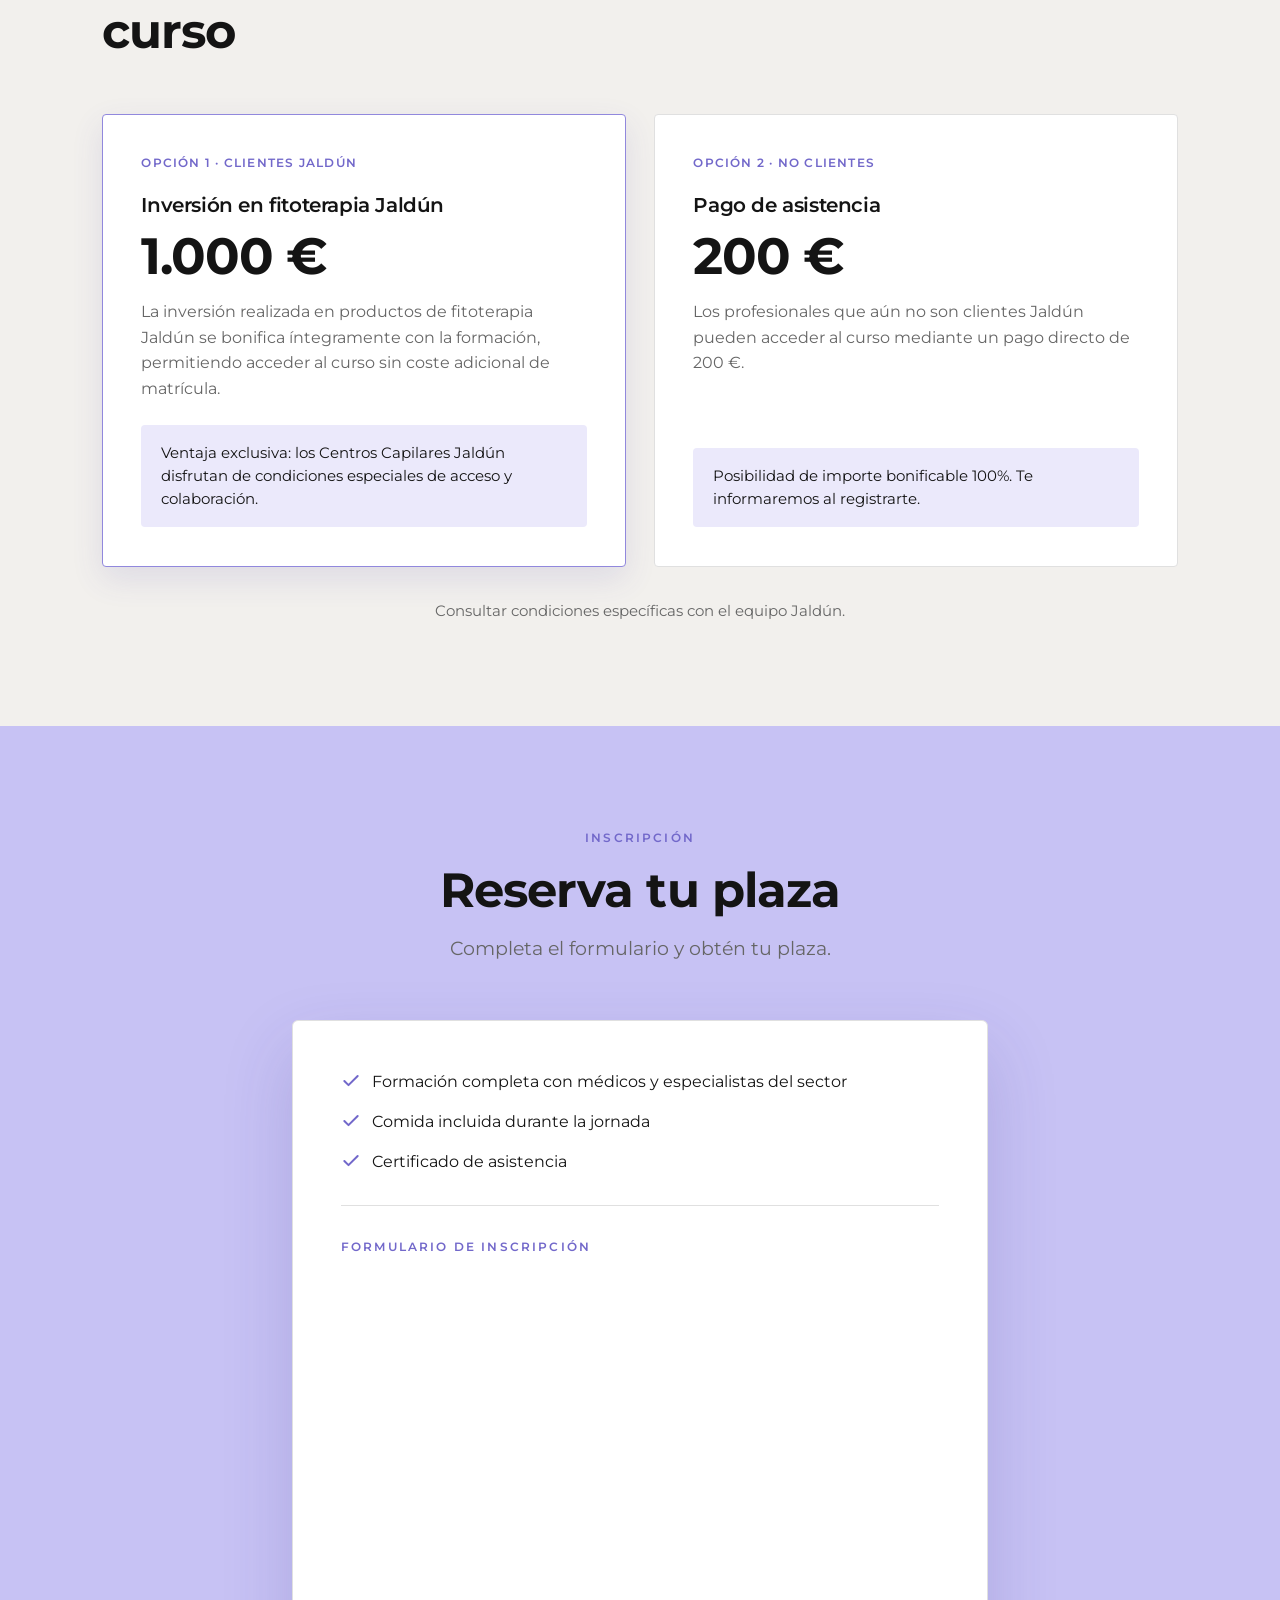
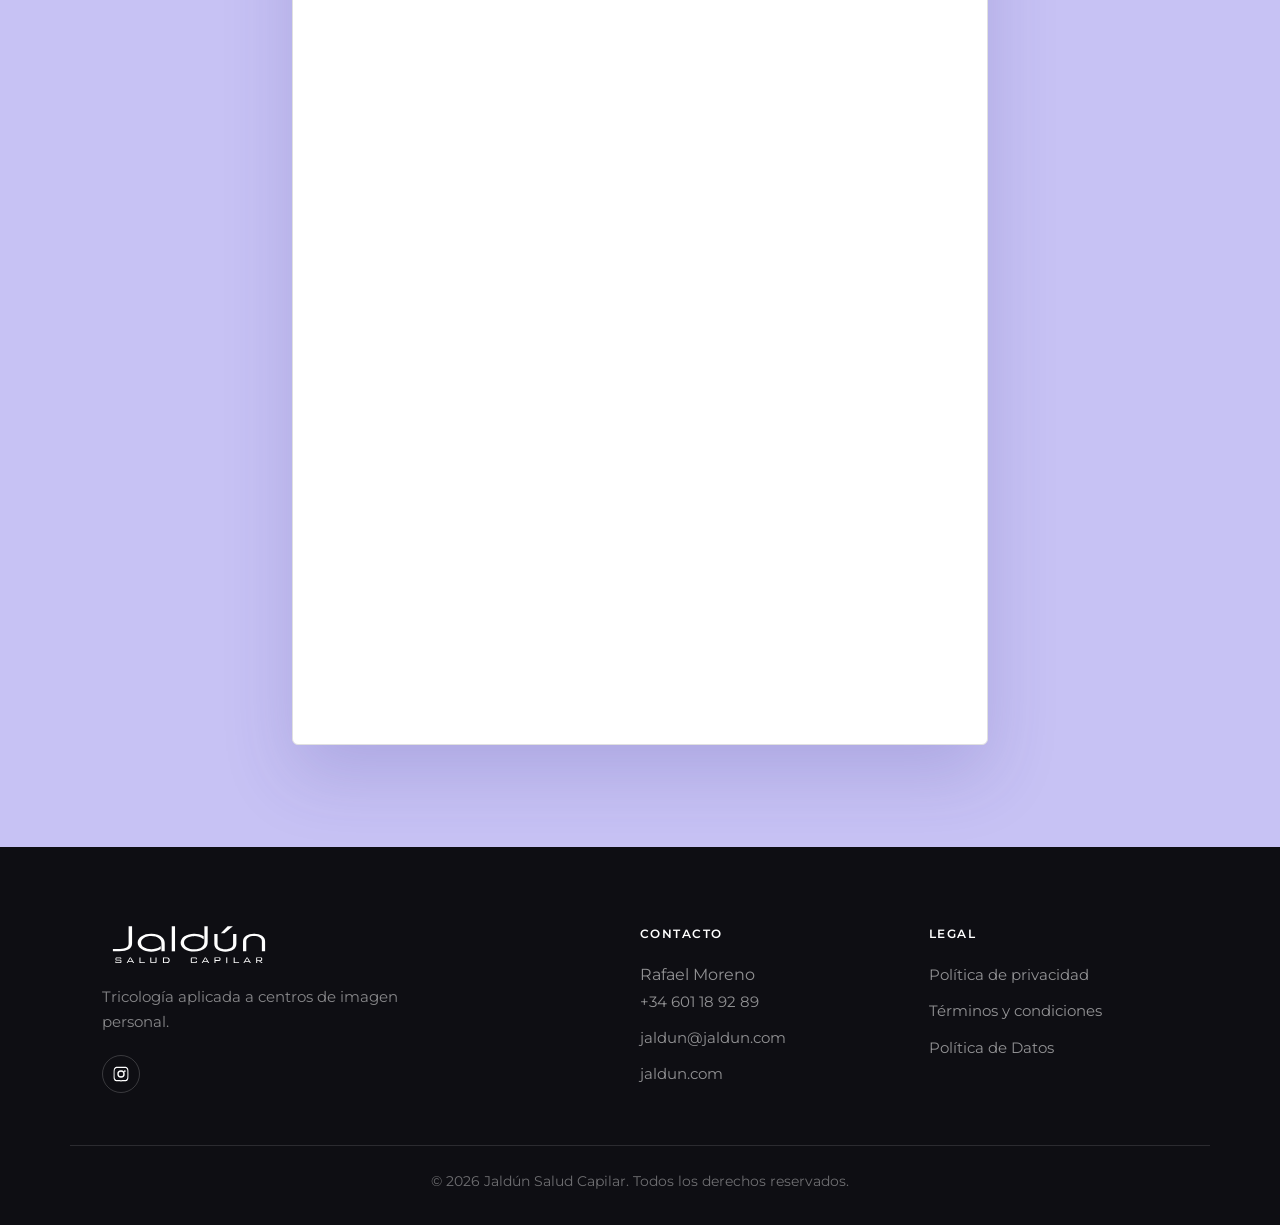
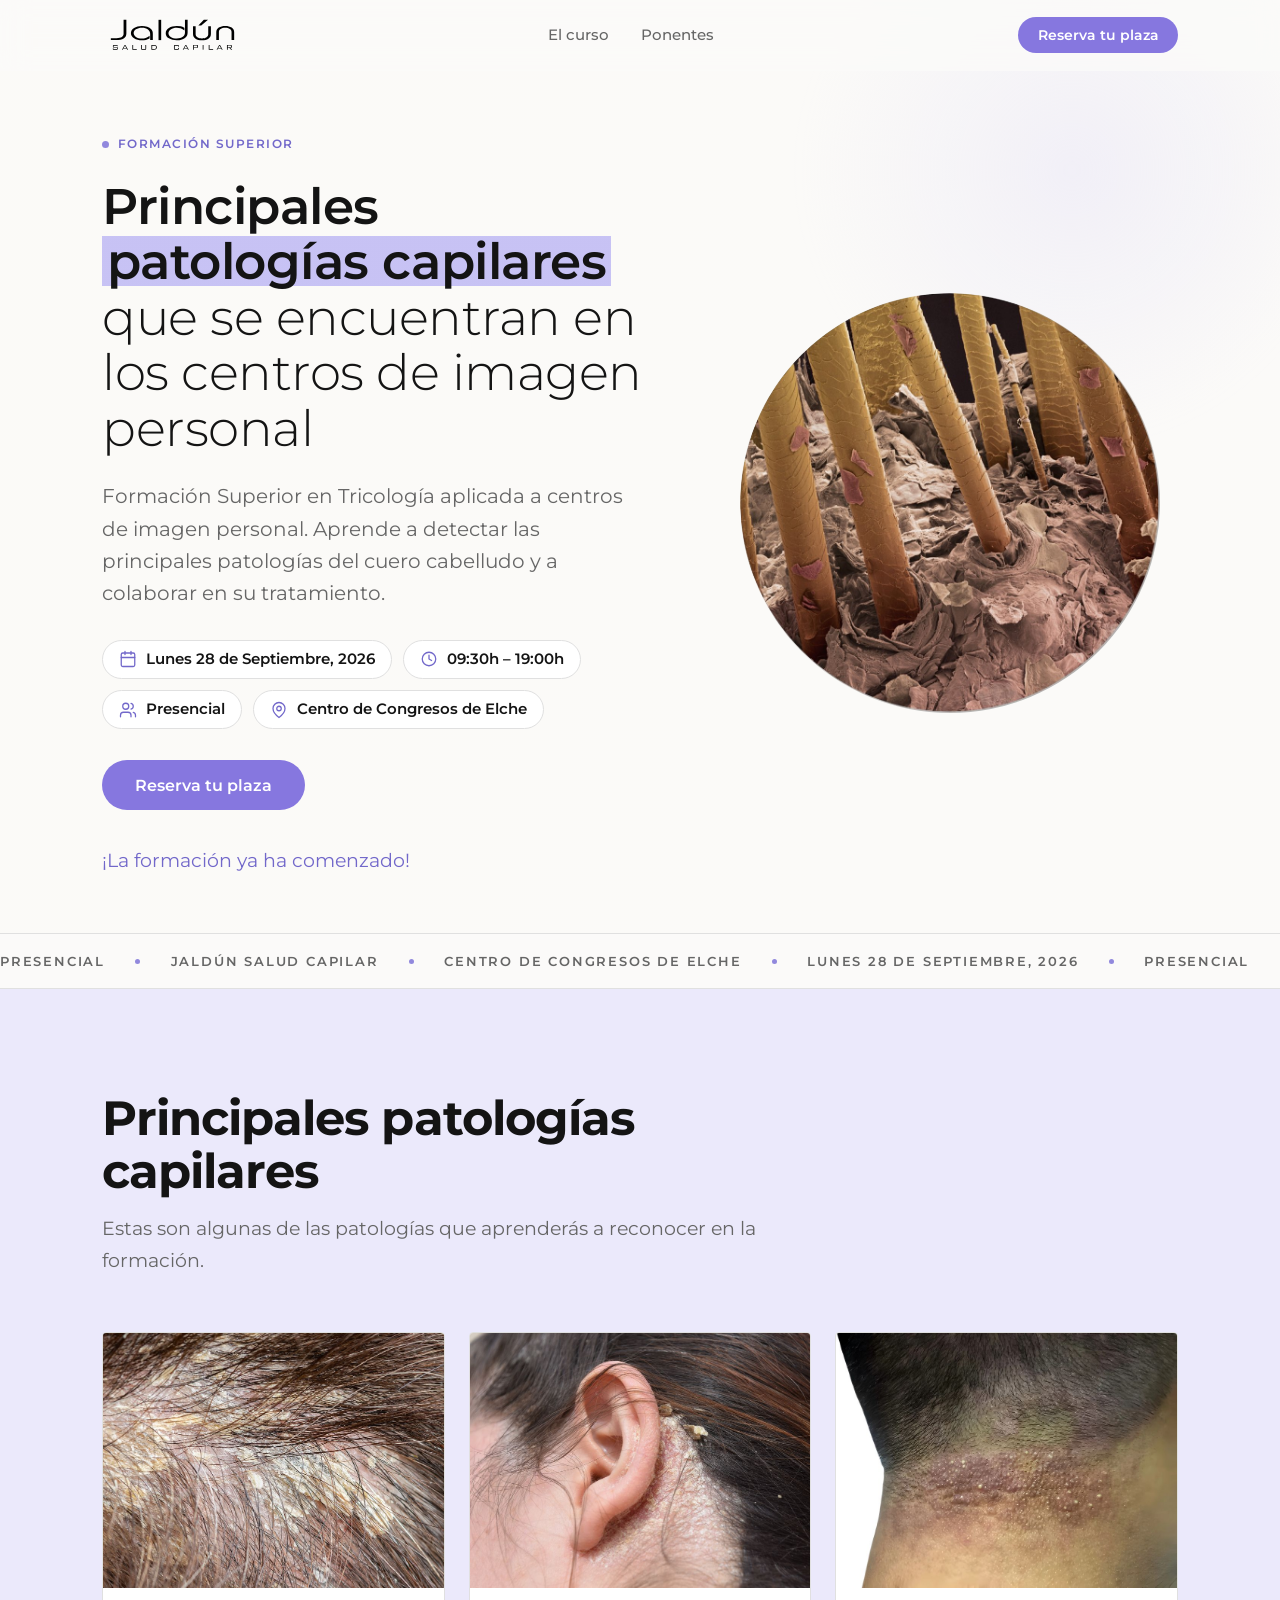
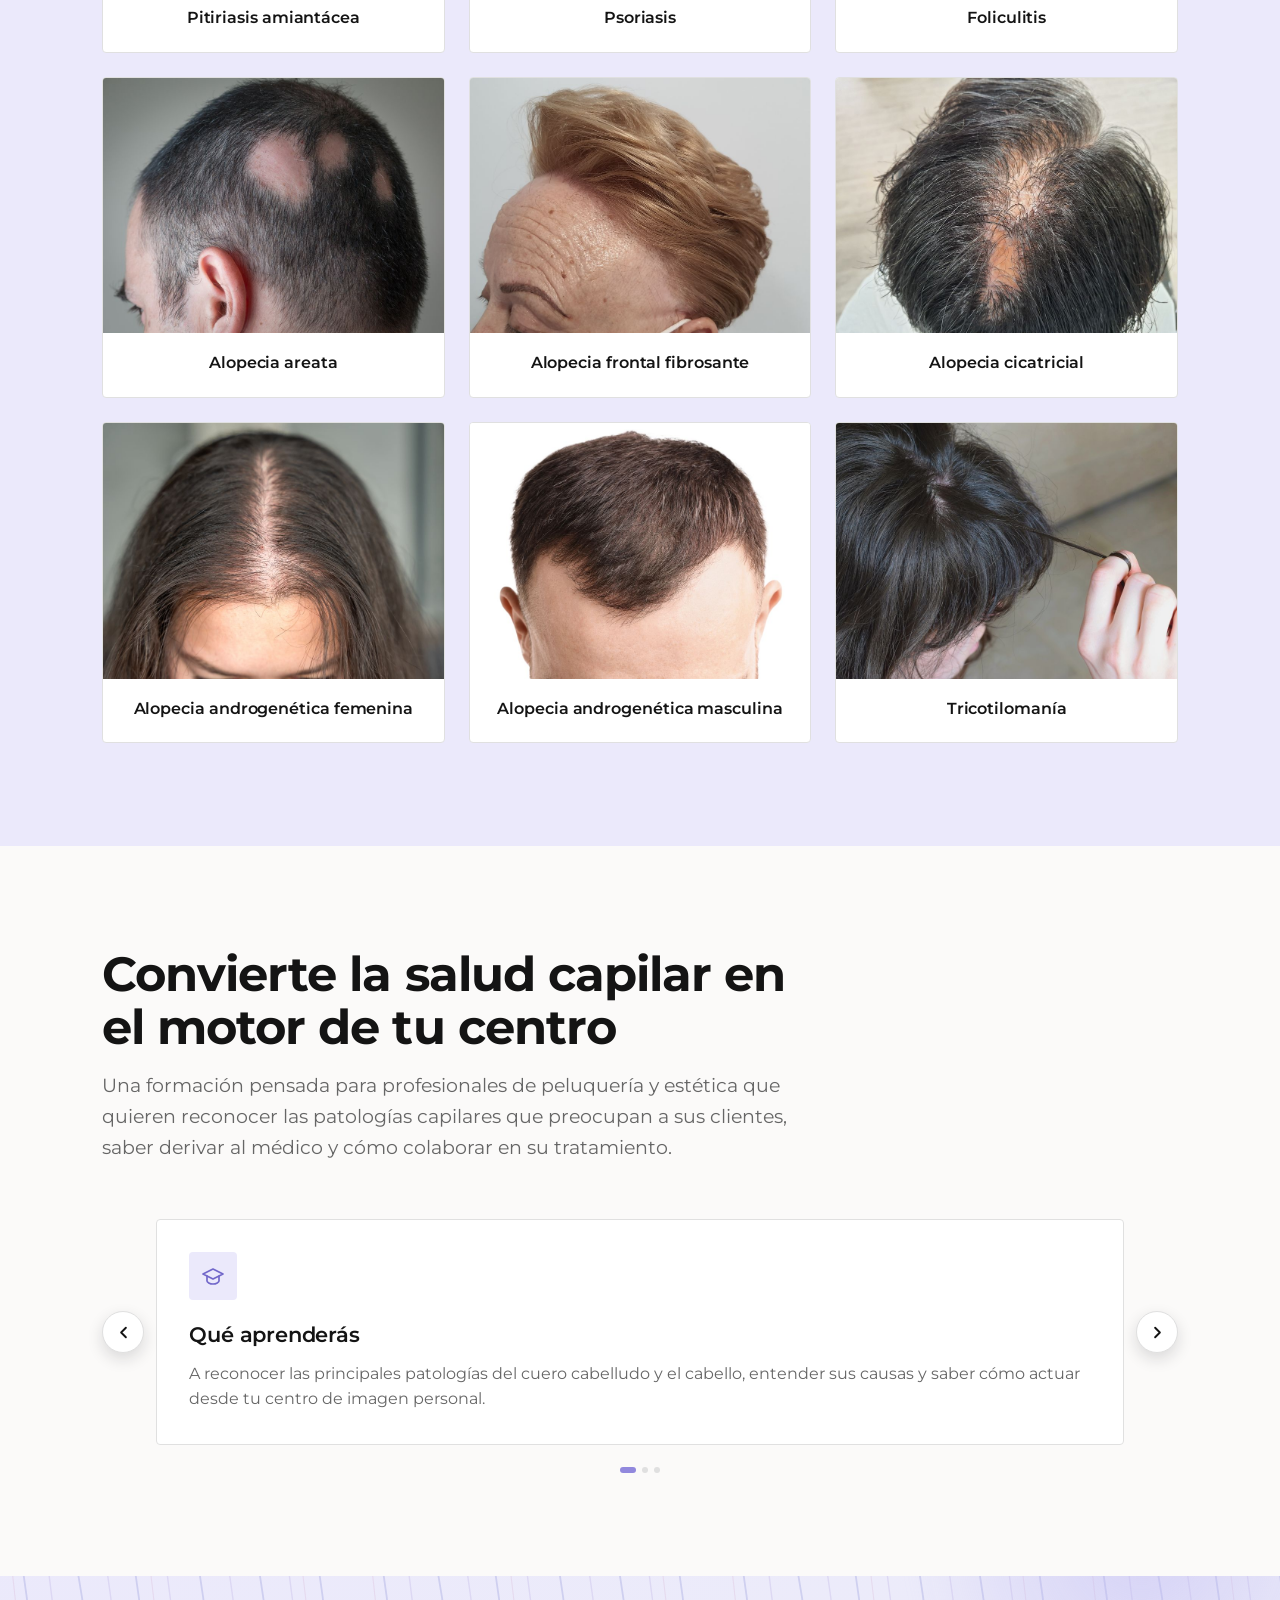
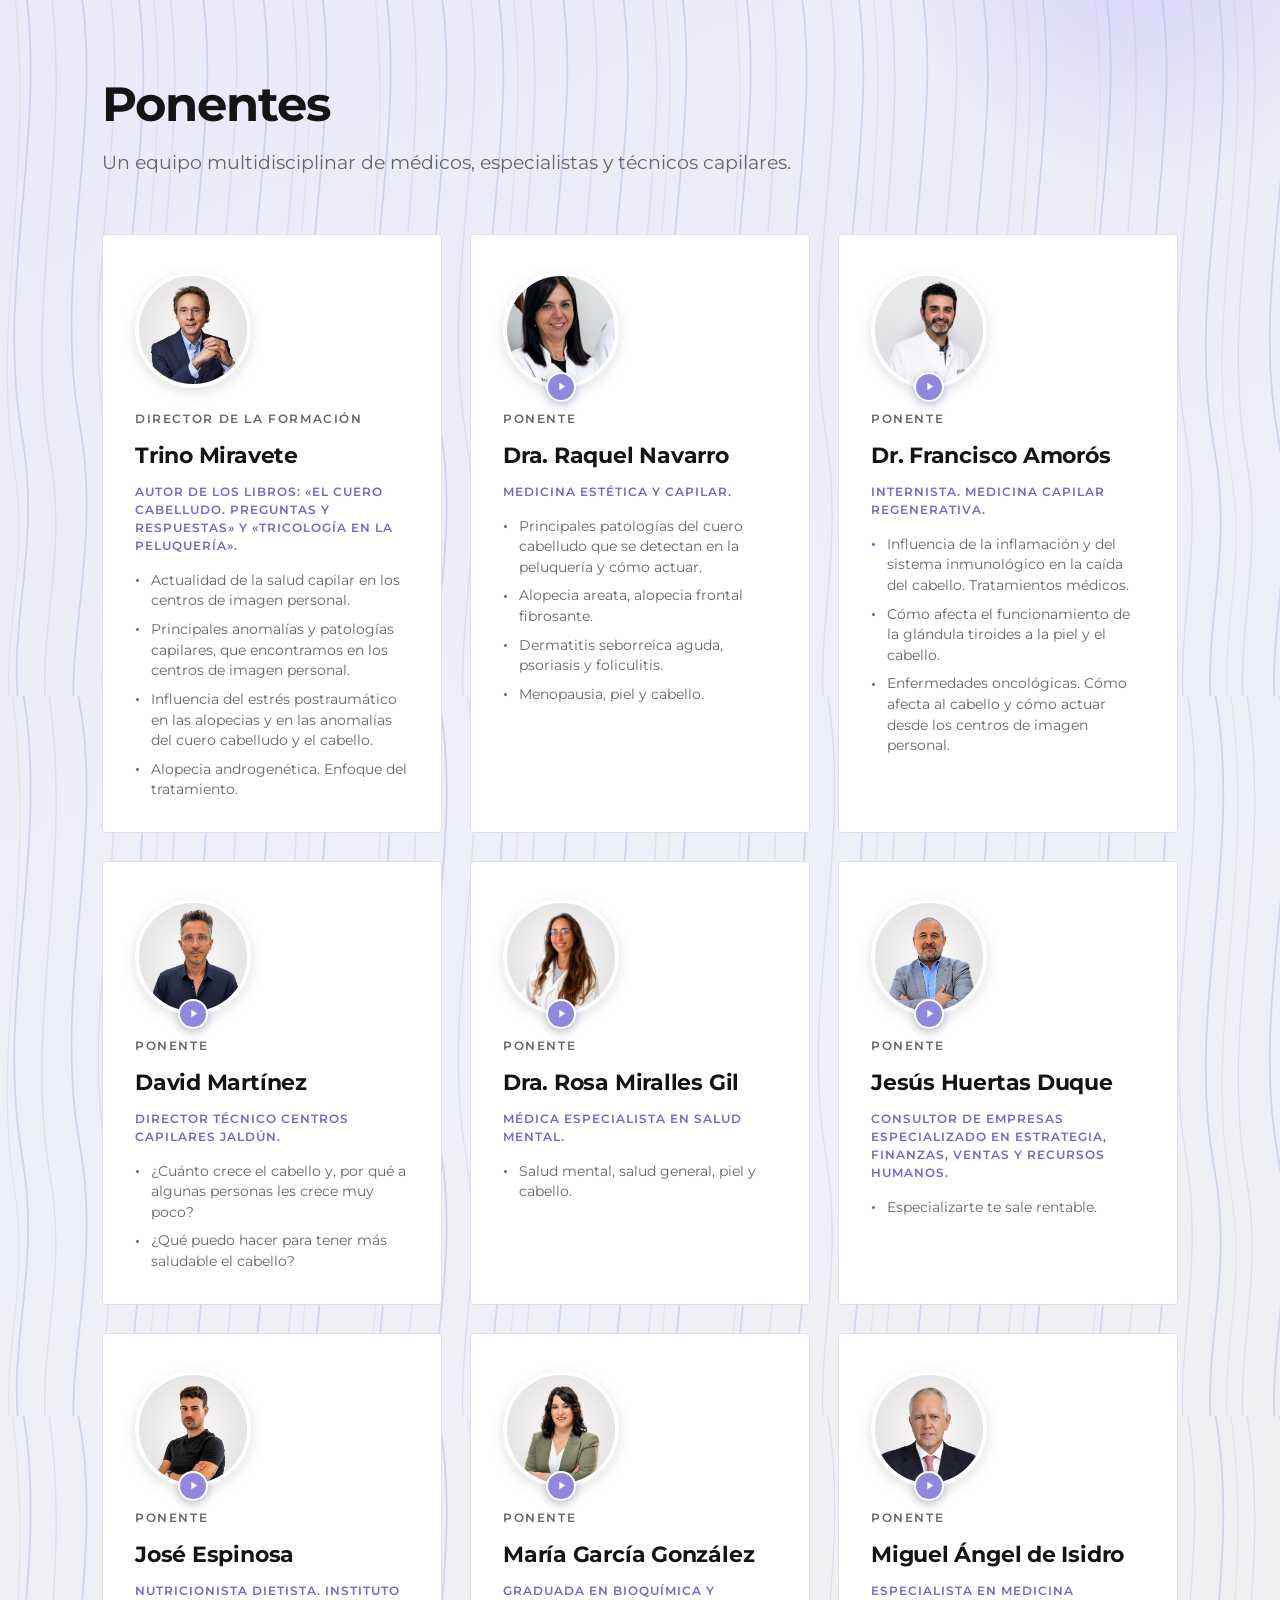
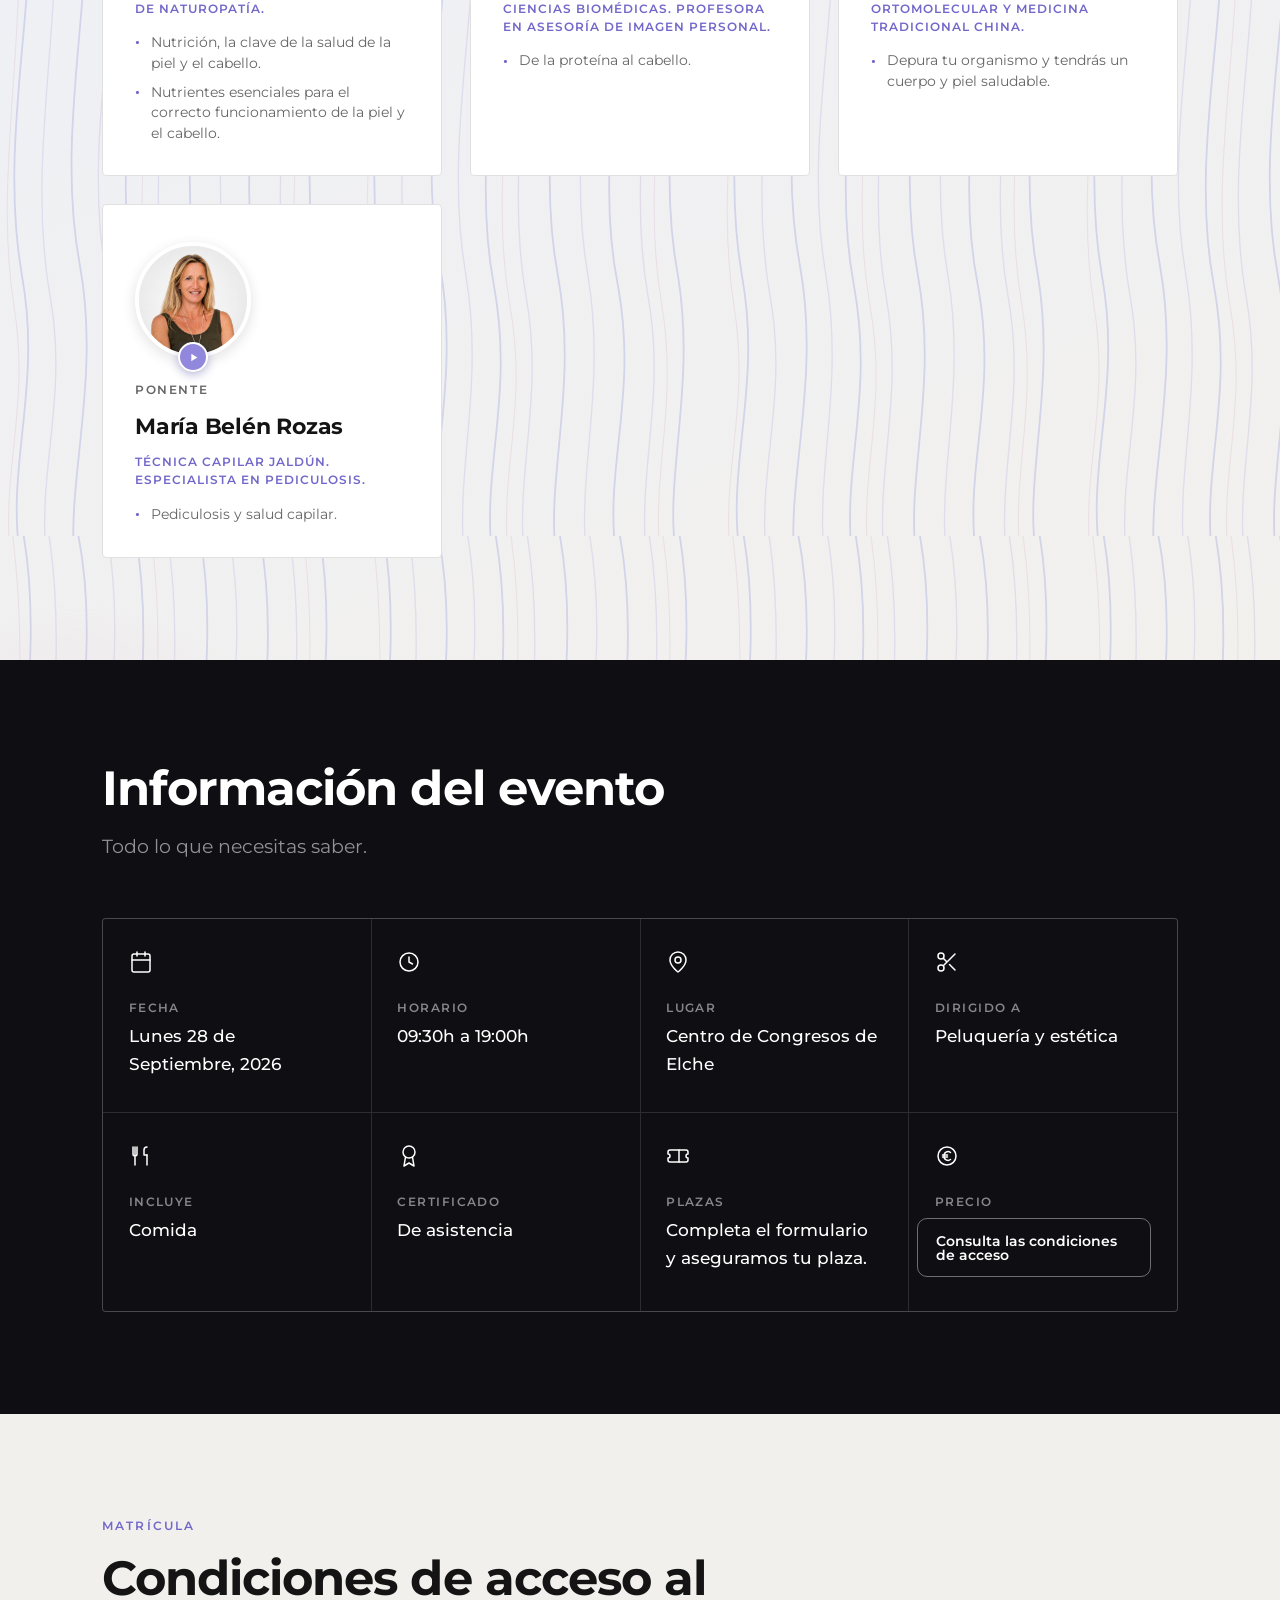
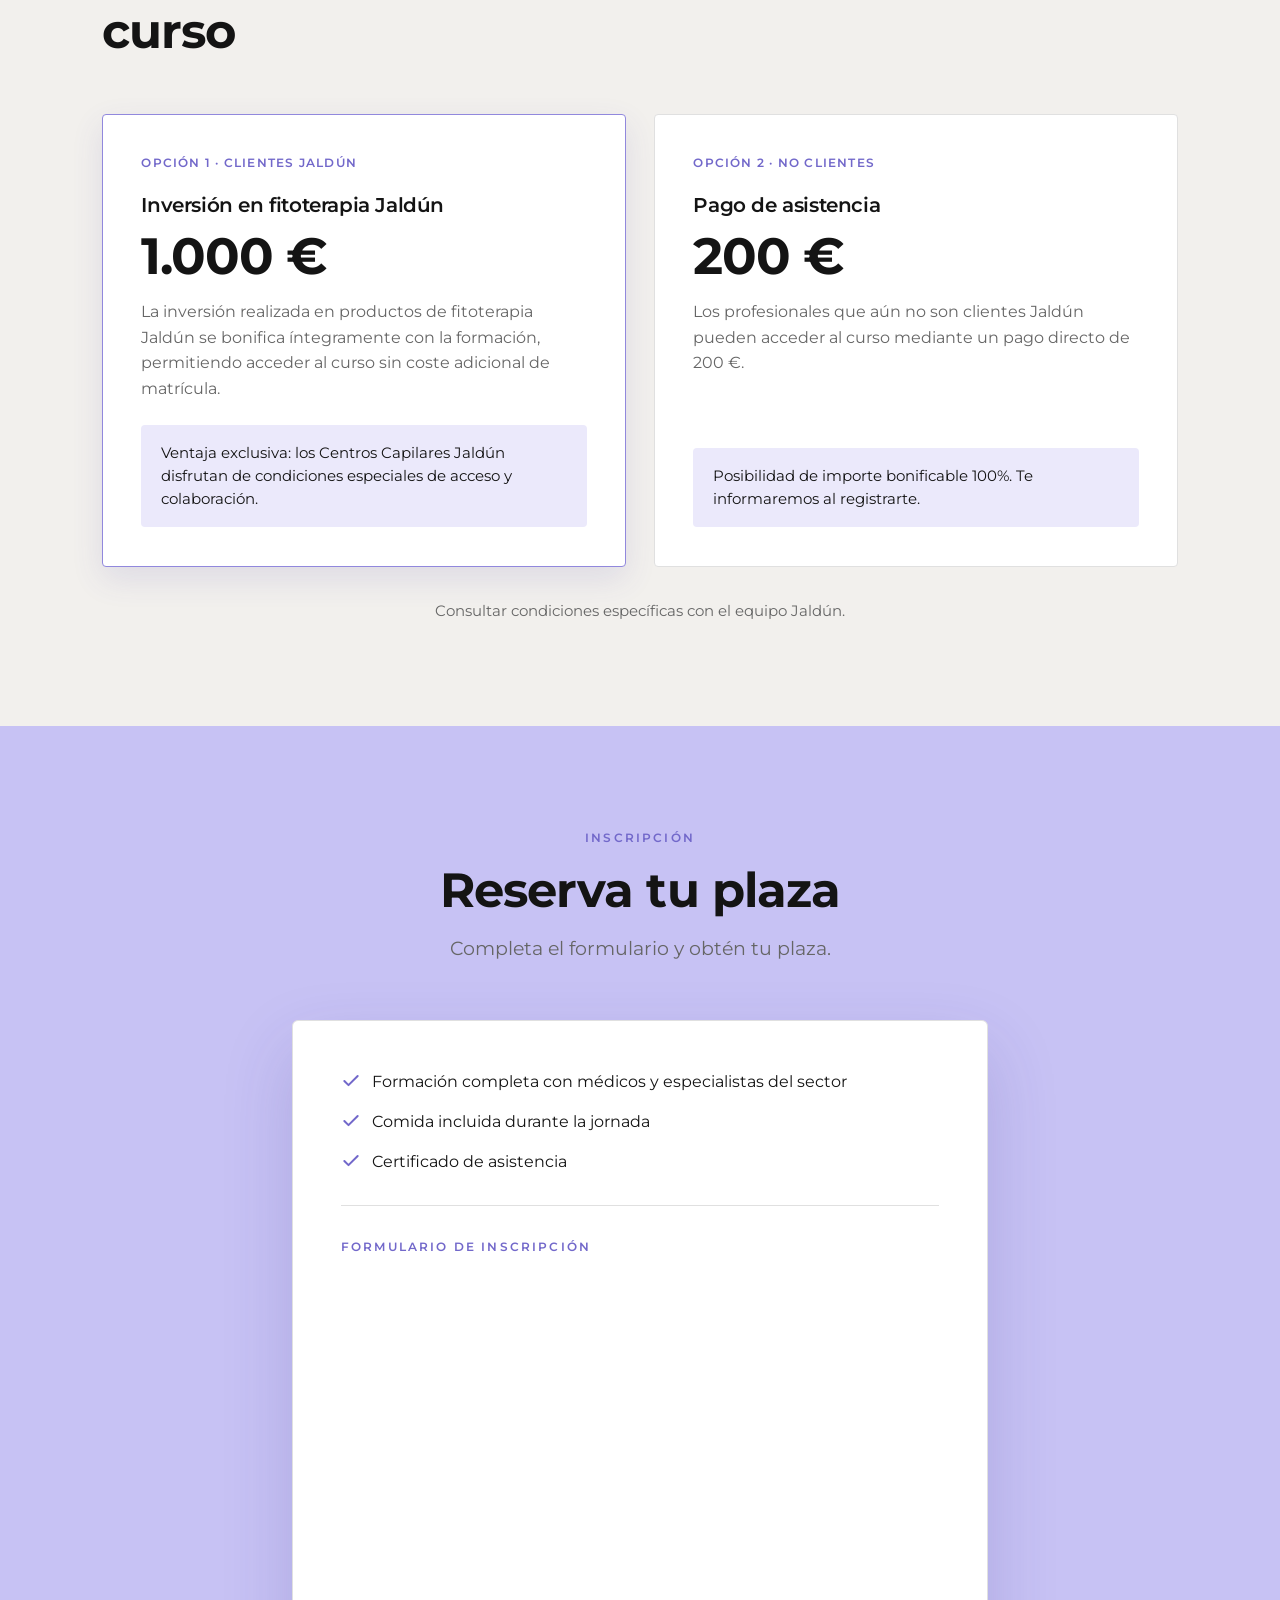
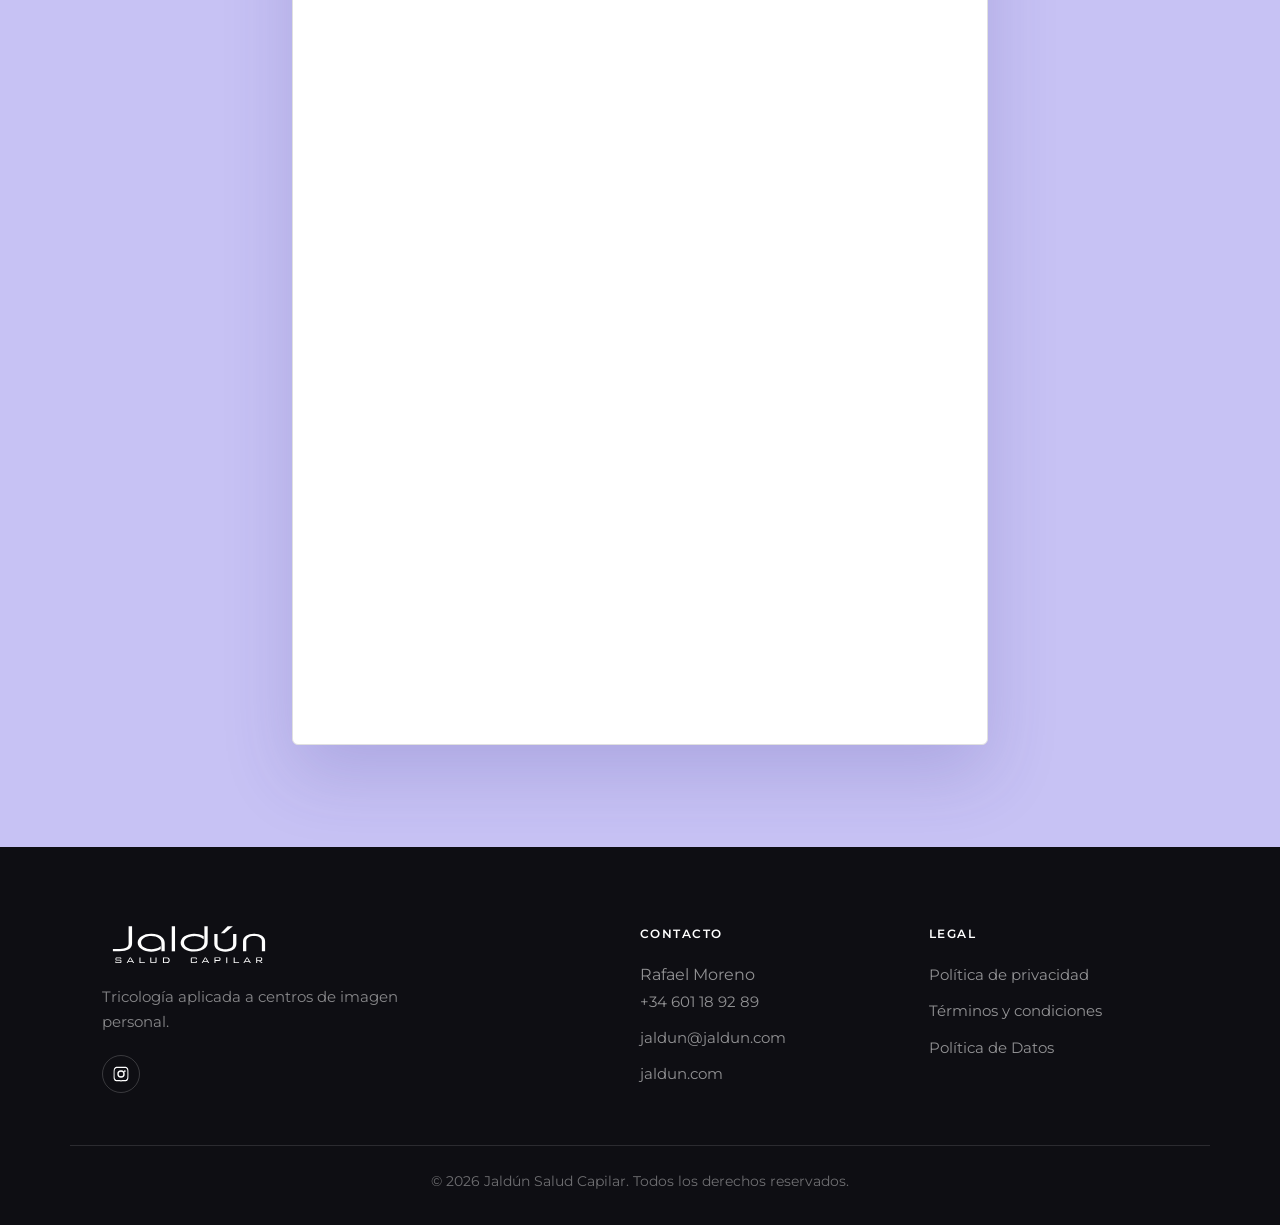
